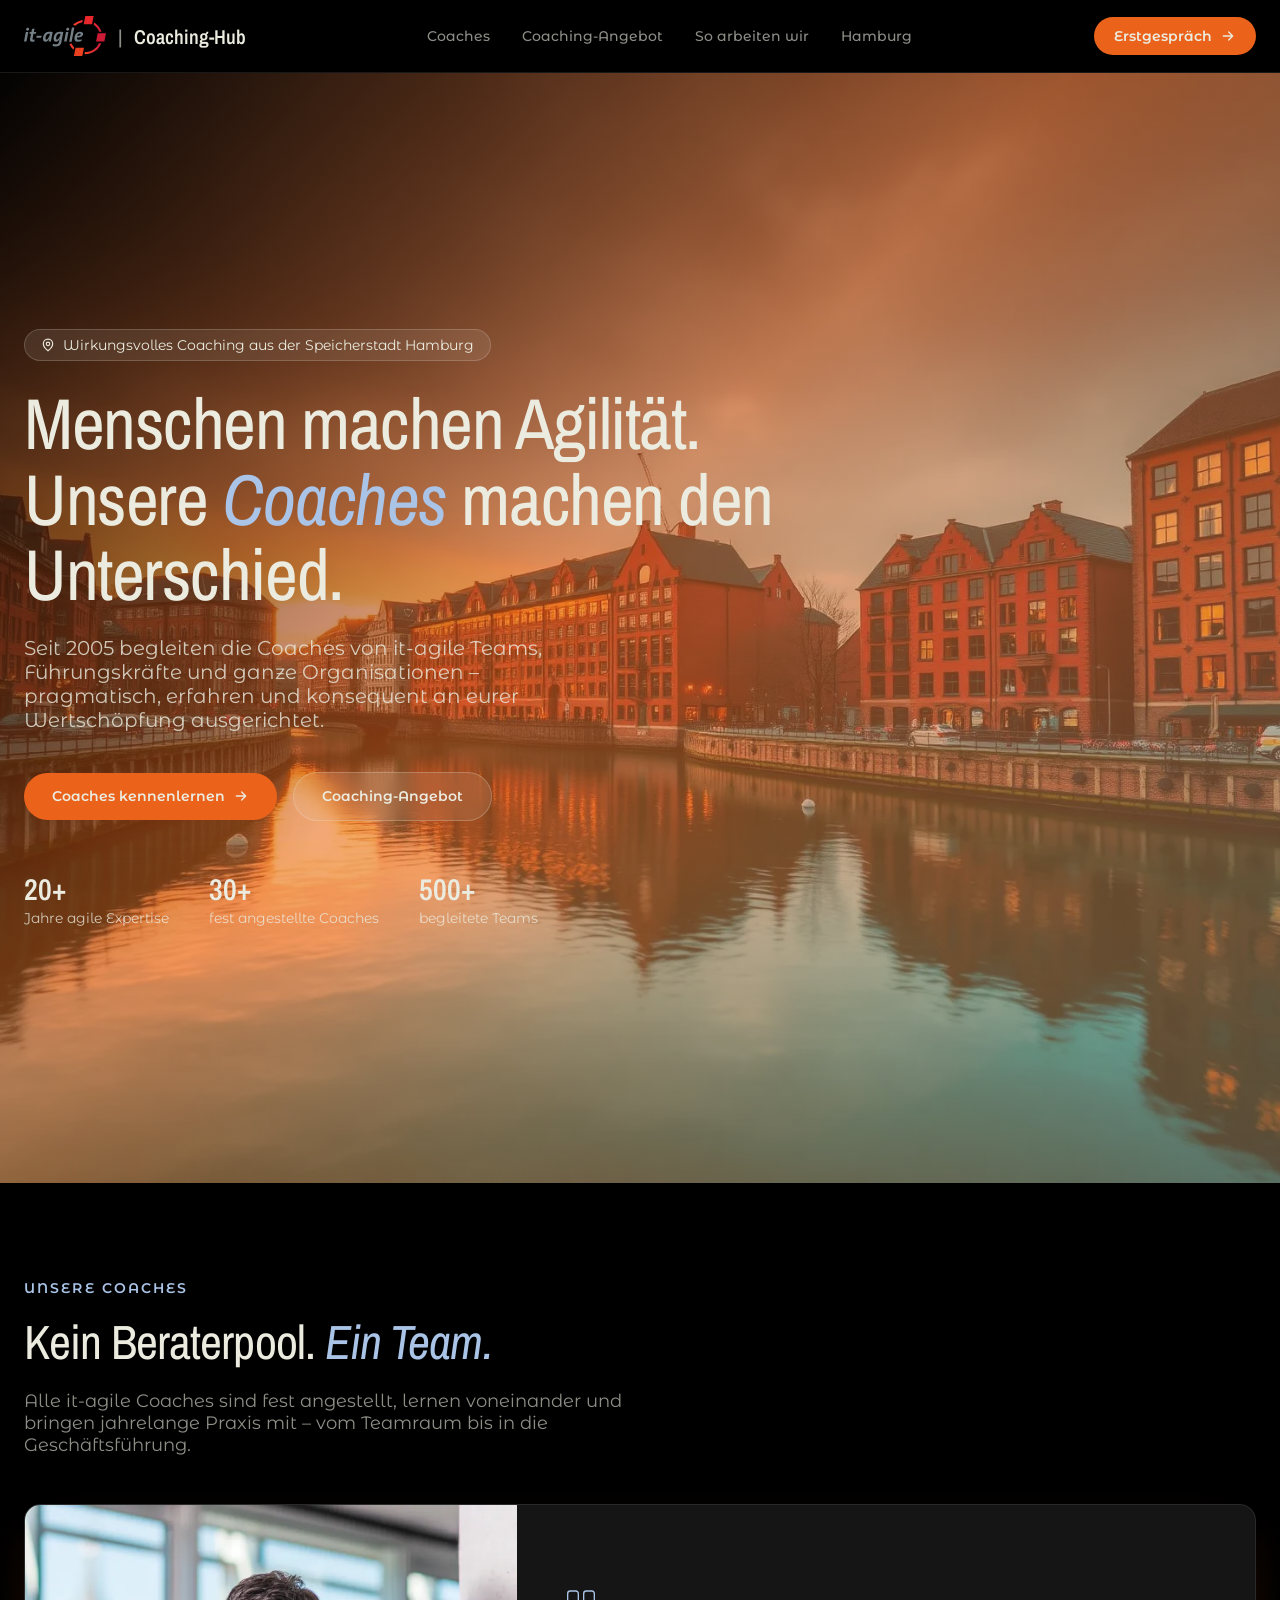
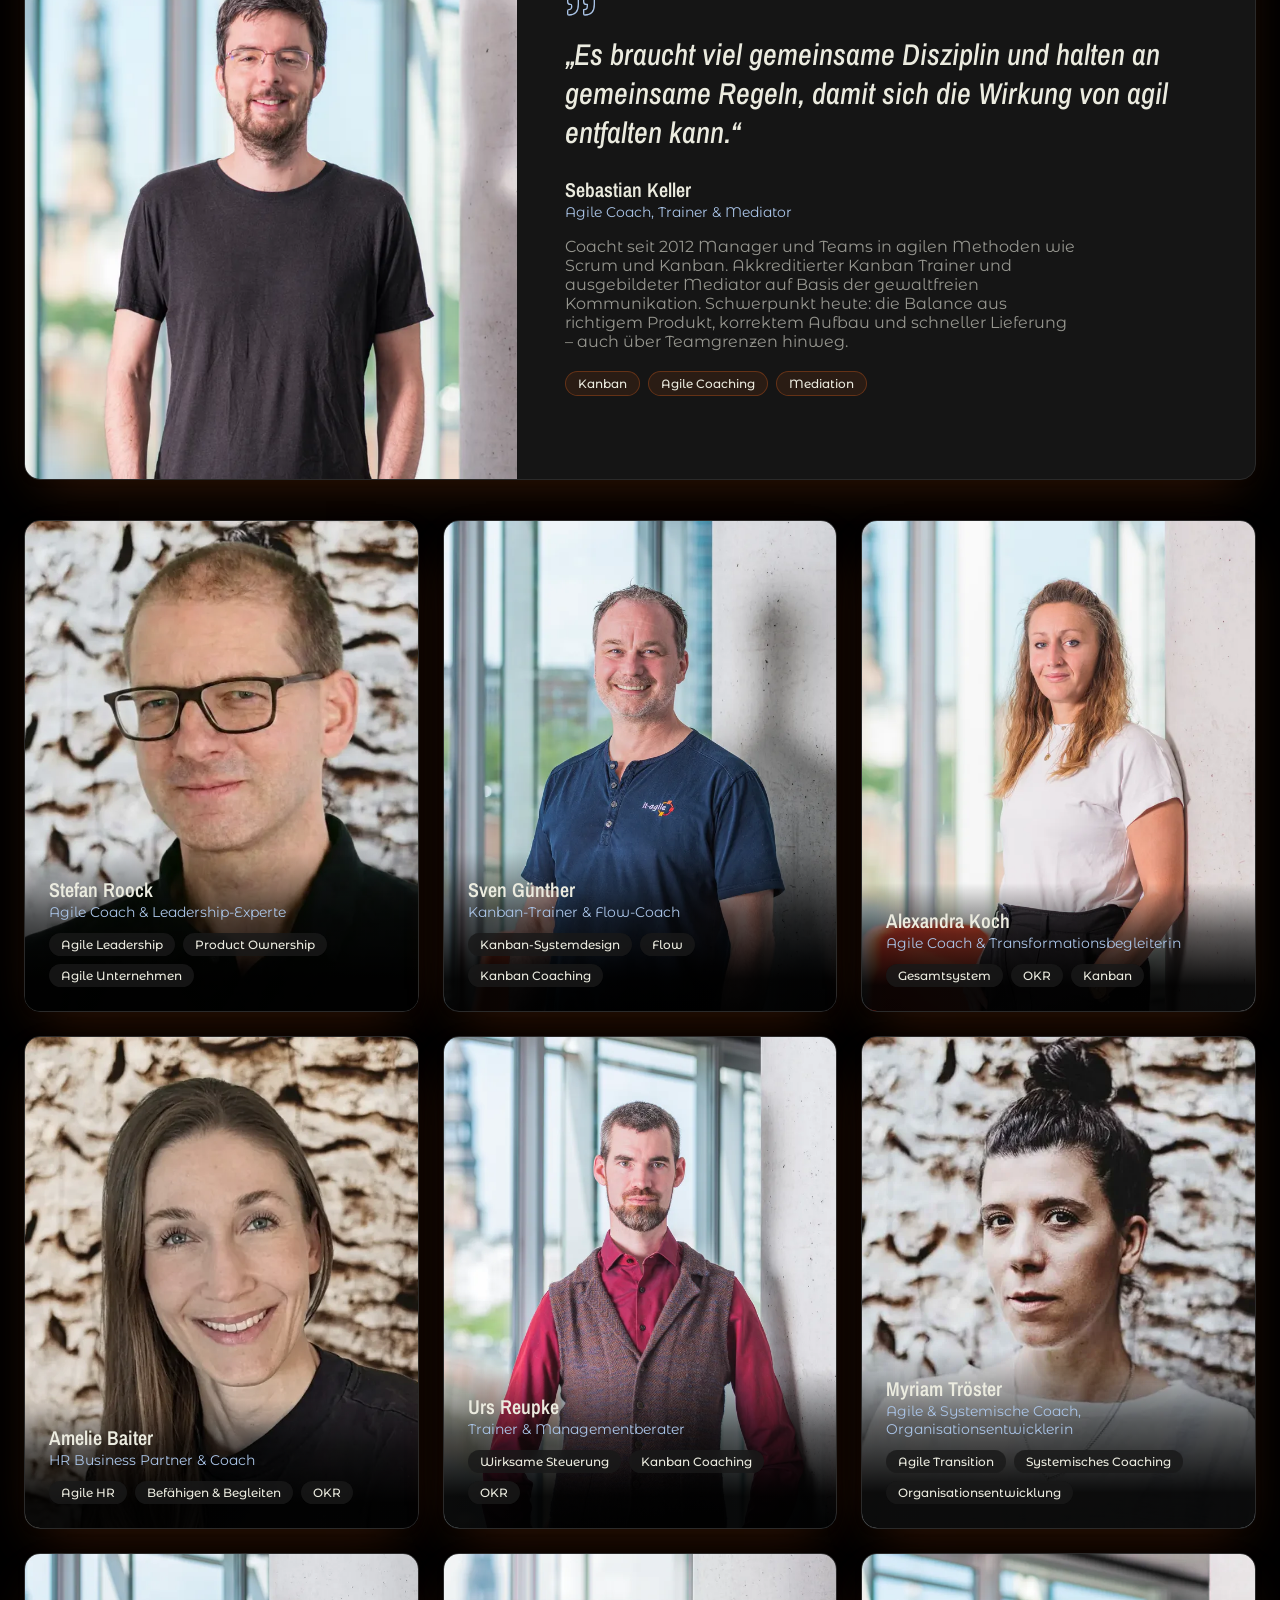
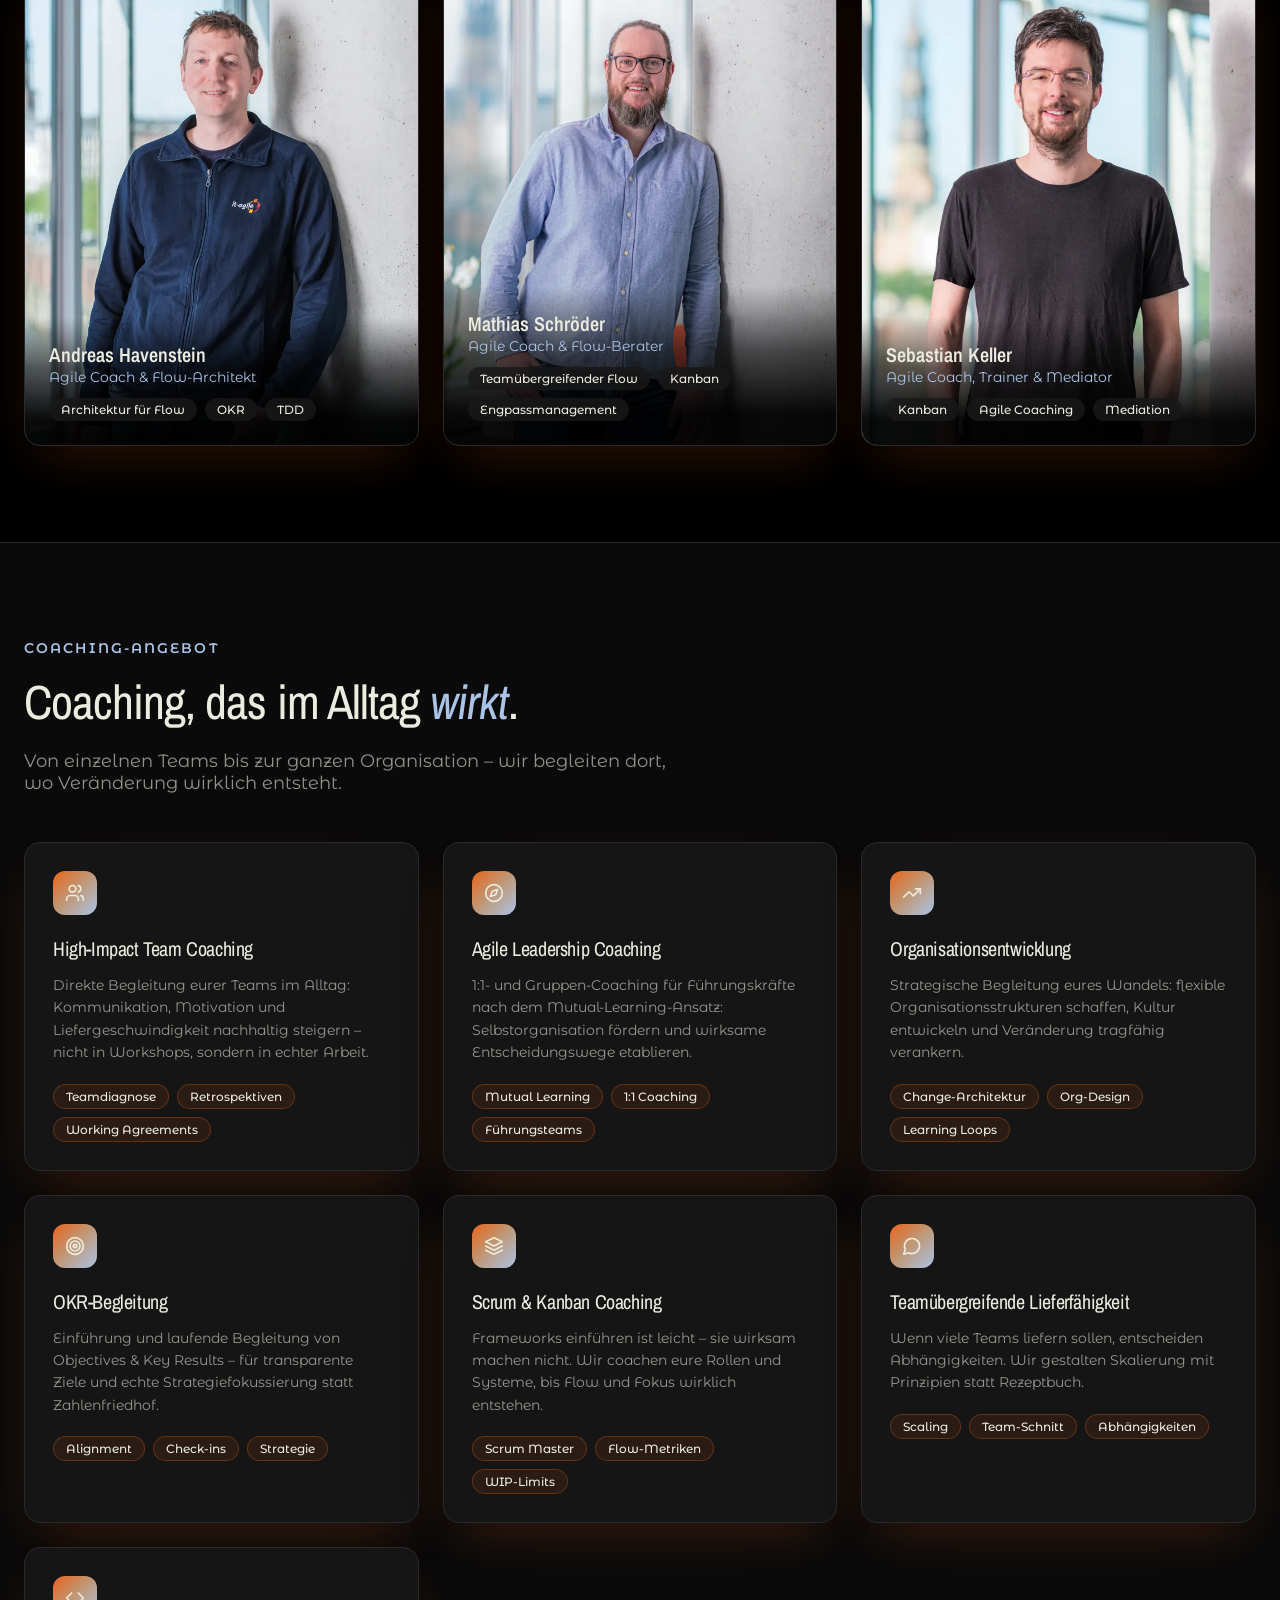
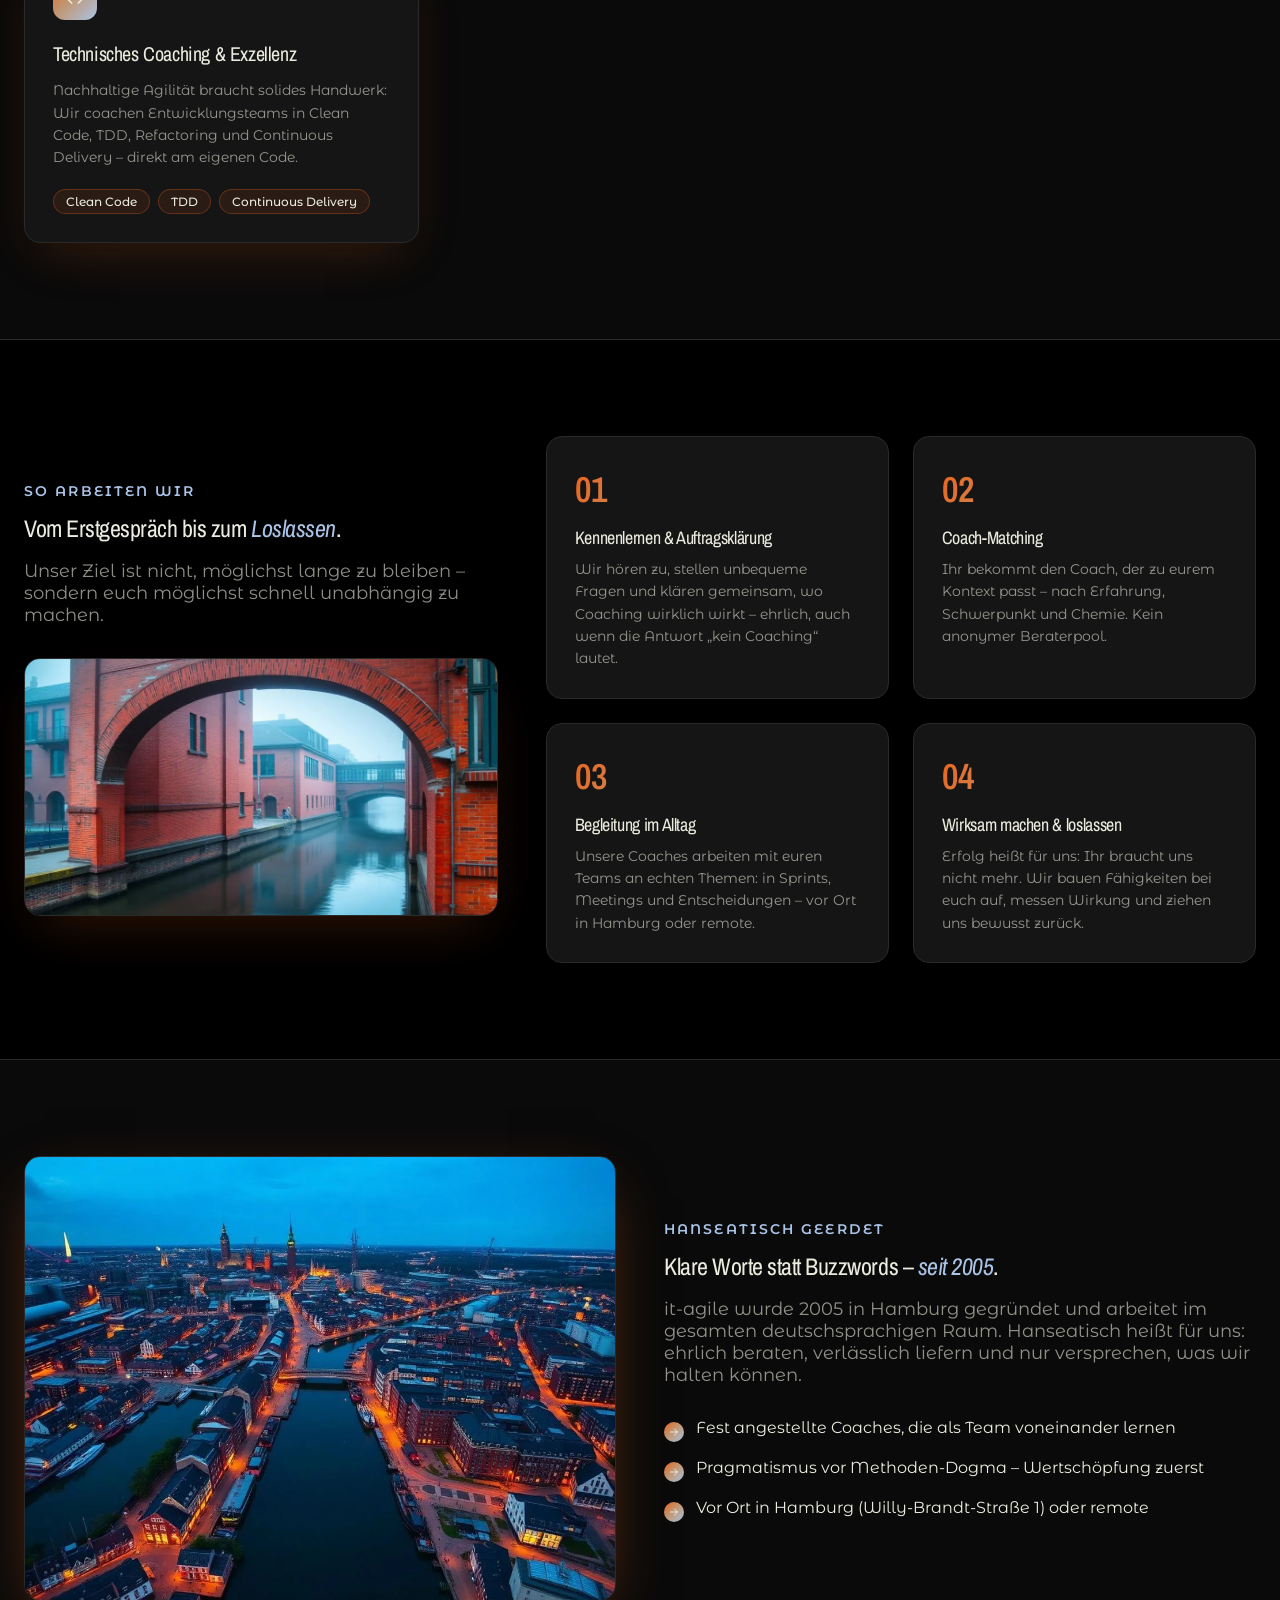
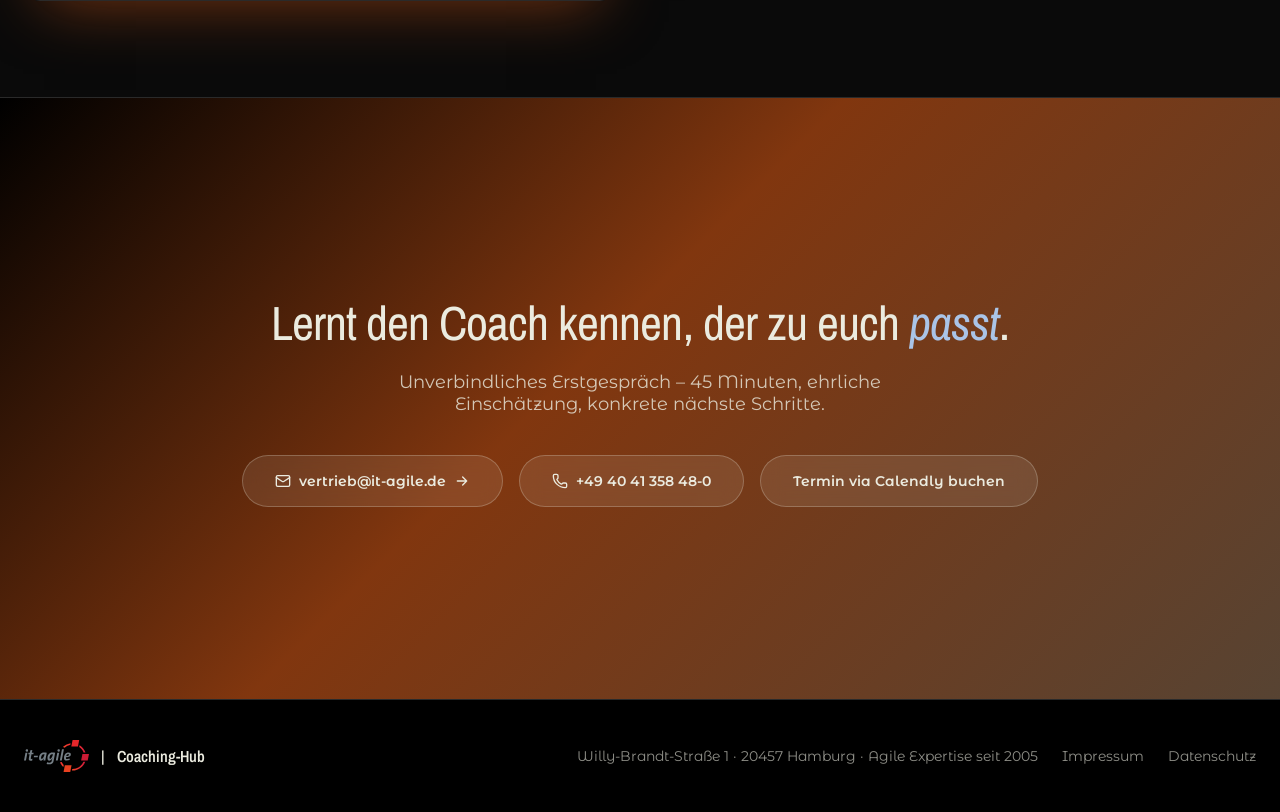
==== index.html @ 553bde05 "Alle drei Schwerpunkte auch auf den Coach-Karten anzeigen Bisher zeigte die Karte zwei Tags, die Hov" ====
<!DOCTYPE html>
<html lang="de">
<head>
<meta charset="utf-8" />
<meta name="viewport" content="width=device-width, initial-scale=1" />
<title>it-agile Coaching – Agile Coaches aus Hamburg</title>
<meta name="description" content="Agile Coaching von it-agile: Erfahrene Coaches aus der Hamburger Speicherstadt begleiten Teams, Führungskräfte und Organisationen." />
<meta name="author" content="it-agile" />
<meta property="og:title" content="it-agile Coaching – Agile Coaches aus Hamburg" />
<meta property="og:description" content="Erfahrene Agile Coaches begleiten Teams, Führungskräfte und Organisationen – aus der Hamburger Speicherstadt." />
<meta property="og:type" content="website" />
<meta property="og:image" content="/og-image.jpg" />
<meta property="og:image:width" content="1200" />
<meta property="og:image:height" content="630" />
<meta property="og:image:alt" content="it-agile Coaching-Hub – Wirkungsvolles Coaching aus der Speicherstadt Hamburg" />
<meta name="twitter:card" content="summary_large_image" />
<meta name="twitter:image" content="/og-image.jpg" />
<link rel="icon" href="/favicon.ico" type="image/x-icon" />
<link rel="stylesheet" href="style.css" />
</head>
<body>

<header class="site-header">
  <div class="wrap">
    <div class="brand">
      <a href="https://www.it-agile.de" target="_blank" rel="noopener noreferrer" aria-label="it-agile Website öffnen">
        <img src="assets/it-agile-logo.svg" alt="it-agile" />
      </a>
      <span class="brand-sep">|</span>
      <a href="#top" class="brand-hub">Coaching-Hub</a>
    </div>
    <nav class="main-nav">
      <a href="#coaches">Coaches</a>
      <a href="#angebot">Coaching-Angebot</a>
      <a href="#ablauf">So arbeiten wir</a>
      <a href="#hamburg">Hamburg</a>
    </nav>
    <div class="header-actions">
      <a href="#kontakt" class="btn btn-primary btn-cta-top">
        Erstgespräch
        <svg class="icon" viewBox="0 0 24 24" fill="none" stroke="currentColor" stroke-linecap="round" stroke-linejoin="round"><path d="M5 12h14M13 6l6 6-6 6"/></svg>
      </a>
      <button type="button" class="nav-toggle" aria-label="Menü öffnen" aria-expanded="false" aria-controls="mobile-nav">
        <svg class="icon" viewBox="0 0 24 24" fill="none" stroke="currentColor" stroke-linecap="round" stroke-linejoin="round"><path d="M4 12h16M4 6h16M4 18h16"/></svg>
      </button>
    </div>
  </div>
  <div id="mobile-nav" class="mobile-nav">
    <nav>
      <a href="#coaches">Coaches</a>
      <a href="#angebot">Coaching-Angebot</a>
      <a href="#ablauf">So arbeiten wir</a>
      <a href="#hamburg">Hamburg</a>
      <a href="#kontakt" class="btn btn-primary">
        Erstgespräch
        <svg class="icon" viewBox="0 0 24 24" fill="none" stroke="currentColor" stroke-linecap="round" stroke-linejoin="round"><path d="M5 12h14M13 6l6 6-6 6"/></svg>
      </a>
    </nav>
  </div>
</header>

<section id="top" class="hero">
  <img src="assets/hero-speicherstadt.webp" alt="Speicherstadt Hamburg bei Sonnenuntergang" width="1920" height="1280" class="hero-bg" />
  <div class="hero-overlay"></div>
  <div class="wrap hero-inner">
    <div class="hero-content">
      <div class="hero-badge">
        <svg class="icon" viewBox="0 0 24 24" fill="none" stroke="currentColor" stroke-linecap="round" stroke-linejoin="round"><path d="M20 10c0 6-8 12-8 12s-8-6-8-12a8 8 0 0 1 16 0Z"/><circle cx="12" cy="10" r="3"/></svg>
        Wirkungsvolles Coaching aus der Speicherstadt Hamburg
      </div>
      <h1>
        Menschen machen Agilität.<br />
        Unsere <span class="italic-accent">Coaches</span> machen den Unterschied.
      </h1>
      <p class="lead">
        Seit 2005 begleiten die Coaches von it-agile Teams, Führungskräfte und ganze
        Organisationen – pragmatisch, erfahren und konsequent an eurer Wertschöpfung
        ausgerichtet.
      </p>
      <div class="hero-ctas">
        <a href="#coaches" class="btn btn-hero-primary">
          Coaches kennenlernen
          <svg class="icon" viewBox="0 0 24 24" fill="none" stroke="currentColor" stroke-linecap="round" stroke-linejoin="round"><path d="M5 12h14M13 6l6 6-6 6"/></svg>
        </a>
        <a href="#angebot" class="btn btn-hero-outline">Coaching-Angebot</a>
      </div>
      <div class="hero-stats">
        <div>
          <div class="num">20+</div>
          <div class="label">Jahre agile Expertise</div>
        </div>
        <div>
          <div class="num">30+</div>
          <div class="label">fest angestellte Coaches</div>
        </div>
        <div>
          <div class="num">500+</div>
          <div class="label">begleitete Teams</div>
        </div>
      </div>
    </div>
  </div>
</section>

<section id="coaches" class="wrap">
  <div class="section-lead">
    <div class="eyebrow">Unsere Coaches</div>
    <h2>Kein Beraterpool. <span class="italic-accent">Ein Team.</span></h2>
    <p>
      Alle it-agile Coaches sind fest angestellt, lernen voneinander und bringen jahrelange
      Praxis mit – vom Teamraum bis in die Geschäftsführung.
    </p>
  </div>

  <div id="featured-coach" class="featured-coach">
    <div class="featured-coach-img">
      <img src="assets/coach-sebastian.webp" alt="Portrait von Sebastian Keller" width="700" height="869" />
    </div>
    <div class="featured-coach-body">
      <svg class="quote-icon" viewBox="0 0 24 24" fill="none" stroke="currentColor" stroke-linecap="round" stroke-linejoin="round"><path d="M3 21c3 0 7-1 7-8V5c0-1.25-.756-2.017-2-2H4c-1.25 0-2 .75-2 1.972V11c0 1.25.75 2 2 2 1 0 1 0 1 1v1c0 1-1 2-2 2s-1 .008-1 1.031V20c0 1 0 1 1 1z"/><path d="M15 21c3 0 7-1 7-8V5c0-1.25-.757-2.017-2-2h-4c-1.25 0-2 .75-2 1.972V11c0 1.25.75 2 2 2h.75c0 2.25.25 4-2.75 4v3c0 1 0 1 1 1z"/></svg>
      <p class="quote">„Es braucht viel gemeinsame Disziplin und halten an gemeinsame Regeln, damit sich die Wirkung von agil entfalten kann.“</p>
      <div>
        <div class="name">Sebastian Keller</div>
        <div class="role">Agile Coach, Trainer &amp; Mediator</div>
      </div>
      <p class="bio">Coacht seit 2012 Manager und Teams in agilen Methoden wie Scrum und Kanban. Akkreditierter Kanban Trainer und ausgebildeter Mediator auf Basis der gewaltfreien Kommunikation. Schwerpunkt heute: die Balance aus richtigem Produkt, korrektem Aufbau und schneller Lieferung – auch über Teamgrenzen hinweg.</p>
      <div class="tag-row">
        <span class="tag">Kanban</span>
        <span class="tag">Agile Coaching</span>
        <span class="tag">Mediation</span>
      </div>
    </div>
  </div>

  <div class="coach-grid">
    <button type="button" class="coach-card" aria-label="Coach anzeigen: Stefan Roock, Agile Coach & Leadership-Experte"
      data-name="Stefan Roock" data-role="Agile Coach &amp; Leadership-Experte"
      data-quote="Für mich geht es darum, schneller bessere Wirkungen für Kunden und das eigene Unternehmen zu erzielen."
      data-bio="Verbreitet und entwickelt agile Ansätze in Deutschland seit 1999 – als Entwickler, Scrum Master, Agile Coach und Product Owner. Konferenzredner und Autor von Büchern und Artikeln. Schwerpunkt heute: agile Leadership – Führungskräfte dabei begleiten, Organisationen mit vielen Teams wirksam zu steuern."
      data-image="assets/coach-stefan.webp"
      data-focus="Agile Leadership|Product Ownership|Agile Unternehmen">
      <img src="assets/coach-stefan.webp" alt="Portrait von Stefan Roock" width="700" height="869" loading="lazy" />
      <div class="coach-card-info">
        <div class="name">Stefan Roock</div>
        <div class="role">Agile Coach &amp; Leadership-Experte</div>
        <div class="tag-row">
          <span class="tag">Agile Leadership</span>
          <span class="tag">Product Ownership</span>
          <span class="tag">Agile Unternehmen</span>
        </div>
      </div>
      <div class="coach-card-hover">
        <div class="name">Stefan Roock</div>
        <div class="role">Agile Coach &amp; Leadership-Experte</div>
        <p class="short-bio">Agile-Pionier seit 1999. Begleitet Führungskräfte dabei, Organisationen so zu steuern, dass Teams gemeinsam schneller Wirkung erzielen.</p>
        <div class="tag-row">
          <span class="tag">Agile Leadership</span>
          <span class="tag">Product Ownership</span>
          <span class="tag">Agile Unternehmen</span>
        </div>
      </div>
    </button>

    <button type="button" class="coach-card" aria-label="Coach anzeigen: Sven Günther, Kanban-Trainer & Flow-Coach"
      data-name="Sven Günther" data-role="Kanban-Trainer &amp; Flow-Coach"
      data-quote="Agil ist in erster Linie keine Arbeitsweise, sondern eine Eigenschaft."
      data-bio="Studierter Informatiker, seit 1997 Softwareentwickler, seit 2007 mit agilen Methoden unterwegs und seit 2010 bei it-agile. Akkreditierter Kanban-Trainer und -Berater. Schwerpunkt heute: Kanban-Systeme, die Abhängigkeiten zwischen Teams sichtbar machen und teamübergreifenden Flow ermöglichen – mit Respekt vor dem Bestehenden statt neuer Rollen von Beginn an."
      data-image="assets/coach-sven.webp"
      data-focus="Kanban-Systemdesign|Flow|Kanban Coaching">
      <img src="assets/coach-sven.webp" alt="Portrait von Sven Günther" width="700" height="869" loading="lazy" />
      <div class="coach-card-info">
        <div class="name">Sven Günther</div>
        <div class="role">Kanban-Trainer &amp; Flow-Coach</div>
        <div class="tag-row">
          <span class="tag">Kanban-Systemdesign</span>
          <span class="tag">Flow</span>
          <span class="tag">Kanban Coaching</span>
        </div>
      </div>
      <div class="coach-card-hover">
        <div class="name">Sven Günther</div>
        <div class="role">Kanban-Trainer &amp; Flow-Coach</div>
        <p class="short-bio">Akkreditierter Kanban-Trainer und -Berater. Gestaltet Kanban-Systeme, die Arbeit über Teamgrenzen hinweg sichtbar machen und in den Flow bringen.</p>
        <div class="tag-row">
          <span class="tag">Kanban-Systemdesign</span>
          <span class="tag">Flow</span>
          <span class="tag">Kanban Coaching</span>
        </div>
      </div>
    </button>

    <button type="button" class="coach-card" aria-label="Coach anzeigen: Alexandra Koch, Agile Coach & Transformationsbegleiterin"
      data-name="Alexandra Koch" data-role="Agile Coach &amp; Transformationsbegleiterin"
      data-quote="Wie aus Ownership, Sinn und Ermächtigung immer wieder was ganz Großes entsteht."
      data-bio="Kommt aus dem Sportcoaching und hat Sportmanagement und Psychologie studiert. Seit 2016 Agile Coach bei it-agile und Begleiterin von Transformationen in verschiedenen Branchen. Schwerpunkt heute: der Blick auf das Gesamtsystem statt nur auf einzelne Teams – mit OKR und Kanban richtet sie Teams auf gemeinsame Ziele aus."
      data-image="assets/coach-alexandra.webp"
      data-focus="Gesamtsystem|OKR|Kanban">
      <img src="assets/coach-alexandra.webp" alt="Portrait von Alexandra Koch" width="700" height="869" loading="lazy" />
      <div class="coach-card-info">
        <div class="name">Alexandra Koch</div>
        <div class="role">Agile Coach &amp; Transformationsbegleiterin</div>
        <div class="tag-row">
          <span class="tag">Gesamtsystem</span>
          <span class="tag">OKR</span>
          <span class="tag">Kanban</span>
        </div>
      </div>
      <div class="coach-card-hover">
        <div class="name">Alexandra Koch</div>
        <div class="role">Agile Coach &amp; Transformationsbegleiterin</div>
        <p class="short-bio">Transformationsbegleiterin mit Blick auf das Gesamtsystem. Richtet Teams mit OKR und Kanban auf gemeinsame Ziele aus – über Teamgrenzen hinweg.</p>
        <div class="tag-row">
          <span class="tag">Gesamtsystem</span>
          <span class="tag">OKR</span>
          <span class="tag">Kanban</span>
        </div>
      </div>
    </button>

    <button type="button" class="coach-card" aria-label="Coach anzeigen: Amelie Baiter, HR Business Partner & Coach"
      data-name="Amelie Baiter" data-role="HR Business Partner &amp; Coach"
      data-quote="Neugierig bleiben, Veränderung gestalten, Entwicklung feiern, Ungewissheit aushalten lernen, angstfrei ausprobieren, hinterfragen, lustvoll scheitern."
      data-bio="Psychologin (M.Sc.) mit klinischem Hintergrund. Hat schon in hierarchischen Kontexten kleine, agile Inseln geschaffen und zuletzt als Leiterin einer Familienberatungsstelle deren Transformation zu einer agilen Beratungsstelle gestaltet. Seit 2023 bei it-agile mit Schwerpunkt Agile HR."
      data-image="assets/coach-amelie.webp"
      data-focus="Agile HR|Befähigen &amp; Begleiten|OKR">
      <img src="assets/coach-amelie.webp" alt="Portrait von Amelie Baiter" width="700" height="869" loading="lazy" />
      <div class="coach-card-info">
        <div class="name">Amelie Baiter</div>
        <div class="role">HR Business Partner &amp; Coach</div>
        <div class="tag-row">
          <span class="tag">Agile HR</span>
          <span class="tag">Befähigen &amp; Begleiten</span>
          <span class="tag">OKR</span>
        </div>
      </div>
      <div class="coach-card-hover">
        <div class="name">Amelie Baiter</div>
        <div class="role">HR Business Partner &amp; Coach</div>
        <p class="short-bio">HR-Spezialistin, Coach und Psychologin. Sieht die Personalabteilung als Nervensystem des Unternehmens – als Ort für Innovation und Organisationsentwicklung.</p>
        <div class="tag-row">
          <span class="tag">Agile HR</span>
          <span class="tag">Befähigen &amp; Begleiten</span>
          <span class="tag">OKR</span>
        </div>
      </div>
    </button>

    <button type="button" class="coach-card" aria-label="Coach anzeigen: Urs Reupke, Trainer & Managementberater"
      data-name="Urs Reupke" data-role="Trainer &amp; Managementberater"
      data-quote="Agil ist, wenn die Wirkung für unseren Kund:innen und unser Unternehmen im Fokus unserer Arbeit steht, wir nicht weiter planen, als wir sehen können und wir uns dabei genug Zeit einräumen, um den Markt und unsere Arbeit zu verstehen und zu verbessern."
      data-bio="Hat in Karlsruhe Informatik studiert und dort agile Produktentwicklung entdeckt. Seit über 15 Jahren agil unterwegs und seit 2013 bei it-agile. Hat gelernt, dass Führung, Prozess und Produkt Hand in Hand gehen müssen, damit das Ergebnis stimmt. Schwerpunkt heute: Führungskräfte aller Ebenen dabei unterstützen, Arbeit über Teams hinweg wirksam zu steuern."
      data-image="assets/coach-urs.webp"
      data-focus="Wirksame Steuerung|Kanban Coaching|OKR">
      <img src="assets/coach-urs.webp" alt="Portrait von Urs Reupke" width="700" height="869" loading="lazy" />
      <div class="coach-card-info">
        <div class="name">Urs Reupke</div>
        <div class="role">Trainer &amp; Managementberater</div>
        <div class="tag-row">
          <span class="tag">Wirksame Steuerung</span>
          <span class="tag">Kanban Coaching</span>
          <span class="tag">OKR</span>
        </div>
      </div>
      <div class="coach-card-hover">
        <div class="name">Urs Reupke</div>
        <div class="role">Trainer &amp; Managementberater</div>
        <p class="short-bio">Trainer, Managementberater und Lösungsgestalter. Bringt Führung, Prozess und Produkt zusammen, damit Teams gemeinsam Wirkung erzielen.</p>
        <div class="tag-row">
          <span class="tag">Wirksame Steuerung</span>
          <span class="tag">Kanban Coaching</span>
          <span class="tag">OKR</span>
        </div>
      </div>
    </button>

    <button type="button" class="coach-card" aria-label="Coach anzeigen: Myriam Tröster, Agile & Systemische Coach, Organisationsentwicklerin"
      data-name="Myriam Tröster" data-role="Agile &amp; Systemische Coach, Organisationsentwicklerin"
      data-quote="Agilität ist eine Chance, gewohnte Denk- und Systemstrukturen zu verlassen."
      data-bio="Begleitet Organisationen und Teams durch agile Transitionen. Systemische Coach und Organisationsentwicklerin mit einem Schwerpunkt auf agilen Wandlungsprozessen."
      data-image="assets/coach-myriam.webp"
      data-focus="Agile Transition|Systemisches Coaching|Organisationsentwicklung">
      <img src="assets/coach-myriam.webp" alt="Portrait von Myriam Tröster" width="700" height="869" loading="lazy" />
      <div class="coach-card-info">
        <div class="name">Myriam Tröster</div>
        <div class="role">Agile &amp; Systemische Coach, Organisationsentwicklerin</div>
        <div class="tag-row">
          <span class="tag">Agile Transition</span>
          <span class="tag">Systemisches Coaching</span>
          <span class="tag">Organisationsentwicklung</span>
        </div>
      </div>
      <div class="coach-card-hover">
        <div class="name">Myriam Tröster</div>
        <div class="role">Agile &amp; Systemische Coach, Organisationsentwicklerin</div>
        <p class="short-bio">Systemische Coachin und Organisationsentwicklerin. Begleitet agile Transitionen mit Blick auf das Ganze und die Menschen darin.</p>
        <div class="tag-row">
          <span class="tag">Agile Transition</span>
          <span class="tag">Systemisches Coaching</span>
          <span class="tag">Organisationsentwicklung</span>
        </div>
      </div>
    </button>

    <button type="button" class="coach-card" aria-label="Coach anzeigen: Andreas Havenstein, Agile Coach & Flow-Architekt"
      data-name="Andreas Havenstein" data-role="Agile Coach &amp; Flow-Architekt"
      data-quote="Wir haben im Team langwierige, selten stattfindende Software-Releaseprozesse so beschleunigt, dass wir am Ende mit jedem Commit direkt live gehen konnten."
      data-bio="Arbeitet seit der Gründung von it-agile 2005 als Trainer, Architekt und Softwareentwickler. Begeistert sich für agile Methoden, testgetriebene Entwicklung und modulare Architekturen. Co-Autor des Buches „Agile Entwicklungspraktiken mit Scrum“. Schwerpunkt heute: Architektur und Entwicklungspraktiken, die Abhängigkeiten zwischen Teams reduzieren und teamübergreifende Lieferfähigkeit ermöglichen – unterstützt durch OKR und Kanban."
      data-image="assets/coach-andreas.webp"
      data-focus="Architektur für Flow|OKR|TDD">
      <img src="assets/coach-andreas.webp" alt="Portrait von Andreas Havenstein" width="700" height="869" loading="lazy" />
      <div class="coach-card-info">
        <div class="name">Andreas Havenstein</div>
        <div class="role">Agile Coach &amp; Flow-Architekt</div>
        <div class="tag-row">
          <span class="tag">Architektur für Flow</span>
          <span class="tag">OKR</span>
          <span class="tag">TDD</span>
        </div>
      </div>
      <div class="coach-card-hover">
        <div class="name">Andreas Havenstein</div>
        <div class="role">Agile Coach &amp; Flow-Architekt</div>
        <p class="short-bio">Mitgründer von it-agile. Verbindet modulare Architektur und agile Entwicklungspraktiken, damit Teams unabhängig voneinander schnell liefern können.</p>
        <div class="tag-row">
          <span class="tag">Architektur für Flow</span>
          <span class="tag">OKR</span>
          <span class="tag">TDD</span>
        </div>
      </div>
    </button>

    <button type="button" class="coach-card" aria-label="Coach anzeigen: Mathias Schröder, Agile Coach & Flow-Berater"
      data-name="Mathias Schröder" data-role="Agile Coach &amp; Flow-Berater"
      data-quote="Mit kurzen Feedbackschleifen sich und den Kontext wirkungsvoll weiterentwickeln."
      data-bio="Wechselte nach einer Ausbildung zum Groß- und Außenhandelskaufmann als Quereinsteiger in die Softwareentwicklung. Arbeitet seit 2011 als Scrum Master und Agile Coach in Startups, mittelständischen Unternehmen und Konzernen, seit 2019 bei it-agile. Akkreditierter Kanban-Berater. Schwerpunkt heute: teamübergreifende Lieferfähigkeit in Organisationen mit vielen Teams – mit Kanban, Engpasslogik und Steuerung auf Systemebene."
      data-image="assets/coach-mathias.webp"
      data-focus="Teamübergreifender Flow|Kanban|Engpassmanagement">
      <img src="assets/coach-mathias.webp" alt="Portrait von Mathias Schröder" width="700" height="869" loading="lazy" />
      <div class="coach-card-info">
        <div class="name">Mathias Schröder</div>
        <div class="role">Agile Coach &amp; Flow-Berater</div>
        <div class="tag-row">
          <span class="tag">Teamübergreifender Flow</span>
          <span class="tag">Kanban</span>
          <span class="tag">Engpassmanagement</span>
        </div>
      </div>
      <div class="coach-card-hover">
        <div class="name">Mathias Schröder</div>
        <div class="role">Agile Coach &amp; Flow-Berater</div>
        <p class="short-bio">Akkreditierter Kanban-Berater. Macht Engpässe zwischen Teams sichtbar und hilft Organisationen, teamübergreifend in den Flow zu kommen.</p>
        <div class="tag-row">
          <span class="tag">Teamübergreifender Flow</span>
          <span class="tag">Kanban</span>
          <span class="tag">Engpassmanagement</span>
        </div>
      </div>
    </button>

    <button type="button" class="coach-card" aria-label="Coach anzeigen: Sebastian Keller, Agile Coach, Trainer & Mediator"
      data-name="Sebastian Keller" data-role="Agile Coach, Trainer &amp; Mediator"
      data-quote="Es braucht viel gemeinsame Disziplin und halten an gemeinsame Regeln, damit sich die Wirkung von agil entfalten kann."
      data-bio="Coacht seit 2012 Manager und Teams in agilen Methoden wie Scrum und Kanban. Akkreditierter Kanban Trainer und ausgebildeter Mediator auf Basis der gewaltfreien Kommunikation. Schwerpunkt heute: die Balance aus richtigem Produkt, korrektem Aufbau und schneller Lieferung – auch über Teamgrenzen hinweg."
      data-image="assets/coach-sebastian.webp"
      data-focus="Kanban|Agile Coaching|Mediation">
      <img src="assets/coach-sebastian.webp" alt="Portrait von Sebastian Keller" width="700" height="869" loading="lazy" />
      <div class="coach-card-info">
        <div class="name">Sebastian Keller</div>
        <div class="role">Agile Coach, Trainer &amp; Mediator</div>
        <div class="tag-row">
          <span class="tag">Kanban</span>
          <span class="tag">Agile Coaching</span>
          <span class="tag">Mediation</span>
        </div>
      </div>
      <div class="coach-card-hover">
        <div class="name">Sebastian Keller</div>
        <div class="role">Agile Coach, Trainer &amp; Mediator</div>
        <p class="short-bio">Akkreditierter Kanban Trainer und Mediator. Sorgt für die Balance aus richtigem Produkt, korrektem Aufbau und schneller Lieferung – über Teamgrenzen hinweg.</p>
        <div class="tag-row">
          <span class="tag">Kanban</span>
          <span class="tag">Agile Coaching</span>
          <span class="tag">Mediation</span>
        </div>
      </div>
    </button>
  </div>
</section>

<div class="section-band">
  <section id="angebot" class="wrap">
    <div class="section-lead">
      <div class="eyebrow">Coaching-Angebot</div>
      <h2>Coaching, das im Alltag <span class="italic-accent">wirkt</span>.</h2>
      <p>
        Von einzelnen Teams bis zur ganzen Organisation – wir begleiten dort, wo Veränderung
        wirklich entsteht.
      </p>
    </div>
    <div class="offer-grid">
      <div class="offer-card">
        <span class="offer-icon"><svg class="icon" viewBox="0 0 24 24" fill="none" stroke="currentColor" stroke-linecap="round" stroke-linejoin="round"><path d="M16 21v-2a4 4 0 0 0-4-4H6a4 4 0 0 0-4 4v2"/><circle cx="9" cy="7" r="4"/><path d="M22 21v-2a4 4 0 0 0-3-3.87M16 3.13a4 4 0 0 1 0 7.75"/></svg></span>
        <h3>High-Impact Team Coaching</h3>
        <p>Direkte Begleitung eurer Teams im Alltag: Kommunikation, Motivation und Liefergeschwindigkeit nachhaltig steigern – nicht in Workshops, sondern in echter Arbeit.</p>
        <div class="tag-row">
          <span class="tag">Teamdiagnose</span>
          <span class="tag">Retrospektiven</span>
          <span class="tag">Working Agreements</span>
        </div>
      </div>
      <div class="offer-card">
        <span class="offer-icon"><svg class="icon" viewBox="0 0 24 24" fill="none" stroke="currentColor" stroke-linecap="round" stroke-linejoin="round"><circle cx="12" cy="12" r="10"/><polygon points="16.24 7.76 14.12 14.12 7.76 16.24 9.88 9.88 16.24 7.76"/></svg></span>
        <h3>Agile Leadership Coaching</h3>
        <p>1:1- und Gruppen-Coaching für Führungskräfte nach dem Mutual-Learning-Ansatz: Selbstorganisation fördern und wirksame Entscheidungswege etablieren.</p>
        <div class="tag-row">
          <span class="tag">Mutual Learning</span>
          <span class="tag">1:1 Coaching</span>
          <span class="tag">Führungsteams</span>
        </div>
      </div>
      <div class="offer-card">
        <span class="offer-icon"><svg class="icon" viewBox="0 0 24 24" fill="none" stroke="currentColor" stroke-linecap="round" stroke-linejoin="round"><polyline points="22 7 13.5 15.5 8.5 10.5 2 17"/><polyline points="16 7 22 7 22 13"/></svg></span>
        <h3>Organisationsentwicklung</h3>
        <p>Strategische Begleitung eures Wandels: flexible Organisationsstrukturen schaffen, Kultur entwickeln und Veränderung tragfähig verankern.</p>
        <div class="tag-row">
          <span class="tag">Change-Architektur</span>
          <span class="tag">Org-Design</span>
          <span class="tag">Learning Loops</span>
        </div>
      </div>
      <div class="offer-card">
        <span class="offer-icon"><svg class="icon" viewBox="0 0 24 24" fill="none" stroke="currentColor" stroke-linecap="round" stroke-linejoin="round"><circle cx="12" cy="12" r="10"/><circle cx="12" cy="12" r="6"/><circle cx="12" cy="12" r="2"/></svg></span>
        <h3>OKR-Begleitung</h3>
        <p>Einführung und laufende Begleitung von Objectives &amp; Key Results – für transparente Ziele und echte Strategiefokussierung statt Zahlenfriedhof.</p>
        <div class="tag-row">
          <span class="tag">Alignment</span>
          <span class="tag">Check-ins</span>
          <span class="tag">Strategie</span>
        </div>
      </div>
      <div class="offer-card">
        <span class="offer-icon"><svg class="icon" viewBox="0 0 24 24" fill="none" stroke="currentColor" stroke-linecap="round" stroke-linejoin="round"><polygon points="12 2 2 7 12 12 22 7 12 2"/><polyline points="2 17 12 22 22 17"/><polyline points="2 12 12 17 22 12"/></svg></span>
        <h3>Scrum &amp; Kanban Coaching</h3>
        <p>Frameworks einführen ist leicht – sie wirksam machen nicht. Wir coachen eure Rollen und Systeme, bis Flow und Fokus wirklich entstehen.</p>
        <div class="tag-row">
          <span class="tag">Scrum Master</span>
          <span class="tag">Flow-Metriken</span>
          <span class="tag">WIP-Limits</span>
        </div>
      </div>
      <div class="offer-card">
        <span class="offer-icon"><svg class="icon" viewBox="0 0 24 24" fill="none" stroke="currentColor" stroke-linecap="round" stroke-linejoin="round"><path d="M7.9 20A9 9 0 1 0 4 16.1L2 22Z"/></svg></span>
        <h3>Teamübergreifende Lieferfähigkeit</h3>
        <p>Wenn viele Teams liefern sollen, entscheiden Abhängigkeiten. Wir gestalten Skalierung mit Prinzipien statt Rezeptbuch.</p>
        <div class="tag-row">
          <span class="tag">Scaling</span>
          <span class="tag">Team-Schnitt</span>
          <span class="tag">Abhängigkeiten</span>
        </div>
      </div>
      <div class="offer-card">
        <span class="offer-icon"><svg class="icon" viewBox="0 0 24 24" fill="none" stroke="currentColor" stroke-linecap="round" stroke-linejoin="round"><polyline points="16 18 22 12 16 6"/><polyline points="8 6 2 12 8 18"/></svg></span>
        <h3>Technisches Coaching &amp; Exzellenz</h3>
        <p>Nachhaltige Agilität braucht solides Handwerk: Wir coachen Entwicklungsteams in Clean Code, TDD, Refactoring und Continuous Delivery – direkt am eigenen Code.</p>
        <div class="tag-row">
          <span class="tag">Clean Code</span>
          <span class="tag">TDD</span>
          <span class="tag">Continuous Delivery</span>
        </div>
      </div>
    </div>
  </section>
</div>

<section id="ablauf" class="wrap">
  <div class="process-layout">
    <div>
      <div class="eyebrow">So arbeiten wir</div>
      <h2>Vom Erstgespräch bis zum <span class="italic-accent">Loslassen</span>.</h2>
      <p style="margin-top:1rem;font-size:1.125rem;color:var(--muted-foreground);">
        Unser Ziel ist nicht, möglichst lange zu bleiben – sondern euch möglichst schnell
        unabhängig zu machen.
      </p>
      <div class="process-img">
        <img src="assets/coaching-team.webp" alt="Agiles Team bei der Zusammenarbeit" width="1200" height="800" loading="lazy" />
      </div>
    </div>
    <div class="step-grid">
      <div class="step-card">
        <div class="step-num">01</div>
        <h3>Kennenlernen &amp; Auftragsklärung</h3>
        <p>Wir hören zu, stellen unbequeme Fragen und klären gemeinsam, wo Coaching wirklich wirkt – ehrlich, auch wenn die Antwort „kein Coaching“ lautet.</p>
      </div>
      <div class="step-card">
        <div class="step-num">02</div>
        <h3>Coach-Matching</h3>
        <p>Ihr bekommt den Coach, der zu eurem Kontext passt – nach Erfahrung, Schwerpunkt und Chemie. Kein anonymer Beraterpool.</p>
      </div>
      <div class="step-card">
        <div class="step-num">03</div>
        <h3>Begleitung im Alltag</h3>
        <p>Unsere Coaches arbeiten mit euren Teams an echten Themen: in Sprints, Meetings und Entscheidungen – vor Ort in Hamburg oder remote.</p>
      </div>
      <div class="step-card">
        <div class="step-num">04</div>
        <h3>Wirksam machen &amp; loslassen</h3>
        <p>Erfolg heißt für uns: Ihr braucht uns nicht mehr. Wir bauen Fähigkeiten bei euch auf, messen Wirkung und ziehen uns bewusst zurück.</p>
      </div>
    </div>
  </div>
</section>

<div class="section-band">
  <section id="hamburg" class="wrap">
    <div class="hamburg-layout">
      <div class="hamburg-img">
        <img src="assets/coaching-leadership.webp" alt="Coaching-Gespräch in Hamburger Atmosphäre" width="1200" height="800" loading="lazy" />
      </div>
      <div>
        <div class="eyebrow">Hanseatisch geerdet</div>
        <h2>Klare Worte statt Buzzwords – <span class="italic-accent">seit 2005</span>.</h2>
        <p style="margin-top:1rem;font-size:1.125rem;color:var(--muted-foreground);">
          it-agile wurde 2005 in Hamburg gegründet und arbeitet im gesamten deutschsprachigen
          Raum. Hanseatisch heißt für uns: ehrlich beraten, verlässlich liefern und nur
          versprechen, was wir halten können.
        </p>
        <ul class="hamburg-list">
          <li>
            <span class="bullet"><svg class="icon" viewBox="0 0 24 24" fill="none" stroke="currentColor" stroke-linecap="round" stroke-linejoin="round"><path d="M5 12h14M13 6l6 6-6 6"/></svg></span>
            <span>Fest angestellte Coaches, die als Team voneinander lernen</span>
          </li>
          <li>
            <span class="bullet"><svg class="icon" viewBox="0 0 24 24" fill="none" stroke="currentColor" stroke-linecap="round" stroke-linejoin="round"><path d="M5 12h14M13 6l6 6-6 6"/></svg></span>
            <span>Pragmatismus vor Methoden-Dogma – Wertschöpfung zuerst</span>
          </li>
          <li>
            <span class="bullet"><svg class="icon" viewBox="0 0 24 24" fill="none" stroke="currentColor" stroke-linecap="round" stroke-linejoin="round"><path d="M5 12h14M13 6l6 6-6 6"/></svg></span>
            <span>Vor Ort in Hamburg (Willy-Brandt-Straße 1) oder remote</span>
          </li>
        </ul>
      </div>
    </div>
  </section>
</div>

<section id="kontakt" class="cta-section">
  <div class="hero-overlay"></div>
  <div class="cta-inner">
    <h2>Lernt den Coach kennen, der zu euch <span class="italic-accent">passt</span>.</h2>
    <p class="lead">
      Unverbindliches Erstgespräch – 45 Minuten, ehrliche Einschätzung, konkrete nächste
      Schritte.
    </p>
    <div class="cta-buttons">
      <a href="mailto:vertrieb@it-agile.de?subject=Erstgespr%C3%A4ch%20Coaching" title="vertrieb@it-agile.de" class="btn btn-cta-outline">
        <svg class="icon" viewBox="0 0 24 24" fill="none" stroke="currentColor" stroke-linecap="round" stroke-linejoin="round"><rect x="2" y="4" width="20" height="16" rx="2"/><path d="m22 7-8.97 5.7a1.94 1.94 0 0 1-2.06 0L2 7"/></svg>
        vertrieb@it-agile.de
        <svg class="icon" viewBox="0 0 24 24" fill="none" stroke="currentColor" stroke-linecap="round" stroke-linejoin="round"><path d="M5 12h14M13 6l6 6-6 6"/></svg>
      </a>
      <a href="tel:+494041358480" class="btn btn-cta-outline">
        <svg class="icon" viewBox="0 0 24 24" fill="none" stroke="currentColor" stroke-linecap="round" stroke-linejoin="round"><path d="M13.832 16.568a1 1 0 0 0 1.213-.303l.355-.465A2 2 0 0 1 17 15h3a2 2 0 0 1 2 2v3a2 2 0 0 1-2 2A18 18 0 0 1 2 4a2 2 0 0 1 2-2h3a2 2 0 0 1 2 2v3a2 2 0 0 1-.8 1.6l-.468.351a1 1 0 0 0-.292 1.233 14 14 0 0 0 6.392 6.384"/></svg>
        +49 40 41 358 48-0
      </a>
      <a href="https://calendly.com/it-agile?l=kontaktseite" target="_blank" rel="noopener" class="btn btn-cta-outline">Termin via Calendly buchen</a>
    </div>
  </div>
</section>

<footer class="site-footer">
  <div class="wrap">
    <div class="footer-brand">
      <a href="https://www.it-agile.de" target="_blank" rel="noopener noreferrer" aria-label="it-agile Website öffnen">
        <img src="assets/it-agile-logo.svg" alt="it-agile" />
      </a>
      <span>|</span>
      <span>Coaching-Hub</span>
    </div>
    <div class="footer-links">
      <span>Willy-Brandt-Straße 1 · 20457 Hamburg · Agile Expertise seit 2005</span>
      <a href="impressum.html">Impressum</a>
      <a href="datenschutz.html">Datenschutz</a>
    </div>
  </div>
</footer>

<script src="script.js"></script>
</body>
</html>
---- style.css ----
@import url("https://fonts.googleapis.com/css2?family=Archivo+Narrow:wght@400;500;600;700&family=Montserrat:wght@400;500;600;700&display=swap");

:root {
  --radius: 1rem;
  --background: #000000;
  --foreground: #ebebdf;
  --card: #151515;
  --primary: #eb631b;
  --primary-foreground: #ebebdf;
  --secondary: #1a1a1a;
  --secondary-foreground: #ebebdf;
  --muted-foreground: rgba(235, 235, 223, 0.6);
  --accent: #aac4e7;
  --border: #2a2a2a;

  --gradient-hero: linear-gradient(
    135deg,
    rgba(0, 0, 0, 0.95) 0%,
    rgba(235, 99, 27, 0.55) 45%,
    rgba(193, 149, 112, 0.45) 100%
  );
  --gradient-copper: linear-gradient(135deg, #eb631b 0%, #c19570 45%, #aac4e7 100%);
  --gradient-iridescent: linear-gradient(
    120deg,
    #eb631b 0%,
    #c19570 35%,
    #aac4e7 70%,
    #ebebdf 100%
  );
  --shadow-warm: 0 20px 60px -20px rgba(235, 99, 27, 0.5);
  --shadow-card: 0 2px 8px -2px rgba(0, 0, 0, 0.15), 0 20px 50px -18px rgba(235, 99, 27, 0.25);
  color-scheme: dark;
}

* {
  box-sizing: border-box;
  border-color: var(--border);
}

html {
  scroll-behavior: smooth;
}

body {
  margin: 0;
  background-color: var(--background);
  color: var(--foreground);
  font-family: "Montserrat", system-ui, sans-serif;
  font-feature-settings: "ss01", "cv11";
  -webkit-font-smoothing: antialiased;
}

img {
  max-width: 100%;
  display: block;
}

a {
  color: inherit;
  text-decoration: none;
}

h1,
h2,
h3,
h4 {
  font-family: "Archivo Narrow", Georgia, serif;
  font-weight: 400;
  letter-spacing: -0.02em;
  margin: 0;
}

p {
  margin: 0;
}

.italic-accent {
  font-style: italic;
  color: var(--accent);
}

.wrap {
  max-width: 80rem;
  margin: 0 auto;
  padding-left: 1.5rem;
  padding-right: 1.5rem;
}

.eyebrow {
  margin-bottom: 0.75rem;
  font-size: 0.875rem;
  font-weight: 600;
  text-transform: uppercase;
  letter-spacing: 0.15em;
  color: var(--accent);
}

.section-lead {
  max-width: 42rem;
  margin-bottom: 3rem;
}

.section-lead h2 {
  font-size: 2.25rem;
}

.section-lead p {
  margin-top: 1rem;
  font-size: 1.125rem;
  color: var(--muted-foreground);
}

@media (min-width: 768px) {
  .section-lead h2 {
    font-size: 3rem;
  }
}

/* Header */
.site-header {
  position: sticky;
  top: 0;
  z-index: 40;
  border-bottom: 1px solid rgba(42, 42, 42, 0.6);
  background-color: rgba(0, 0, 0, 0.8);
  backdrop-filter: blur(20px);
  -webkit-backdrop-filter: blur(20px);
}

.site-header .wrap {
  display: flex;
  align-items: center;
  justify-content: space-between;
  padding-top: 1rem;
  padding-bottom: 1rem;
}

.brand {
  display: flex;
  align-items: center;
  gap: 0.75rem;
  font-family: "Archivo Narrow", Georgia, serif;
  font-size: 1.25rem;
  font-weight: 600;
}

.brand img {
  height: 2.5rem;
  width: auto;
  transition: opacity 0.15s;
}

.brand a:hover img {
  opacity: 0.8;
}

.brand-sep {
  color: var(--muted-foreground);
  display: none;
}

.brand-hub {
  display: none;
}

@media (min-width: 640px) {
  .brand-sep,
  .brand-hub {
    display: inline;
  }
}

.main-nav {
  display: none;
  gap: 2rem;
  font-size: 0.875rem;
  font-weight: 500;
  color: var(--muted-foreground);
}

.main-nav a:hover {
  color: var(--foreground);
}

@media (min-width: 1024px) {
  .main-nav {
    display: flex;
  }
}

.header-actions {
  display: flex;
  align-items: center;
  gap: 0.5rem;
}

.btn {
  display: inline-flex;
  align-items: center;
  gap: 0.5rem;
  border-radius: 999px;
  font-weight: 600;
  cursor: pointer;
  border: none;
  transition: opacity 0.15s, background-color 0.15s;
}

.btn-primary {
  background: var(--primary);
  color: var(--primary-foreground);
  padding: 0.625rem 1.25rem;
  font-size: 0.875rem;
}

.btn-primary:hover {
  opacity: 0.9;
}

.btn-cta-top {
  display: none;
}

@media (min-width: 640px) {
  .btn-cta-top {
    display: inline-flex;
  }
}

.icon {
  width: 1rem;
  height: 1rem;
  stroke-width: 2;
  flex-shrink: 0;
}

.nav-toggle {
  display: inline-flex;
  height: 2.5rem;
  width: 2.5rem;
  align-items: center;
  justify-content: center;
  border-radius: 999px;
  border: 1px solid rgba(42, 42, 42, 0.6);
  background: transparent;
  color: var(--foreground);
  cursor: pointer;
}

.nav-toggle:hover {
  background: var(--secondary);
}

.nav-toggle .icon {
  width: 1.25rem;
  height: 1.25rem;
}

@media (min-width: 1024px) {
  .nav-toggle {
    display: none;
  }
}

.mobile-nav {
  display: none;
  border-top: 1px solid rgba(42, 42, 42, 0.6);
  background: rgba(0, 0, 0, 0.95);
  backdrop-filter: blur(20px);
}

.mobile-nav.open {
  display: block;
}

@media (min-width: 1024px) {
  .mobile-nav {
    display: none !important;
  }
}

.mobile-nav nav {
  display: flex;
  flex-direction: column;
  gap: 0.25rem;
  padding: 1rem 1.5rem;
  font-size: 1rem;
  font-weight: 500;
}

.mobile-nav a {
  border-radius: 0.375rem;
  padding: 0.5rem 0.75rem;
  color: var(--muted-foreground);
}

.mobile-nav a:hover {
  background: var(--secondary);
  color: var(--foreground);
}

.mobile-nav .btn-primary {
  margin-top: 0.5rem;
  justify-content: center;
  padding: 0.625rem 1.25rem;
}

@media (min-width: 640px) {
  .mobile-nav .btn-primary {
    display: none;
  }
}

/* Hero */
.hero {
  position: relative;
  overflow: hidden;
}

.hero img.hero-bg {
  position: absolute;
  inset: 0;
  height: 100%;
  width: 100%;
  object-fit: cover;
}

.hero-overlay {
  position: absolute;
  inset: 0;
  background: var(--gradient-hero);
}

.hero-inner {
  position: relative;
  padding-top: 7rem;
  padding-bottom: 7rem;
}

@media (min-width: 768px) {
  .hero-inner {
    padding-top: 10rem;
    padding-bottom: 10rem;
  }
}

.hero-content {
  max-width: 48rem;
}

.hero-badge {
  margin-bottom: 1.5rem;
  display: inline-flex;
  align-items: center;
  gap: 0.5rem;
  border-radius: 999px;
  border: 1px solid rgba(235, 235, 223, 0.2);
  background: rgba(235, 235, 223, 0.1);
  padding: 0.375rem 1rem;
  font-size: 0.875rem;
  color: var(--primary-foreground);
  backdrop-filter: blur(10px);
}

.hero-badge .icon {
  width: 0.875rem;
  height: 0.875rem;
}

.hero h1 {
  font-size: 2.75rem;
  line-height: 1.05;
  letter-spacing: -0.02em;
  color: var(--primary-foreground);
}

@media (min-width: 768px) {
  .hero h1 {
    font-size: 4.5rem;
  }
}

.hero p.lead {
  margin-top: 1.5rem;
  max-width: 36rem;
  font-size: 1.125rem;
  color: rgba(235, 235, 223, 0.8);
}

@media (min-width: 768px) {
  .hero p.lead {
    font-size: 1.25rem;
  }
}

.hero-ctas {
  margin-top: 2.5rem;
  display: flex;
  flex-wrap: wrap;
  align-items: center;
  gap: 1rem;
}

.btn-hero-primary {
  background: var(--primary);
  color: var(--primary-foreground);
  padding: 0.9rem 1.75rem;
  font-size: 0.875rem;
  box-shadow: var(--shadow-warm);
}

.btn-hero-primary:hover {
  opacity: 0.9;
}

.btn-hero-outline {
  border: 1px solid rgba(235, 235, 223, 0.25);
  background: rgba(235, 235, 223, 0.1);
  color: var(--primary-foreground);
  padding: 0.9rem 1.75rem;
  font-size: 0.875rem;
  backdrop-filter: blur(10px);
}

.btn-hero-outline:hover {
  background: rgba(235, 235, 223, 0.2);
}

.hero-stats {
  margin-top: 3rem;
  display: flex;
  flex-wrap: wrap;
  gap: 1rem 2.5rem;
  color: rgba(235, 235, 223, 0.8);
}

.hero-stats .num {
  font-family: "Archivo Narrow", Georgia, serif;
  font-size: 1.875rem;
  font-weight: 600;
  color: var(--primary-foreground);
}

.hero-stats .label {
  font-size: 0.875rem;
}

/* Sections */
section {
  padding-top: 6rem;
  padding-bottom: 6rem;
}

.section-band {
  border-top: 1px solid var(--border);
  border-bottom: 1px solid var(--border);
  background: rgba(26, 26, 26, 0.4);
}

.section-band section,
.section-band > .wrap {
  padding-top: 6rem;
  padding-bottom: 6rem;
}

/* Featured coach */
.featured-coach {
  margin-bottom: 2.5rem;
  display: grid;
  overflow: hidden;
  border-radius: 1rem;
  border: 1px solid var(--border);
  background: var(--card);
  box-shadow: var(--shadow-card);
}

@media (min-width: 768px) {
  .featured-coach {
    grid-template-columns: 2fr 3fr;
    min-height: 36rem;
  }
}

.featured-coach-img {
  position: relative;
  min-height: 18rem;
}

.featured-coach-img img {
  position: absolute;
  inset: 0;
  height: 100%;
  width: 100%;
  object-fit: cover;
  object-position: top;
}

.featured-coach-body {
  display: flex;
  flex-direction: column;
  justify-content: center;
  padding: 2rem;
}

@media (min-width: 768px) {
  .featured-coach-body {
    padding: 3rem;
  }
}

.featured-coach-body .quote-icon {
  margin-bottom: 1rem;
  width: 2rem;
  height: 2rem;
  color: var(--accent);
}

.featured-coach-body .quote {
  font-family: "Archivo Narrow", Georgia, serif;
  font-size: 1.5rem;
  font-weight: 500;
  font-style: italic;
  line-height: 1.3;
}

@media (min-width: 768px) {
  .featured-coach-body .quote {
    font-size: 1.875rem;
  }
}

.featured-coach-body .name {
  margin-top: 1.5rem;
  font-family: "Archivo Narrow", Georgia, serif;
  font-size: 1.25rem;
  font-weight: 600;
}

.featured-coach-body .role {
  font-size: 0.875rem;
  color: var(--accent);
}

.featured-coach-body .bio {
  margin-top: 1rem;
  max-width: 32rem;
  color: var(--muted-foreground);
}

.tag-row {
  margin-top: 1.25rem;
  display: flex;
  flex-wrap: wrap;
  gap: 0.5rem;
}

.tag {
  border-radius: 999px;
  border: 1px solid rgba(235, 99, 27, 0.3);
  background: rgba(235, 99, 27, 0.1);
  padding: 0.25rem 0.75rem;
  font-size: 0.75rem;
  font-weight: 500;
  color: var(--secondary-foreground);
}

/* Coach grid */
.coach-grid {
  display: grid;
  gap: 1.5rem;
  grid-template-columns: 1fr;
}

@media (min-width: 640px) {
  .coach-grid {
    grid-template-columns: repeat(2, 1fr);
  }
}

@media (min-width: 1024px) {
  .coach-grid {
    grid-template-columns: repeat(3, 1fr);
  }
}

.coach-card {
  position: relative;
  overflow: hidden;
  border-radius: 1rem;
  border: 1px solid var(--border);
  text-align: left;
  background: transparent;
  padding: 0;
  cursor: pointer;
  box-shadow: var(--shadow-card);
  transition: transform 0.15s, border-color 0.15s;
  display: block;
  width: 100%;
  font: inherit;
  color: inherit;
}

.coach-card:hover {
  transform: translateY(-4px);
}

.coach-card.active {
  border-color: var(--accent);
}

.coach-card img {
  aspect-ratio: 4 / 5;
  width: 100%;
  height: auto;
  object-fit: cover;
  object-position: top;
  transition: transform 0.5s;
}

.coach-card:hover img {
  transform: scale(1.05);
}

.coach-card-info {
  position: absolute;
  inset-inline: 0;
  bottom: 0;
  padding: 1.5rem;
  background: linear-gradient(
    to top,
    rgba(0, 0, 0, 0.95) 20%,
    rgba(0, 0, 0, 0.6) 60%,
    transparent
  );
  transition: opacity 0.3s;
}

.coach-card:hover .coach-card-info {
  opacity: 0;
}

.coach-card-info .name {
  font-family: "Archivo Narrow", Georgia, serif;
  font-size: 1.25rem;
  font-weight: 600;
  color: var(--primary-foreground);
}

.coach-card-info .role {
  font-size: 0.875rem;
  color: var(--accent);
}

.coach-card-info .tag-row {
  margin-top: 0.75rem;
}

.coach-card-info .tag-row .tag {
  border: none;
  background: rgba(26, 26, 26, 0.8);
  color: var(--secondary-foreground);
  backdrop-filter: blur(4px);
}

.coach-card-hover {
  position: absolute;
  inset: 0;
  display: flex;
  flex-direction: column;
  justify-content: flex-end;
  background: rgba(0, 0, 0, 0.9);
  padding: 1.5rem;
  opacity: 0;
  transition: opacity 0.3s;
}

.coach-card:hover .coach-card-hover {
  opacity: 1;
}

.coach-card-hover .name {
  font-family: "Archivo Narrow", Georgia, serif;
  font-size: 1.25rem;
  font-weight: 600;
  color: var(--primary-foreground);
}

.coach-card-hover .role {
  font-size: 0.875rem;
  color: var(--accent);
}

.coach-card-hover .short-bio {
  margin-top: 0.75rem;
  font-size: 0.875rem;
  line-height: 1.6;
  color: rgba(235, 235, 223, 0.8);
}

.coach-card-hover .tag-row {
  margin-top: 1rem;
}

/* Offerings */
.offer-grid {
  display: grid;
  gap: 1.5rem;
  grid-template-columns: 1fr;
}

@media (min-width: 768px) {
  .offer-grid {
    grid-template-columns: repeat(2, 1fr);
  }
}

@media (min-width: 1024px) {
  .offer-grid {
    grid-template-columns: repeat(3, 1fr);
  }
}

.offer-card {
  border-radius: 1rem;
  border: 1px solid var(--border);
  background: var(--card);
  padding: 1.75rem;
  box-shadow: var(--shadow-card);
  transition: transform 0.15s;
}

.offer-card:hover {
  transform: translateY(-4px);
}

.offer-card .offer-icon {
  margin-bottom: 1.25rem;
  display: grid;
  place-items: center;
  height: 2.75rem;
  width: 2.75rem;
  border-radius: 0.75rem;
  background: var(--gradient-copper);
}

.offer-card .offer-icon .icon {
  width: 1.25rem;
  height: 1.25rem;
  color: var(--primary-foreground);
}

.offer-card h3 {
  font-size: 1.25rem;
}

.offer-card p {
  margin-top: 0.75rem;
  font-size: 0.875rem;
  line-height: 1.6;
  color: var(--muted-foreground);
}

.offer-card .tag-row {
  margin-top: 1.25rem;
}

/* Process */
.process-layout {
  display: grid;
  gap: 3rem;
}

@media (min-width: 1024px) {
  .process-layout {
    grid-template-columns: 2fr 3fr;
    align-items: center;
  }
}

.process-img {
  margin-top: 2rem;
  overflow: hidden;
  border-radius: 1rem;
  border: 1px solid var(--border);
  box-shadow: var(--shadow-card);
}

.process-img img {
  height: 16rem;
  width: 100%;
  object-fit: cover;
}

.step-grid {
  display: grid;
  gap: 1.5rem;
  grid-template-columns: 1fr;
}

@media (min-width: 640px) {
  .step-grid {
    grid-template-columns: repeat(2, 1fr);
  }
}

.step-card {
  border-radius: 1rem;
  border: 1px solid var(--border);
  background: var(--card);
  padding: 1.75rem;
}

.step-card .step-num {
  font-family: "Archivo Narrow", Georgia, serif;
  font-size: 2.25rem;
  font-weight: 600;
  background: var(--gradient-iridescent);
  -webkit-background-clip: text;
  background-clip: text;
  color: transparent;
}

.step-card h3 {
  margin-top: 0.75rem;
  font-size: 1.125rem;
}

.step-card p {
  margin-top: 0.5rem;
  font-size: 0.875rem;
  line-height: 1.6;
  color: var(--muted-foreground);
}

/* Hamburg section */
.hamburg-layout {
  display: grid;
  gap: 3rem;
}

@media (min-width: 1024px) {
  .hamburg-layout {
    grid-template-columns: 1fr 1fr;
    align-items: center;
  }
}

.hamburg-img {
  overflow: hidden;
  border-radius: 1rem;
  border: 1px solid var(--border);
  box-shadow: var(--shadow-warm);
}

.hamburg-img img {
  height: 100%;
  width: 100%;
  object-fit: cover;
}

.hamburg-list {
  margin-top: 2rem;
  list-style: none;
  padding: 0;
  display: flex;
  flex-direction: column;
  gap: 1rem;
}

.hamburg-list li {
  display: flex;
  align-items: flex-start;
  gap: 0.75rem;
}

.hamburg-list .bullet {
  margin-top: 0.25rem;
  flex-shrink: 0;
  display: grid;
  place-items: center;
  height: 1.25rem;
  width: 1.25rem;
  border-radius: 999px;
  background: var(--gradient-copper);
}

.hamburg-list .bullet .icon {
  width: 0.75rem;
  height: 0.75rem;
  color: var(--primary-foreground);
}

.hamburg-list span {
  color: var(--secondary-foreground);
}

/* CTA */
.cta-section {
  position: relative;
  overflow: hidden;
}

.cta-section .hero-overlay {
  background: var(--gradient-hero);
}

.cta-inner {
  position: relative;
  max-width: 56rem;
  margin: 0 auto;
  padding: 6rem 1.5rem;
  text-align: center;
}

.cta-inner h2 {
  font-size: 2.25rem;
  color: var(--primary-foreground);
}

@media (min-width: 768px) {
  .cta-inner h2 {
    font-size: 3rem;
  }
}

.cta-inner .lead {
  margin: 1rem auto 0;
  max-width: 36rem;
  font-size: 1.125rem;
  color: rgba(235, 235, 223, 0.8);
}

.cta-buttons {
  margin-top: 2.5rem;
  display: flex;
  flex-wrap: wrap;
  justify-content: center;
  gap: 1rem;
}

.btn-cta-outline {
  border: 1px solid rgba(235, 235, 223, 0.25);
  background: rgba(235, 235, 223, 0.1);
  color: var(--primary-foreground);
  padding: 1rem 2rem;
  font-size: 0.875rem;
  backdrop-filter: blur(10px);
}

.btn-cta-outline:hover {
  background: var(--gradient-copper);
  border-color: transparent;
  box-shadow: var(--shadow-warm);
}

/* Footer */
.site-footer {
  border-top: 1px solid var(--border);
}

.site-footer .wrap {
  display: flex;
  flex-direction: column;
  align-items: center;
  justify-content: space-between;
  gap: 1rem;
  padding-top: 2.5rem;
  padding-bottom: 2.5rem;
  font-size: 0.875rem;
  color: var(--muted-foreground);
}

@media (min-width: 768px) {
  .site-footer .wrap {
    flex-direction: row;
  }
}

.footer-brand {
  display: flex;
  align-items: center;
  gap: 0.75rem;
  font-family: "Archivo Narrow", Georgia, serif;
  font-size: 1rem;
  font-weight: 600;
  color: var(--foreground);
}

.footer-brand img {
  height: 2rem;
  width: auto;
  transition: opacity 0.15s;
}

.footer-brand a:hover img {
  opacity: 0.8;
}

.footer-links {
  display: flex;
  flex-direction: column;
  align-items: center;
  gap: 0.5rem;
}

@media (min-width: 768px) {
  .footer-links {
    flex-direction: row;
    gap: 1.5rem;
  }
}

.footer-links a:hover {
  color: var(--foreground);
}

/* Simple pages (Impressum / Datenschutz) */
.simple-header {
  position: sticky;
  top: 0;
  z-index: 40;
  border-bottom: 1px solid rgba(42, 42, 42, 0.6);
  background: rgba(0, 0, 0, 0.8);
  backdrop-filter: blur(20px);
}

.simple-header .wrap {
  display: flex;
  align-items: center;
  justify-content: space-between;
  padding-top: 1rem;
  padding-bottom: 1rem;
}

.back-link {
  display: inline-flex;
  align-items: center;
  gap: 0.5rem;
  font-size: 0.875rem;
  font-weight: 500;
  color: var(--muted-foreground);
}

.back-link:hover {
  color: var(--foreground);
}

.legal-main {
  max-width: 48rem;
  margin: 0 auto;
  padding: 4rem 1.5rem 6rem;
}

.legal-main h1 {
  font-size: 2.5rem;
}

@media (min-width: 768px) {
  .legal-main h1 {
    font-size: 3rem;
  }
}

.legal-main > p.intro {
  margin-top: 1.5rem;
  line-height: 1.7;
  color: var(--secondary-foreground);
}

.legal-main section {
  padding: 0;
  margin-top: 2.5rem;
}

.legal-main h2 {
  font-size: 1.5rem;
  font-weight: 600;
  color: var(--foreground);
}

.legal-main .block + h2,
.legal-main dl {
  margin-top: 2rem;
}

.legal-main .block {
  margin-top: 1rem;
  color: var(--secondary-foreground);
}

.legal-main .block p {
  margin: 0;
}

.legal-main .block p.pt {
  padding-top: 0.75rem;
}

.legal-main .block a {
  color: var(--accent);
}

.legal-main .block a:hover {
  text-decoration: underline;
}

.legal-main dl {
  color: var(--secondary-foreground);
  display: flex;
  flex-direction: column;
  gap: 0.75rem;
}

.legal-main dt {
  font-weight: 600;
  color: var(--foreground);
}

.legal-main dd {
  margin: 0;
}

.legal-main .legal-block {
  margin-top: 2.5rem;
}

.legal-main .legal-block p {
  margin-top: 0.75rem;
  line-height: 1.7;
  color: var(--secondary-foreground);
}

.legal-main .placeholder {
  margin-top: 0.75rem;
  border-radius: 0.375rem;
  border: 1px dashed rgba(170, 196, 231, 0.4);
  background: rgba(170, 196, 231, 0.05);
  padding: 1rem;
  font-size: 0.875rem;
  line-height: 1.6;
  color: var(--muted-foreground);
}

.legal-main .placeholder .tag-label {
  margin-right: 0.5rem;
  font-weight: 600;
  text-transform: uppercase;
  letter-spacing: 0.15em;
  color: var(--accent);
}

/* 404 */
.notfound {
  min-height: 100vh;
  display: flex;
  align-items: center;
  justify-content: center;
  padding: 0 1rem;
  text-align: center;
}

.notfound h1 {
  font-size: 4.5rem;
}

.notfound h2 {
  margin-top: 1rem;
  font-size: 1.25rem;
}

.notfound p {
  margin-top: 0.5rem;
  font-size: 0.875rem;
  color: var(--muted-foreground);
}

.notfound .btn-primary {
  margin-top: 1.5rem;
  padding: 0.625rem 1.25rem;
}
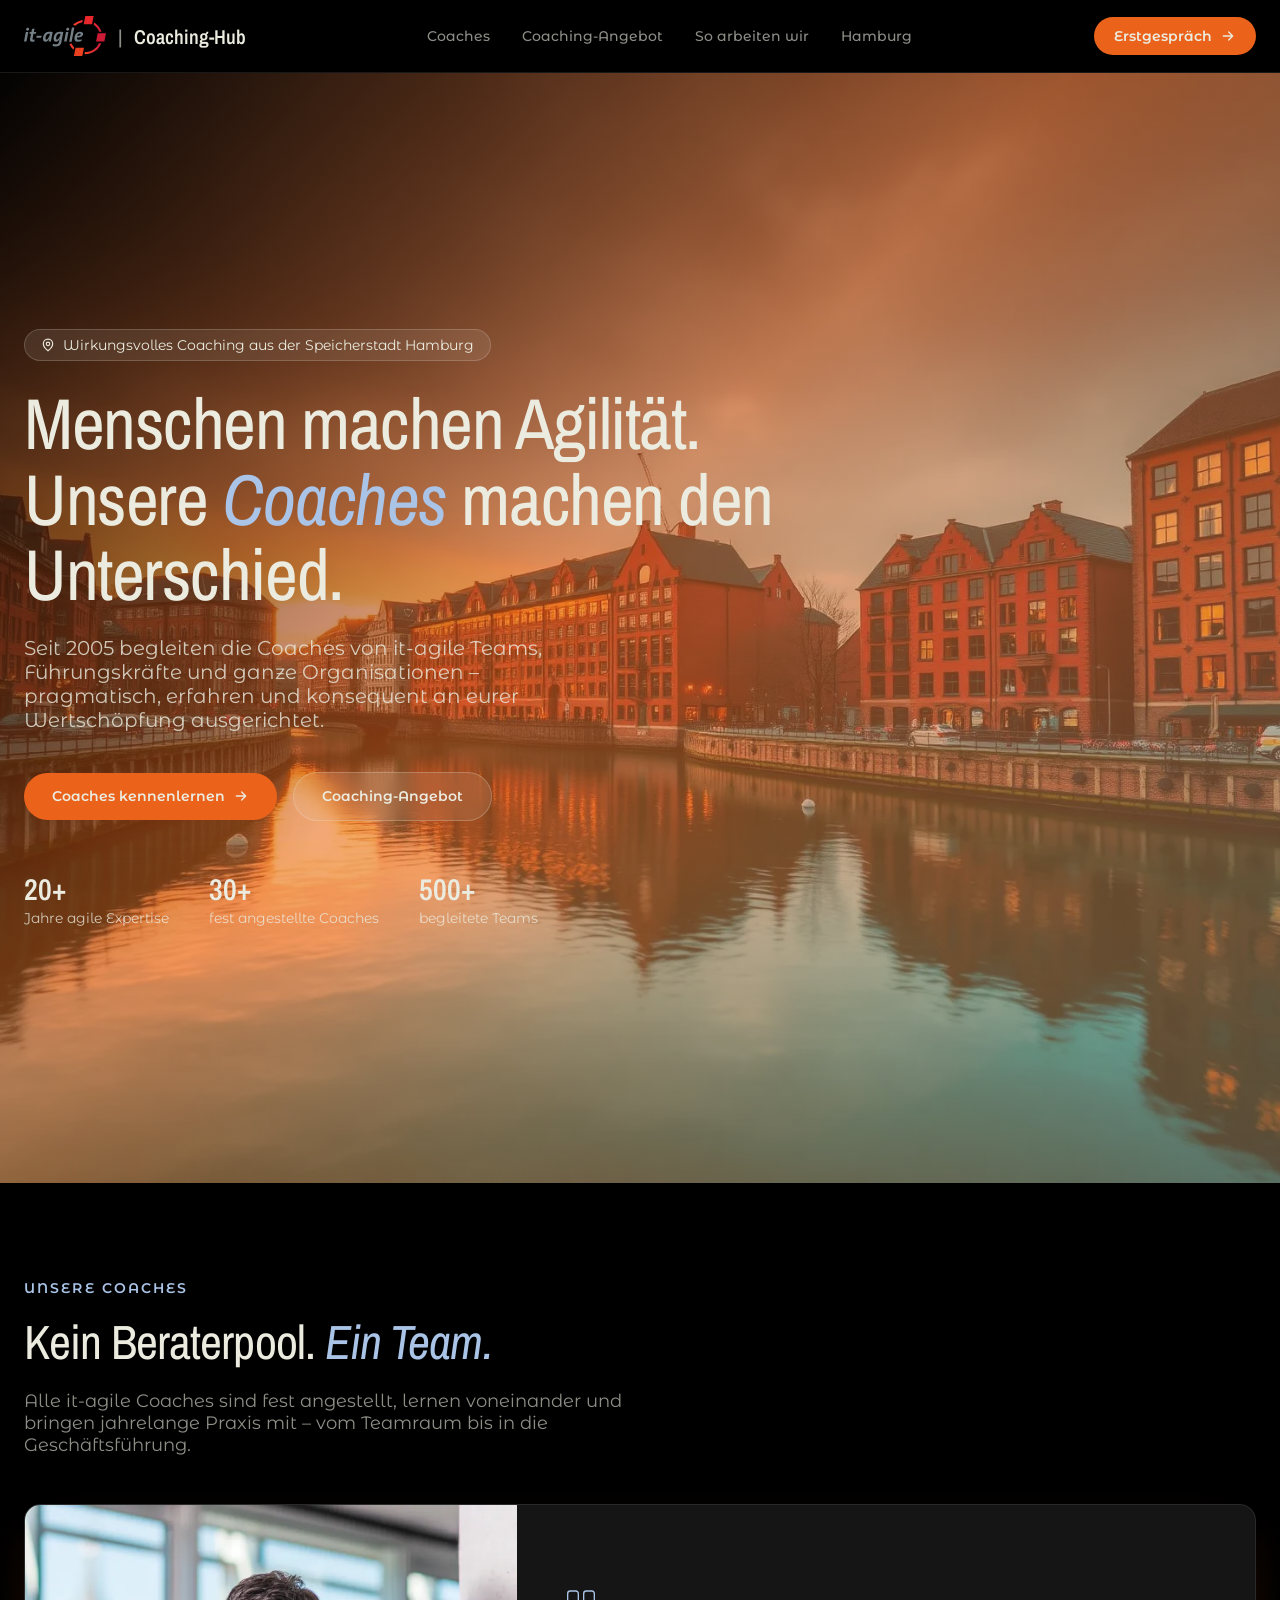
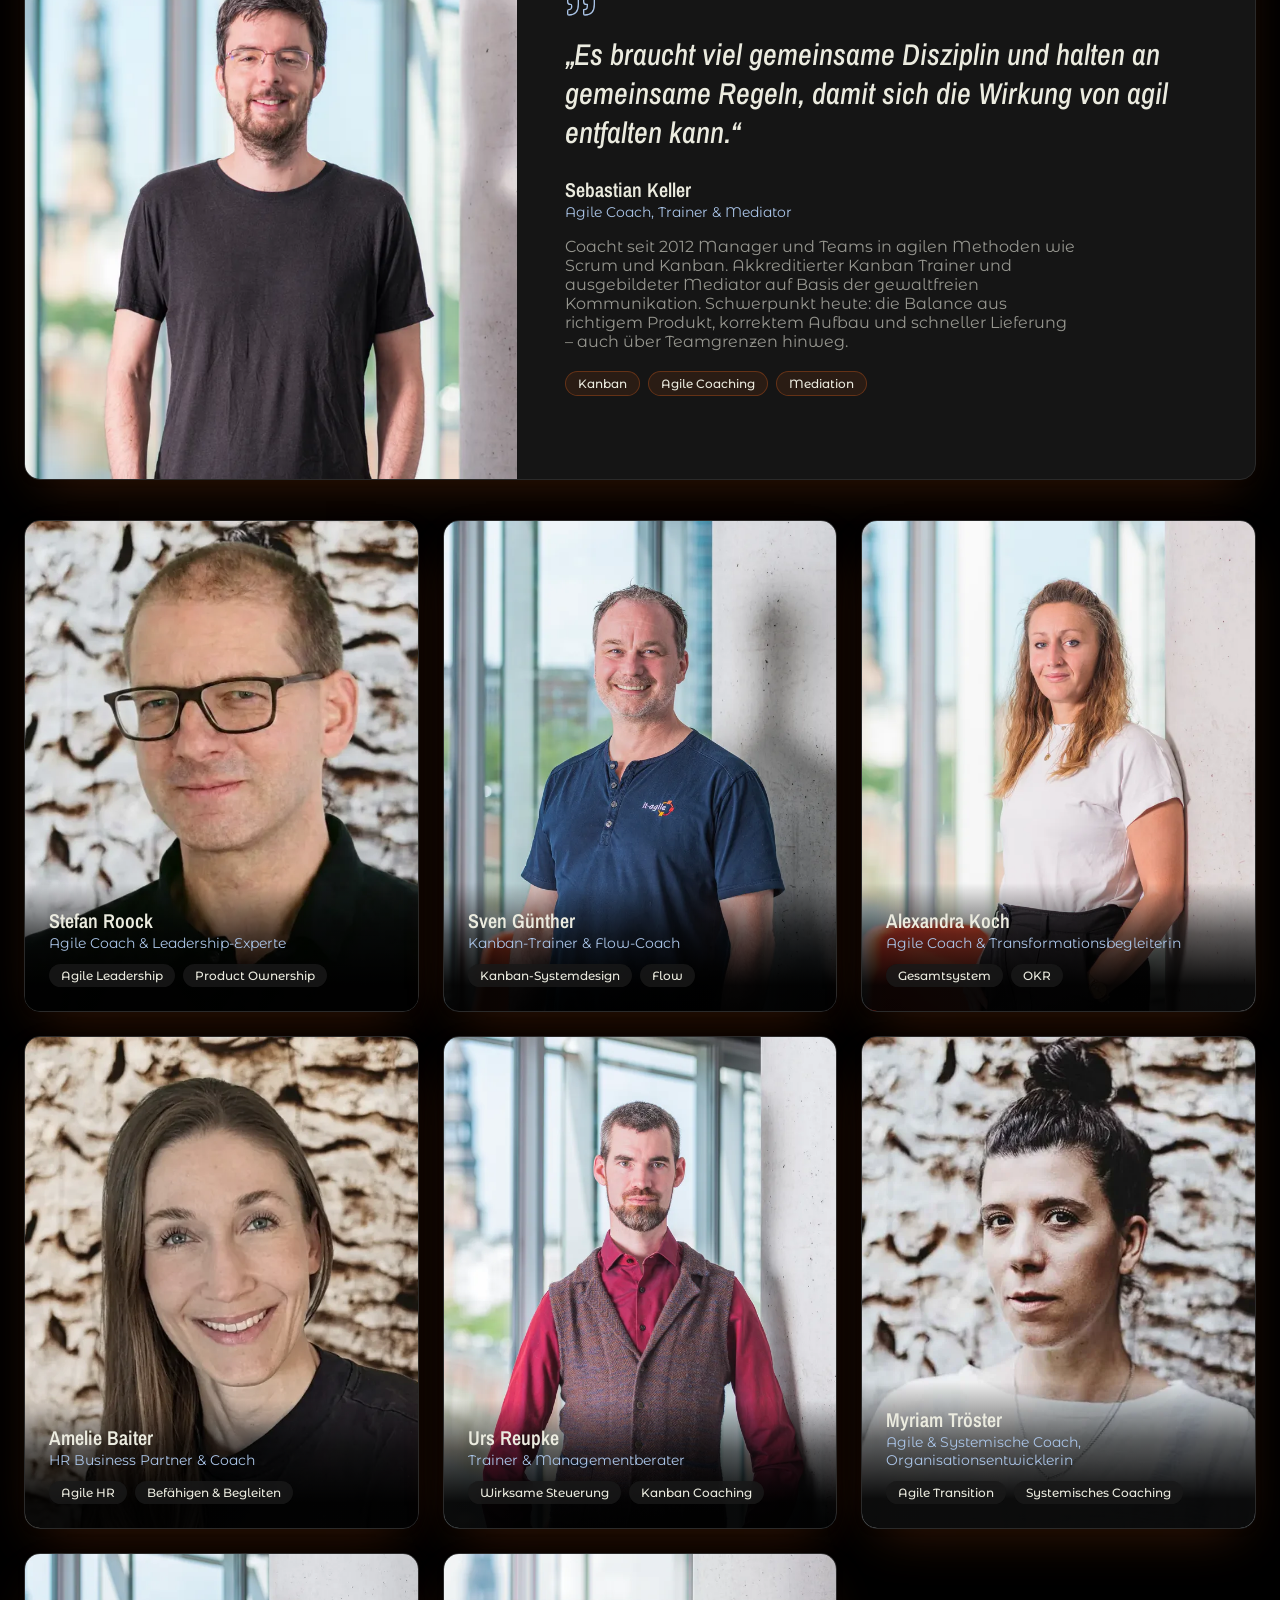
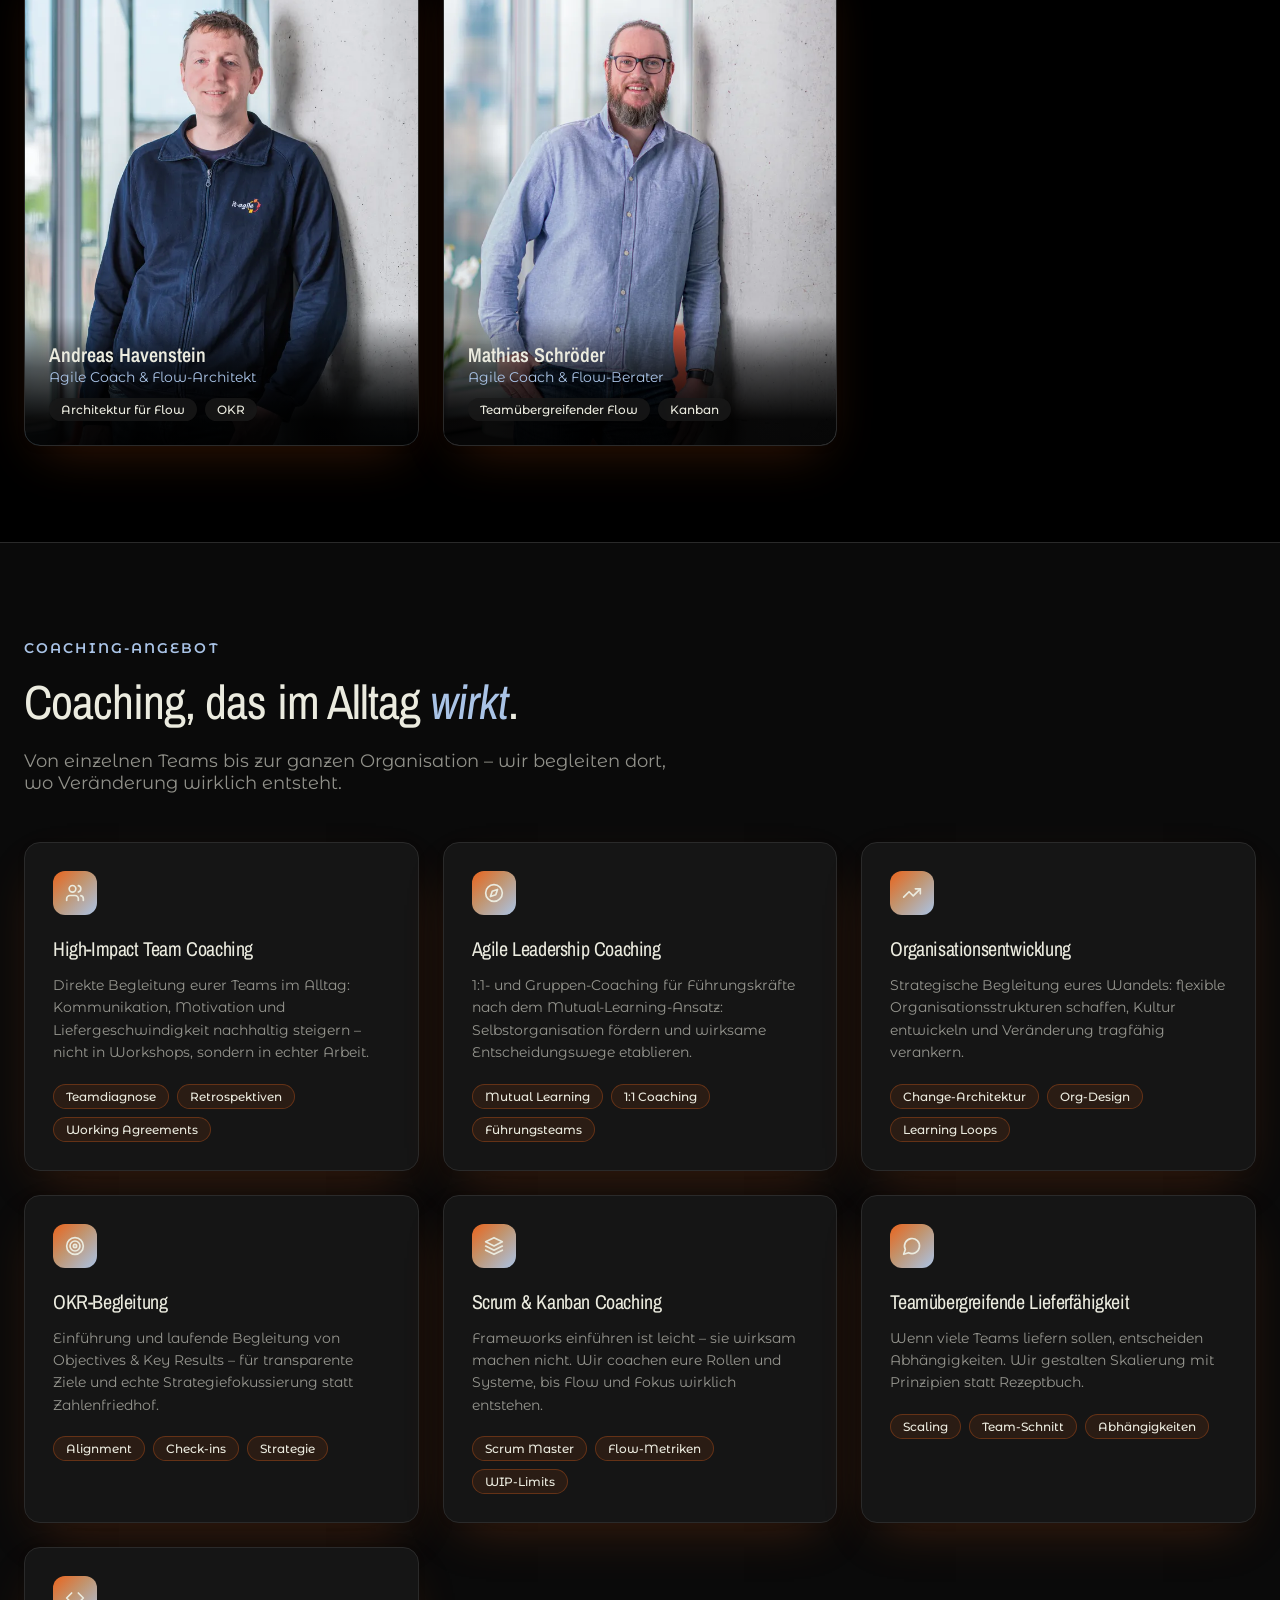
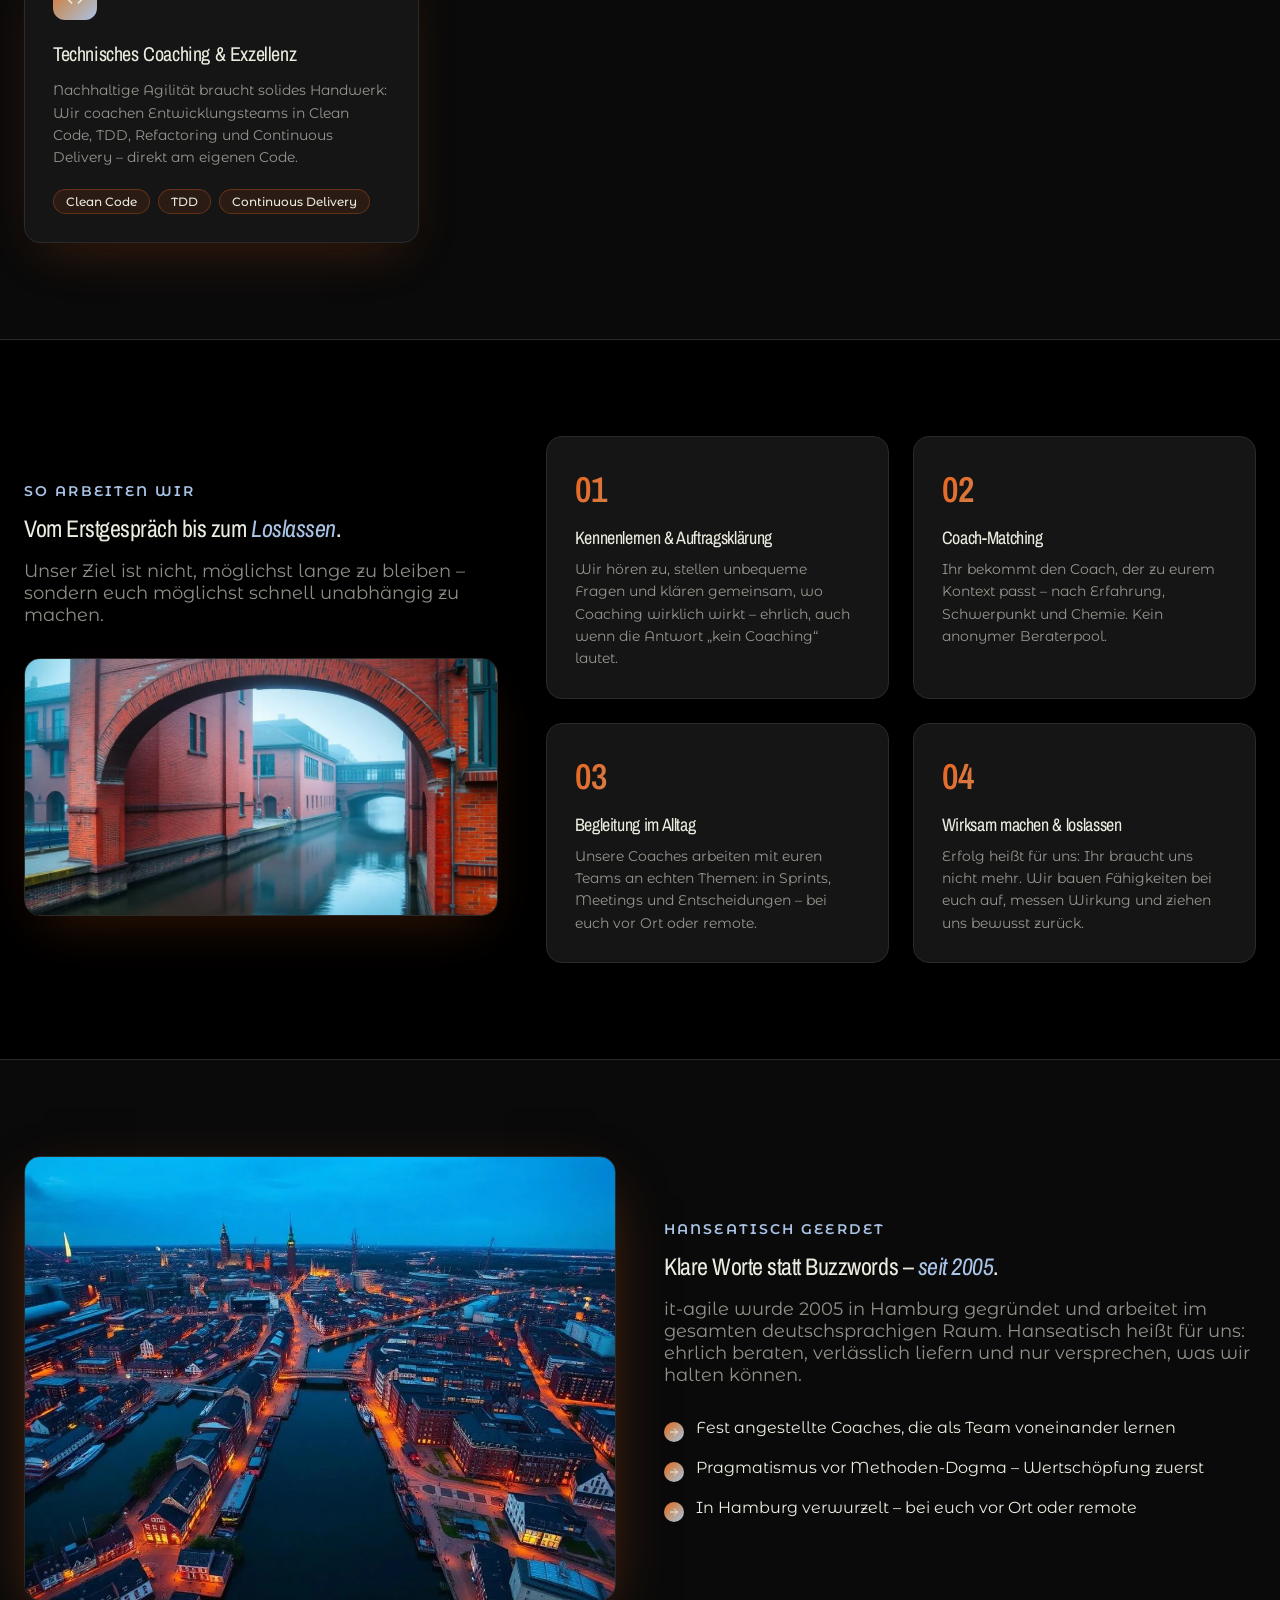
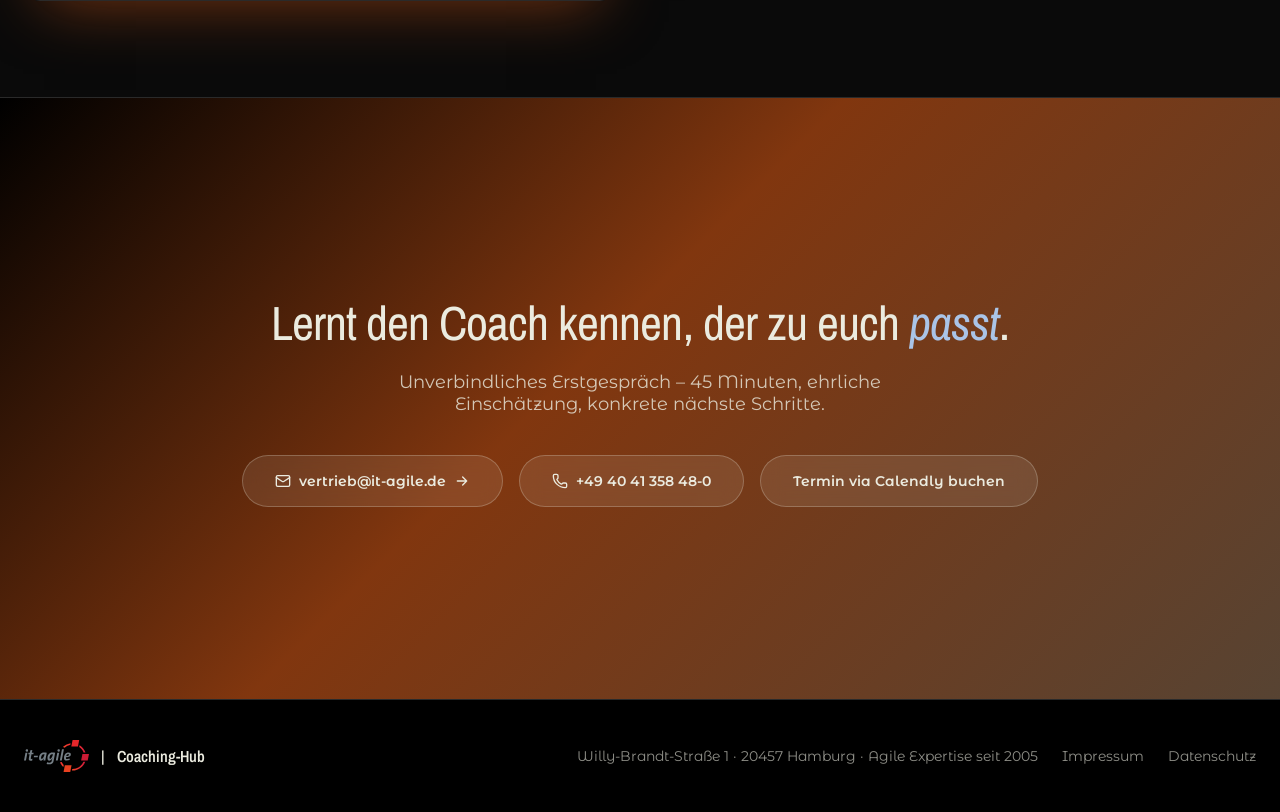
==== commit 6d525a53: "Merge pull request #19 from it-agile/feature/hamburg-verwurzelt Vor-Ort-Formulierungen anpassen: „In" ====
--- a/index.html
+++ b/index.html
@@ -146,7 +146,6 @@
         <div class="tag-row">
           <span class="tag">Agile Leadership</span>
           <span class="tag">Product Ownership</span>
-          <span class="tag">Agile Unternehmen</span>
         </div>
       </div>
       <div class="coach-card-hover">
@@ -174,7 +173,6 @@
         <div class="tag-row">
           <span class="tag">Kanban-Systemdesign</span>
           <span class="tag">Flow</span>
-          <span class="tag">Kanban Coaching</span>
         </div>
       </div>
       <div class="coach-card-hover">
@@ -202,7 +200,6 @@
         <div class="tag-row">
           <span class="tag">Gesamtsystem</span>
           <span class="tag">OKR</span>
-          <span class="tag">Kanban</span>
         </div>
       </div>
       <div class="coach-card-hover">
@@ -230,7 +227,6 @@
         <div class="tag-row">
           <span class="tag">Agile HR</span>
           <span class="tag">Befähigen &amp; Begleiten</span>
-          <span class="tag">OKR</span>
         </div>
       </div>
       <div class="coach-card-hover">
@@ -258,7 +254,6 @@
         <div class="tag-row">
           <span class="tag">Wirksame Steuerung</span>
           <span class="tag">Kanban Coaching</span>
-          <span class="tag">OKR</span>
         </div>
       </div>
       <div class="coach-card-hover">
@@ -286,7 +281,6 @@
         <div class="tag-row">
           <span class="tag">Agile Transition</span>
           <span class="tag">Systemisches Coaching</span>
-          <span class="tag">Organisationsentwicklung</span>
         </div>
       </div>
       <div class="coach-card-hover">
@@ -314,7 +308,6 @@
         <div class="tag-row">
           <span class="tag">Architektur für Flow</span>
           <span class="tag">OKR</span>
-          <span class="tag">TDD</span>
         </div>
       </div>
       <div class="coach-card-hover">
@@ -342,7 +335,6 @@
         <div class="tag-row">
           <span class="tag">Teamübergreifender Flow</span>
           <span class="tag">Kanban</span>
-          <span class="tag">Engpassmanagement</span>
         </div>
       </div>
       <div class="coach-card-hover">
@@ -353,34 +345,6 @@
           <span class="tag">Teamübergreifender Flow</span>
           <span class="tag">Kanban</span>
           <span class="tag">Engpassmanagement</span>
-        </div>
-      </div>
-    </button>
-
-    <button type="button" class="coach-card" aria-label="Coach anzeigen: Sebastian Keller, Agile Coach, Trainer & Mediator"
-      data-name="Sebastian Keller" data-role="Agile Coach, Trainer &amp; Mediator"
-      data-quote="Es braucht viel gemeinsame Disziplin und halten an gemeinsame Regeln, damit sich die Wirkung von agil entfalten kann."
-      data-bio="Coacht seit 2012 Manager und Teams in agilen Methoden wie Scrum und Kanban. Akkreditierter Kanban Trainer und ausgebildeter Mediator auf Basis der gewaltfreien Kommunikation. Schwerpunkt heute: die Balance aus richtigem Produkt, korrektem Aufbau und schneller Lieferung – auch über Teamgrenzen hinweg."
-      data-image="assets/coach-sebastian.webp"
-      data-focus="Kanban|Agile Coaching|Mediation">
-      <img src="assets/coach-sebastian.webp" alt="Portrait von Sebastian Keller" width="700" height="869" loading="lazy" />
-      <div class="coach-card-info">
-        <div class="name">Sebastian Keller</div>
-        <div class="role">Agile Coach, Trainer &amp; Mediator</div>
-        <div class="tag-row">
-          <span class="tag">Kanban</span>
-          <span class="tag">Agile Coaching</span>
-          <span class="tag">Mediation</span>
-        </div>
-      </div>
-      <div class="coach-card-hover">
-        <div class="name">Sebastian Keller</div>
-        <div class="role">Agile Coach, Trainer &amp; Mediator</div>
-        <p class="short-bio">Akkreditierter Kanban Trainer und Mediator. Sorgt für die Balance aus richtigem Produkt, korrektem Aufbau und schneller Lieferung – über Teamgrenzen hinweg.</p>
-        <div class="tag-row">
-          <span class="tag">Kanban</span>
-          <span class="tag">Agile Coaching</span>
-          <span class="tag">Mediation</span>
         </div>
       </div>
     </button>
@@ -499,7 +463,7 @@
       <div class="step-card">
         <div class="step-num">03</div>
         <h3>Begleitung im Alltag</h3>
-        <p>Unsere Coaches arbeiten mit euren Teams an echten Themen: in Sprints, Meetings und Entscheidungen – vor Ort in Hamburg oder remote.</p>
+        <p>Unsere Coaches arbeiten mit euren Teams an echten Themen: in Sprints, Meetings und Entscheidungen – bei euch vor Ort oder remote.</p>
       </div>
       <div class="step-card">
         <div class="step-num">04</div>
@@ -535,7 +499,7 @@
           </li>
           <li>
             <span class="bullet"><svg class="icon" viewBox="0 0 24 24" fill="none" stroke="currentColor" stroke-linecap="round" stroke-linejoin="round"><path d="M5 12h14M13 6l6 6-6 6"/></svg></span>
-            <span>Vor Ort in Hamburg (Willy-Brandt-Straße 1) oder remote</span>
+            <span>In Hamburg verwurzelt – bei euch vor Ort oder remote</span>
           </li>
         </ul>
       </div>
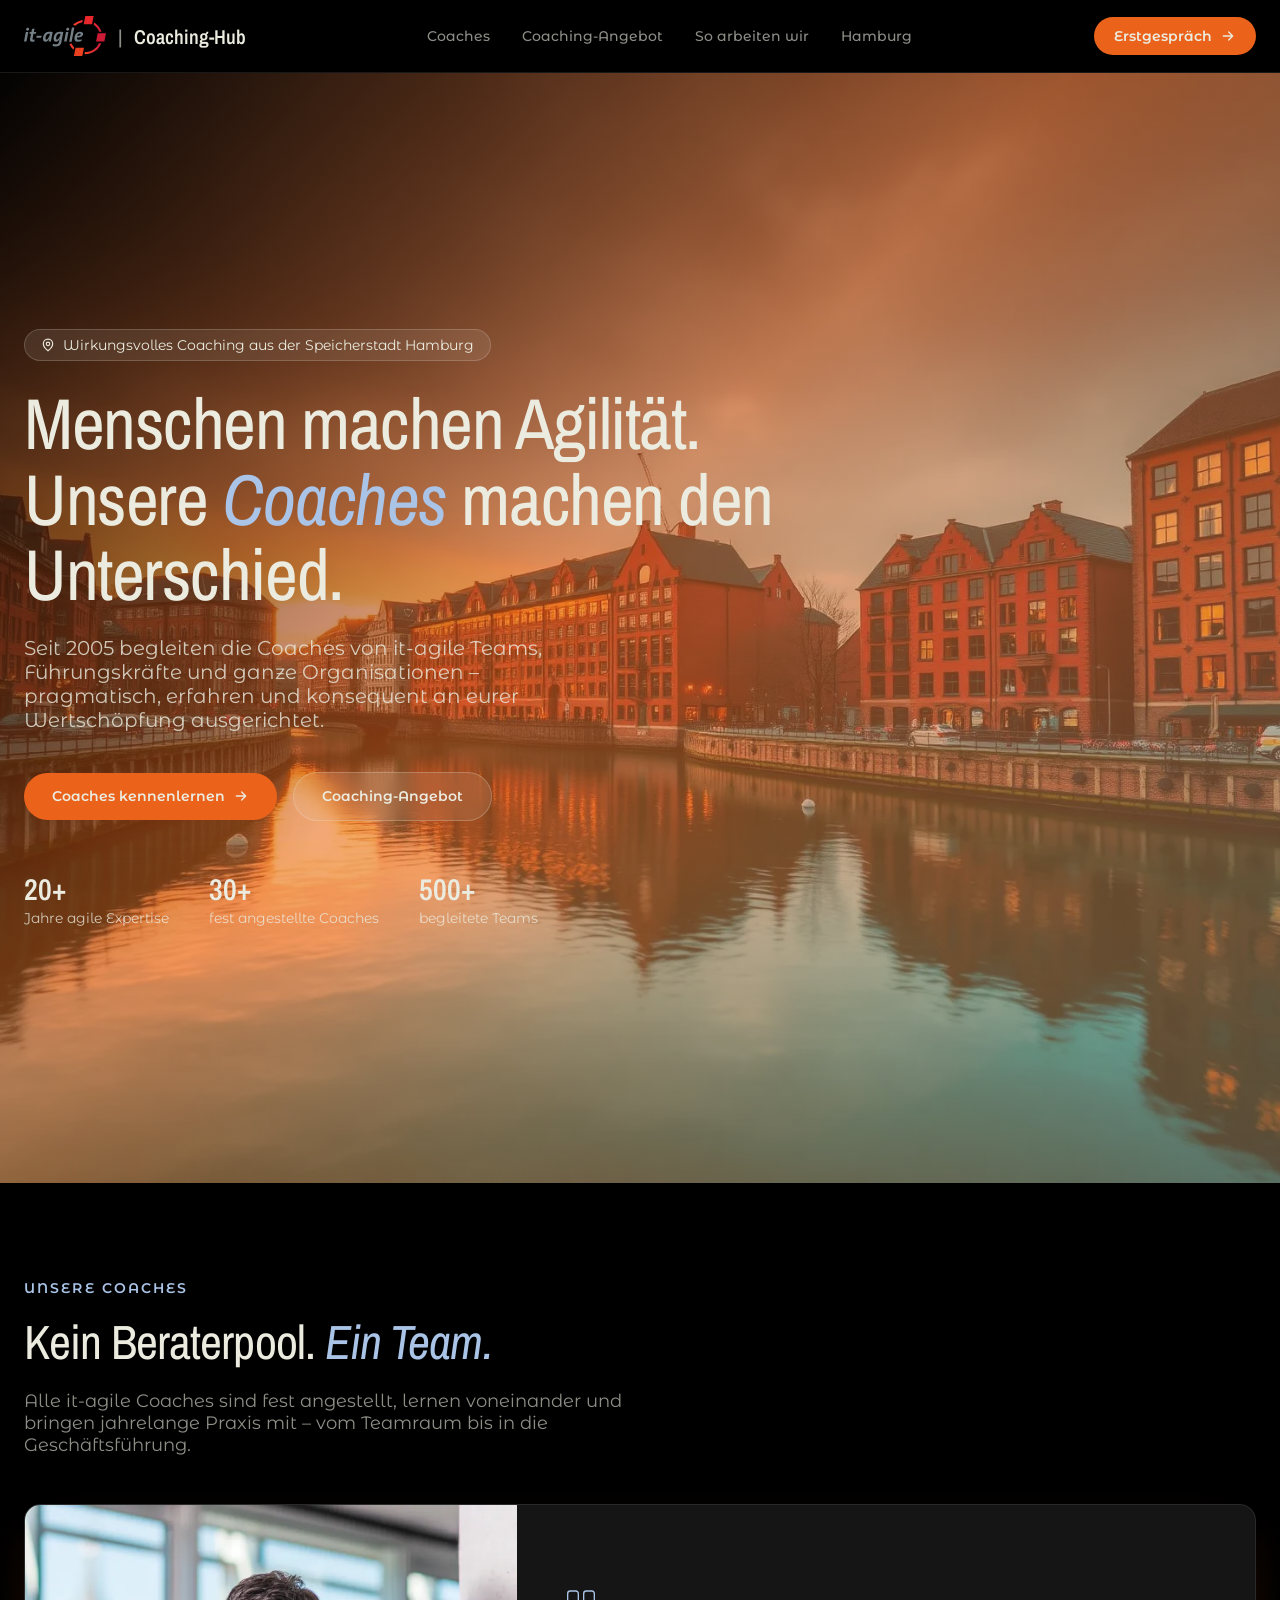
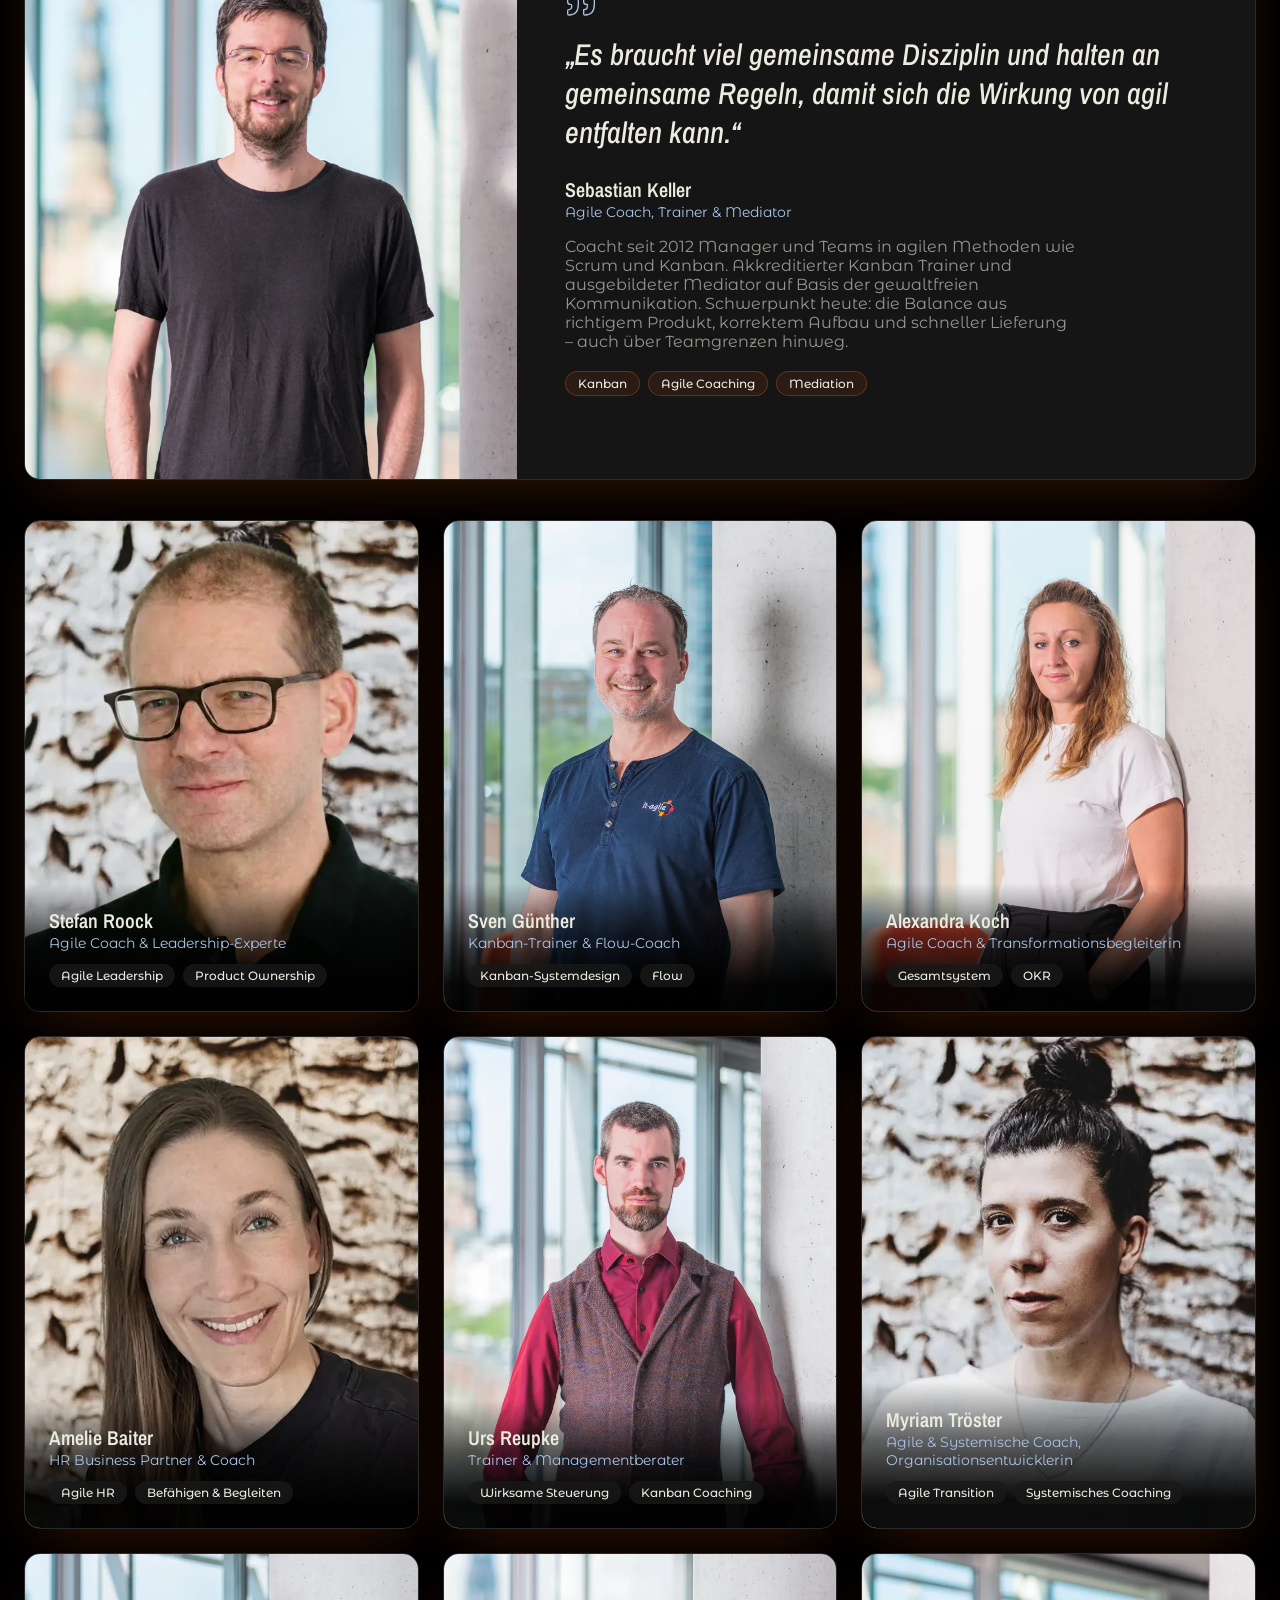
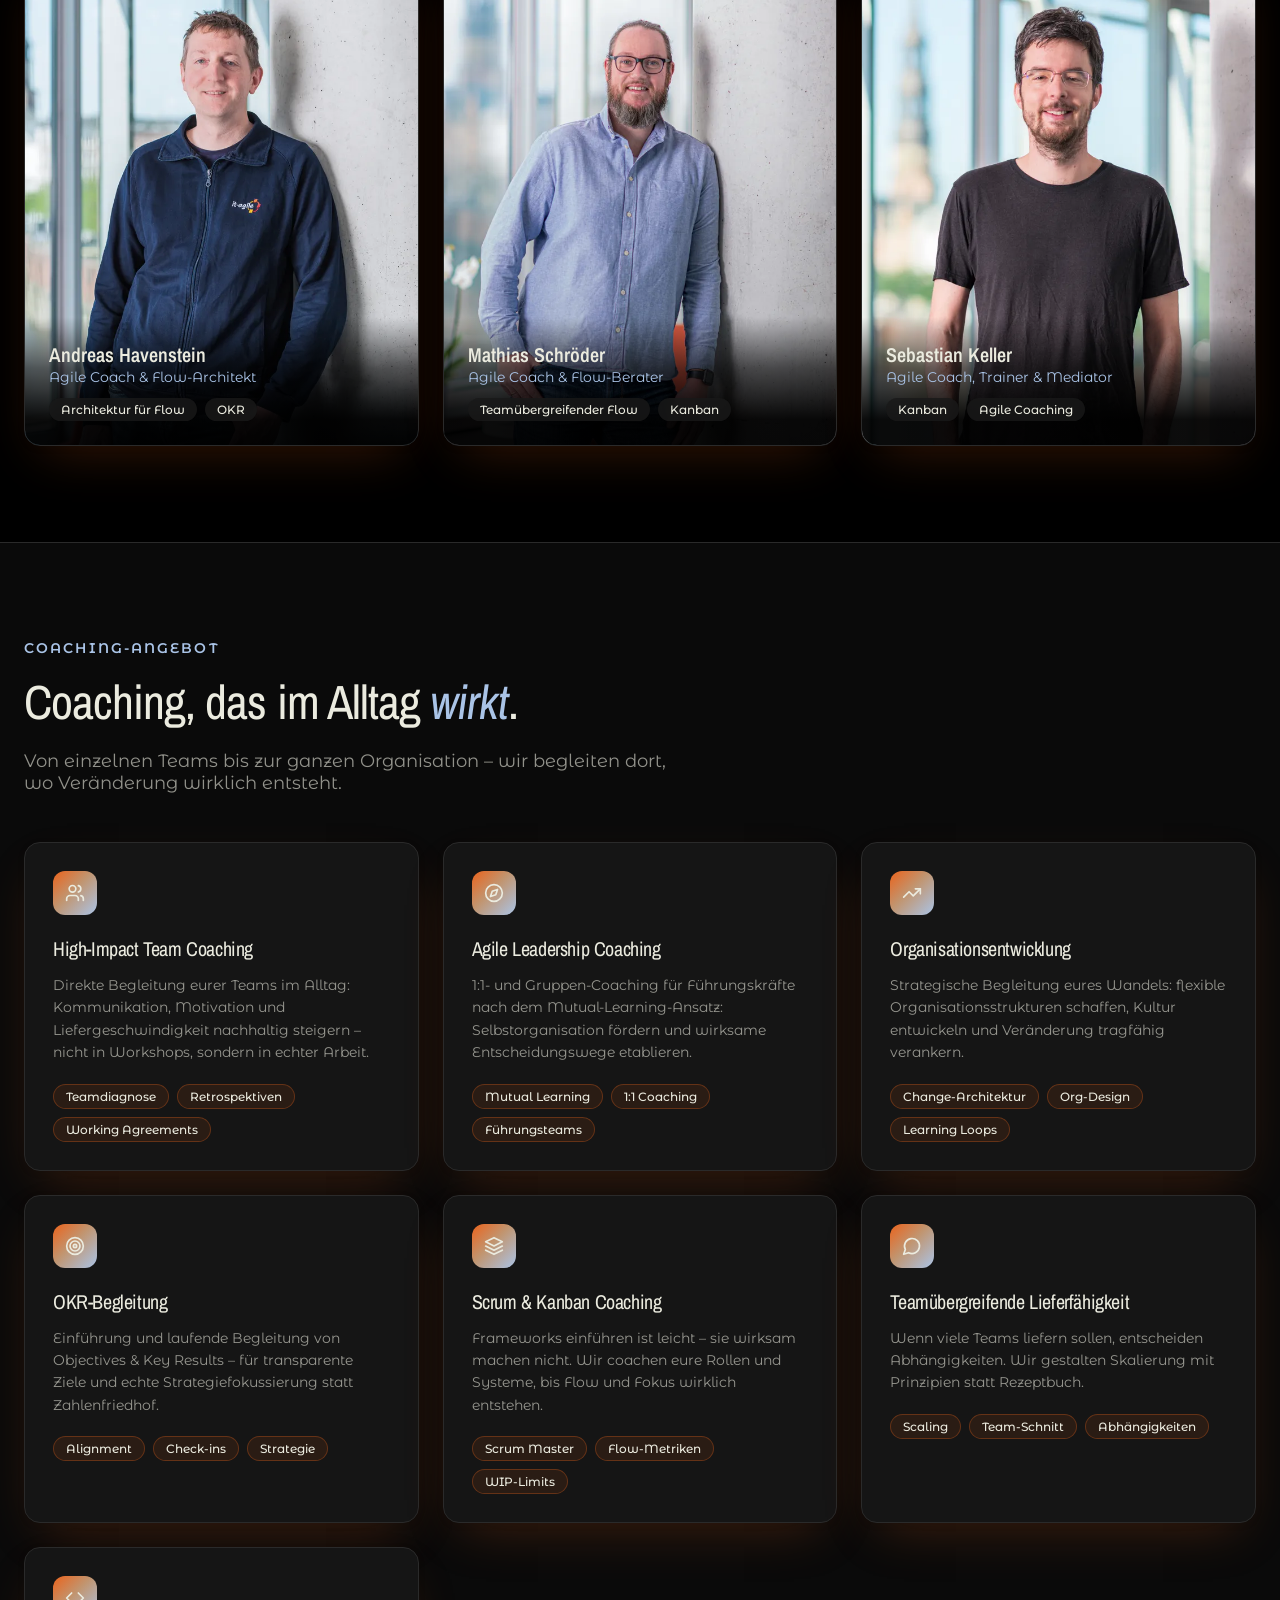
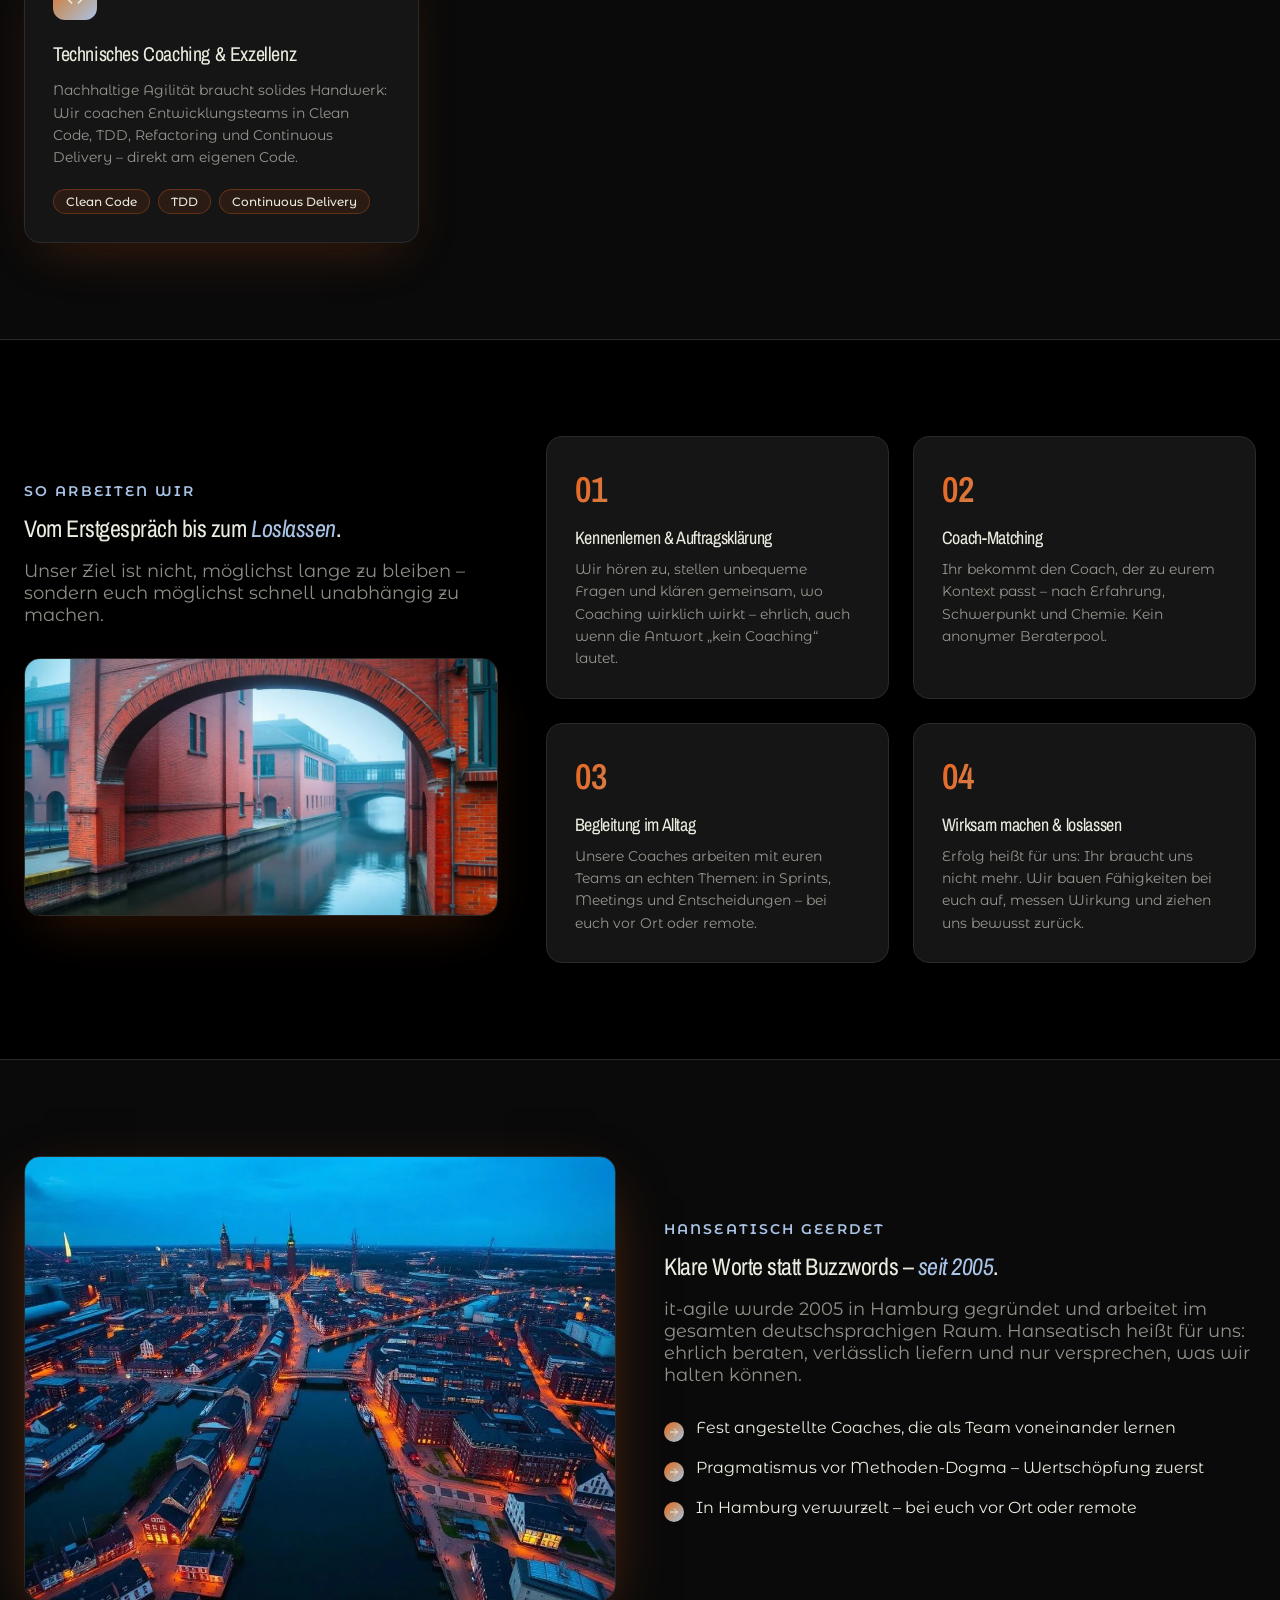
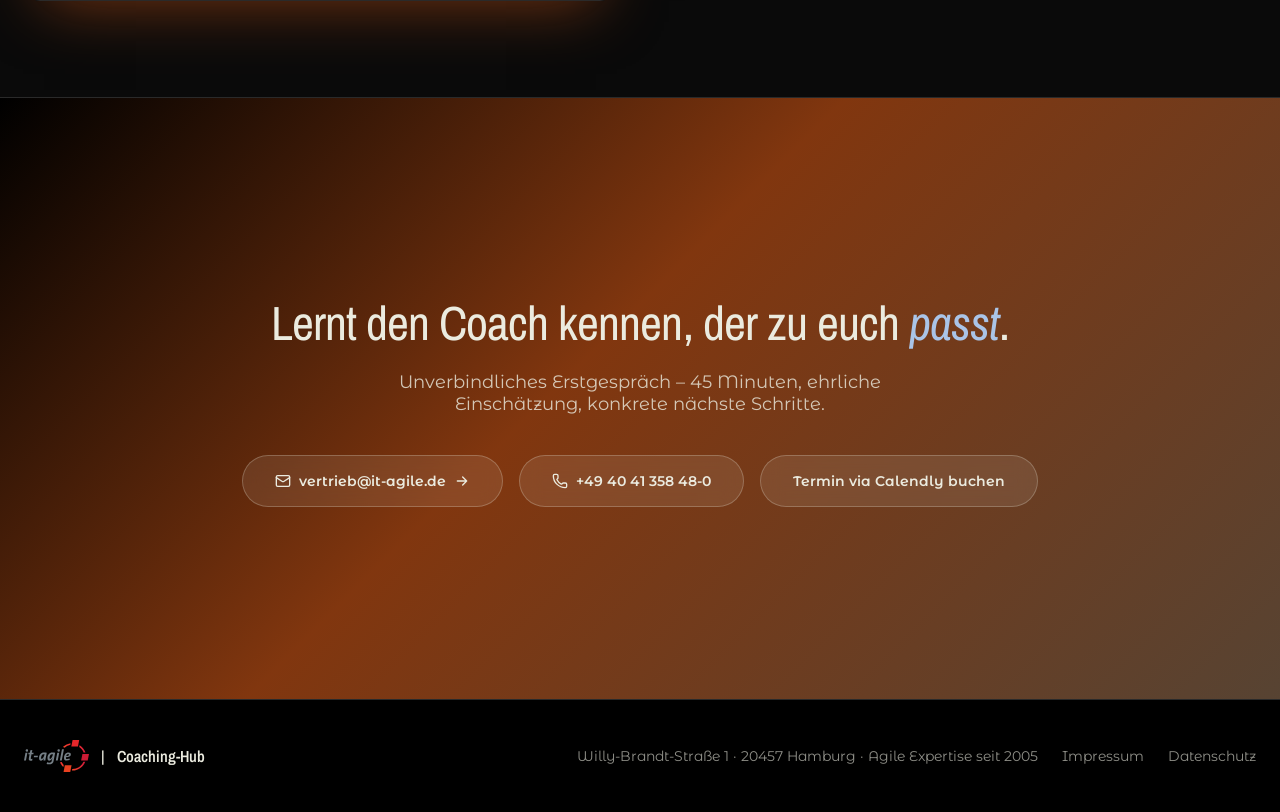
==== commit 103cfd1b: "Merge pull request #21 from it-agile/feature/coach-sebastian-karte Coach-Karte für Sebastian Keller " ====
--- a/index.html
+++ b/index.html
@@ -345,6 +345,33 @@
           <span class="tag">Teamübergreifender Flow</span>
           <span class="tag">Kanban</span>
           <span class="tag">Engpassmanagement</span>
+        </div>
+      </div>
+    </button>
+
+    <button type="button" class="coach-card" aria-label="Coach anzeigen: Sebastian Keller, Agile Coach, Trainer & Mediator"
+      data-name="Sebastian Keller" data-role="Agile Coach, Trainer &amp; Mediator"
+      data-quote="Es braucht viel gemeinsame Disziplin und halten an gemeinsame Regeln, damit sich die Wirkung von agil entfalten kann."
+      data-bio="Coacht seit 2012 Manager und Teams in agilen Methoden wie Scrum und Kanban. Akkreditierter Kanban Trainer und ausgebildeter Mediator auf Basis der gewaltfreien Kommunikation. Schwerpunkt heute: die Balance aus richtigem Produkt, korrektem Aufbau und schneller Lieferung – auch über Teamgrenzen hinweg."
+      data-image="assets/coach-sebastian.webp"
+      data-focus="Kanban|Agile Coaching|Mediation">
+      <img src="assets/coach-sebastian.webp" alt="Portrait von Sebastian Keller" width="700" height="869" loading="lazy" />
+      <div class="coach-card-info">
+        <div class="name">Sebastian Keller</div>
+        <div class="role">Agile Coach, Trainer &amp; Mediator</div>
+        <div class="tag-row">
+          <span class="tag">Kanban</span>
+          <span class="tag">Agile Coaching</span>
+        </div>
+      </div>
+      <div class="coach-card-hover">
+        <div class="name">Sebastian Keller</div>
+        <div class="role">Agile Coach, Trainer &amp; Mediator</div>
+        <p class="short-bio">Akkreditierter Kanban Trainer und Mediator. Sorgt für die Balance aus richtigem Produkt, korrektem Aufbau und schneller Lieferung – über Teamgrenzen hinweg.</p>
+        <div class="tag-row">
+          <span class="tag">Kanban</span>
+          <span class="tag">Agile Coaching</span>
+          <span class="tag">Mediation</span>
         </div>
       </div>
     </button>
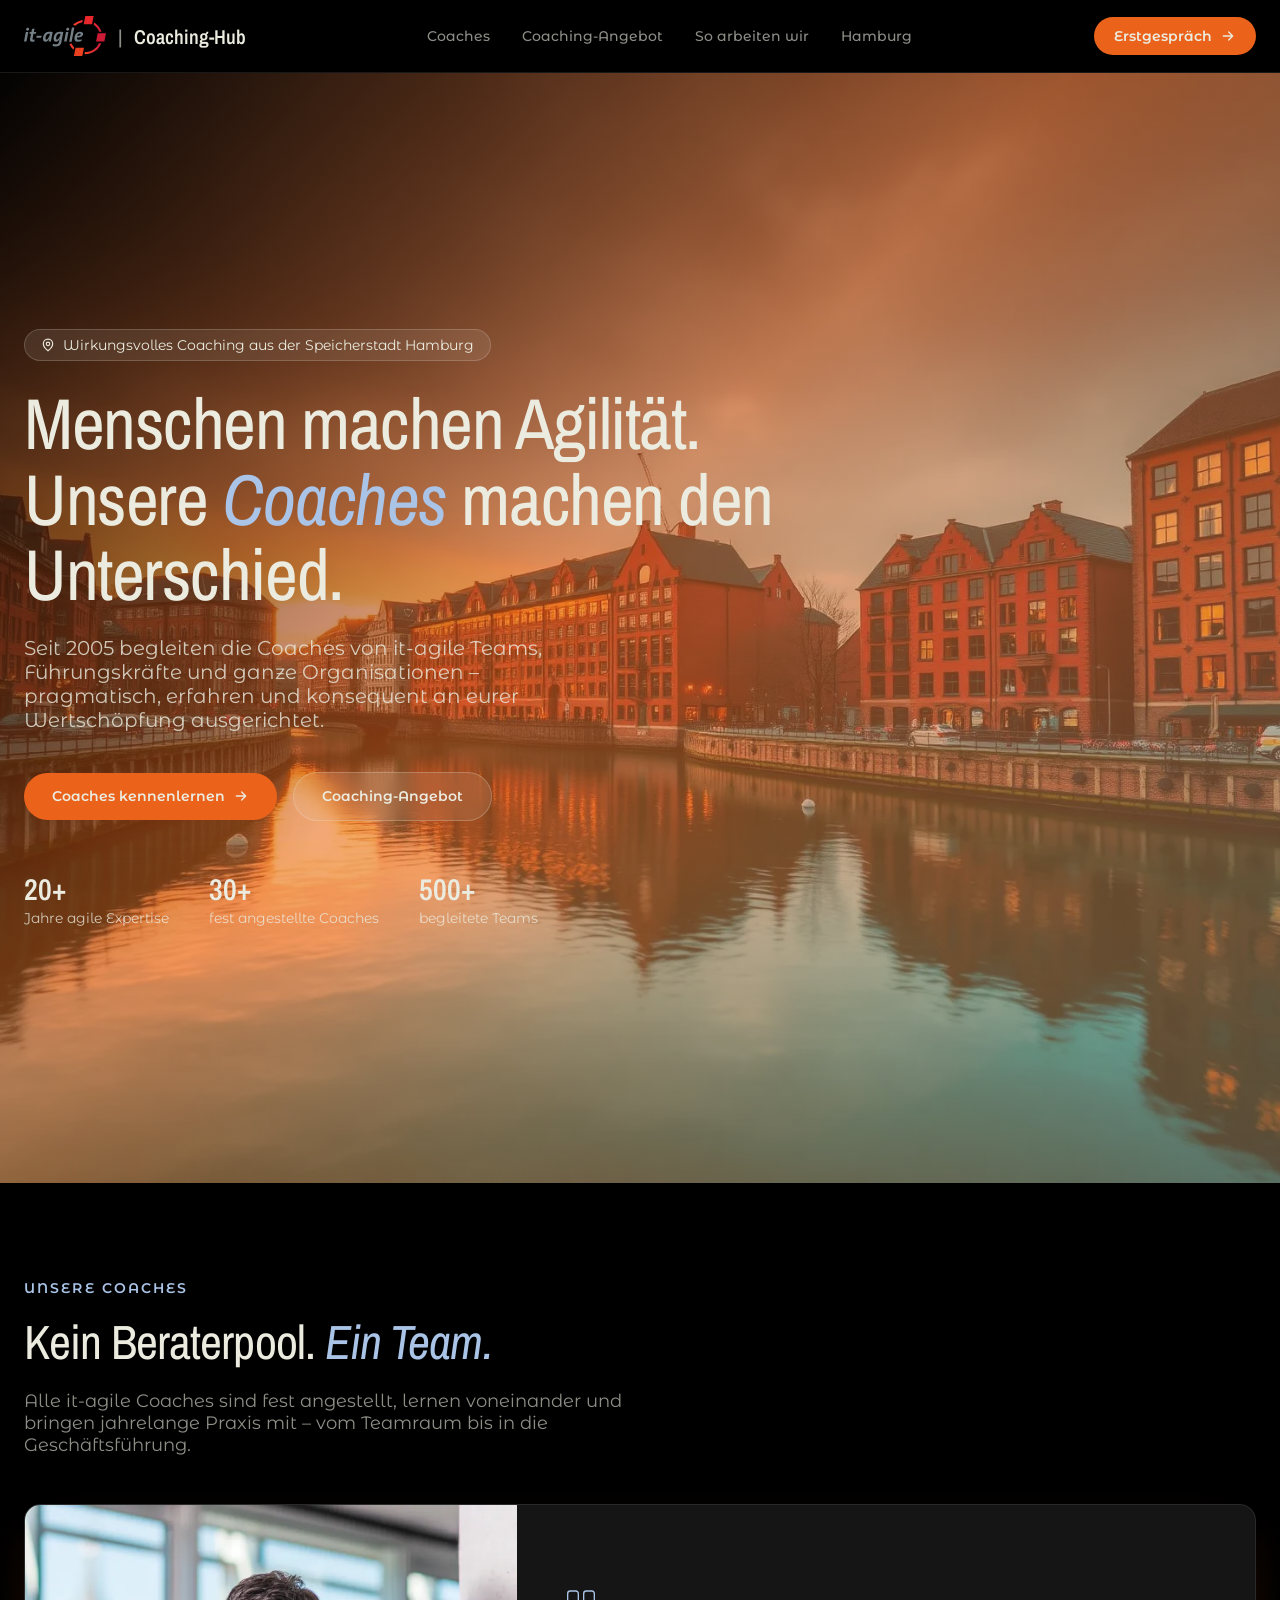
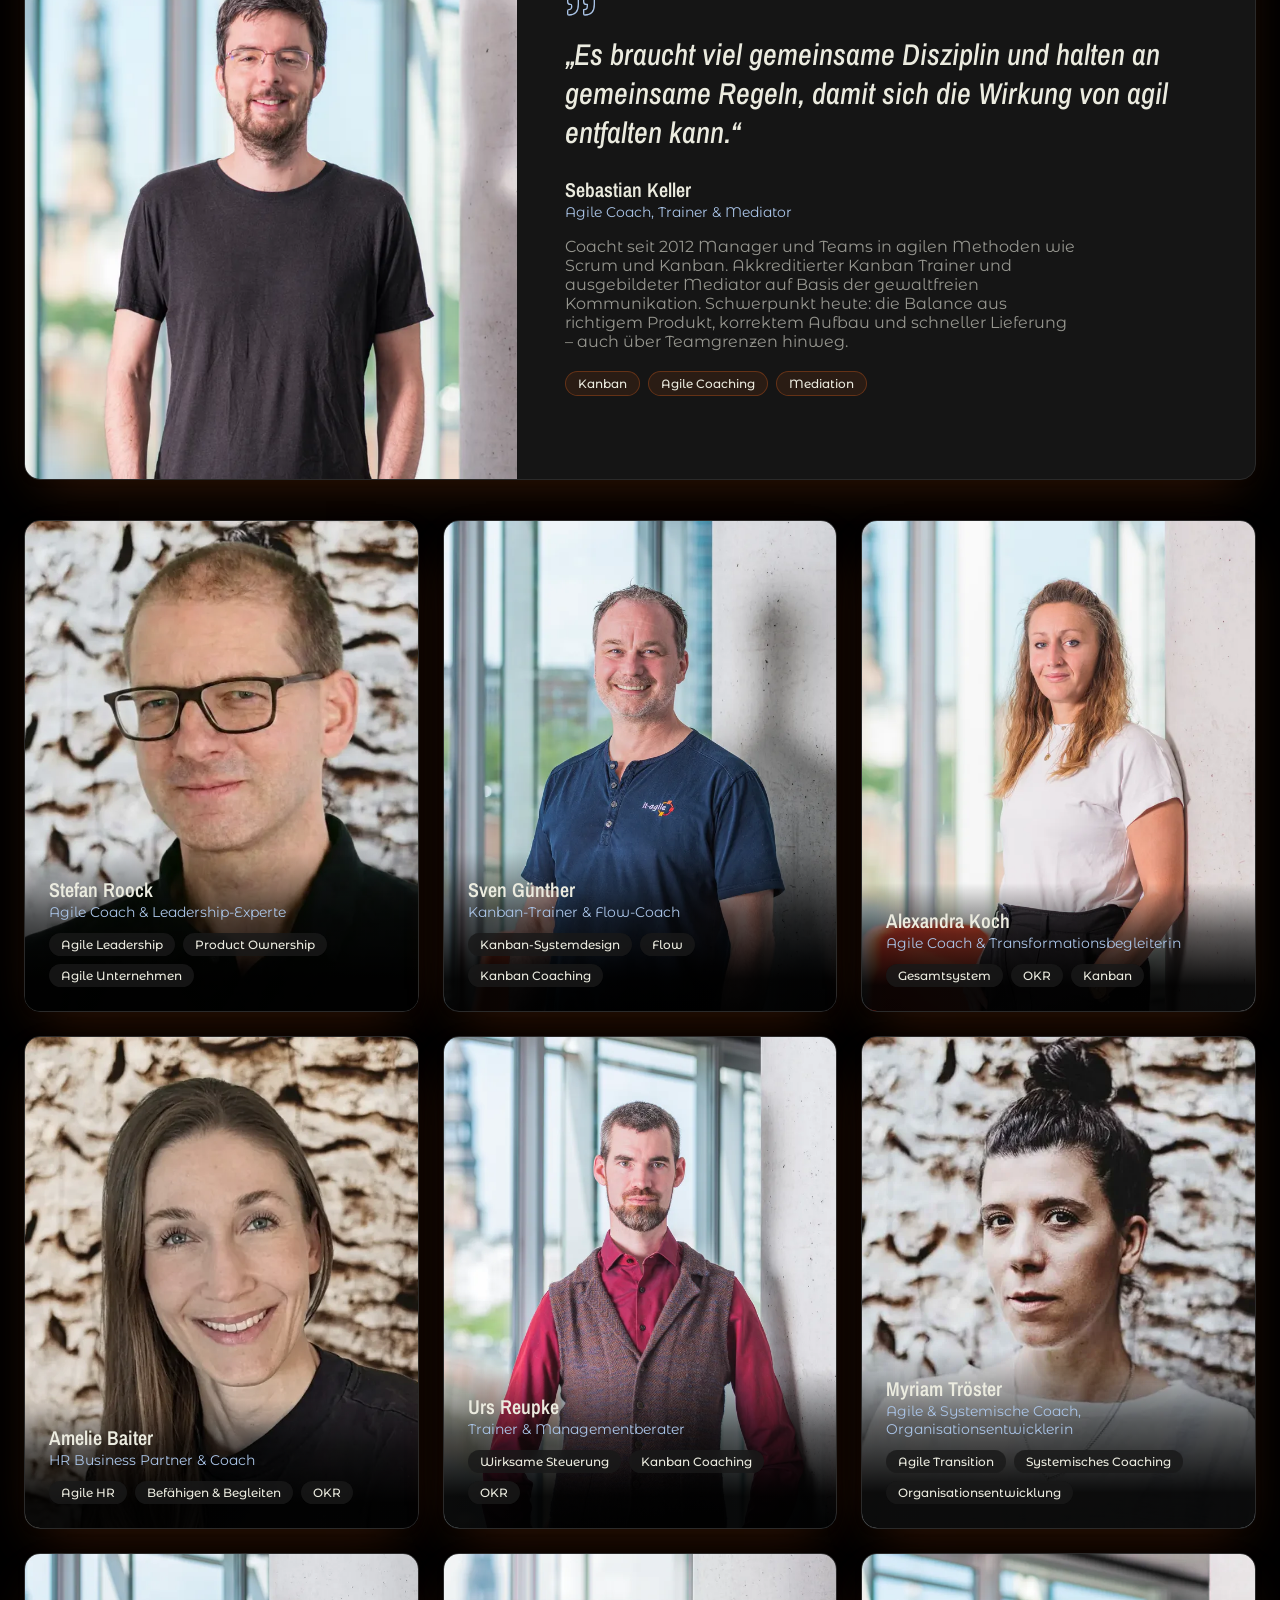
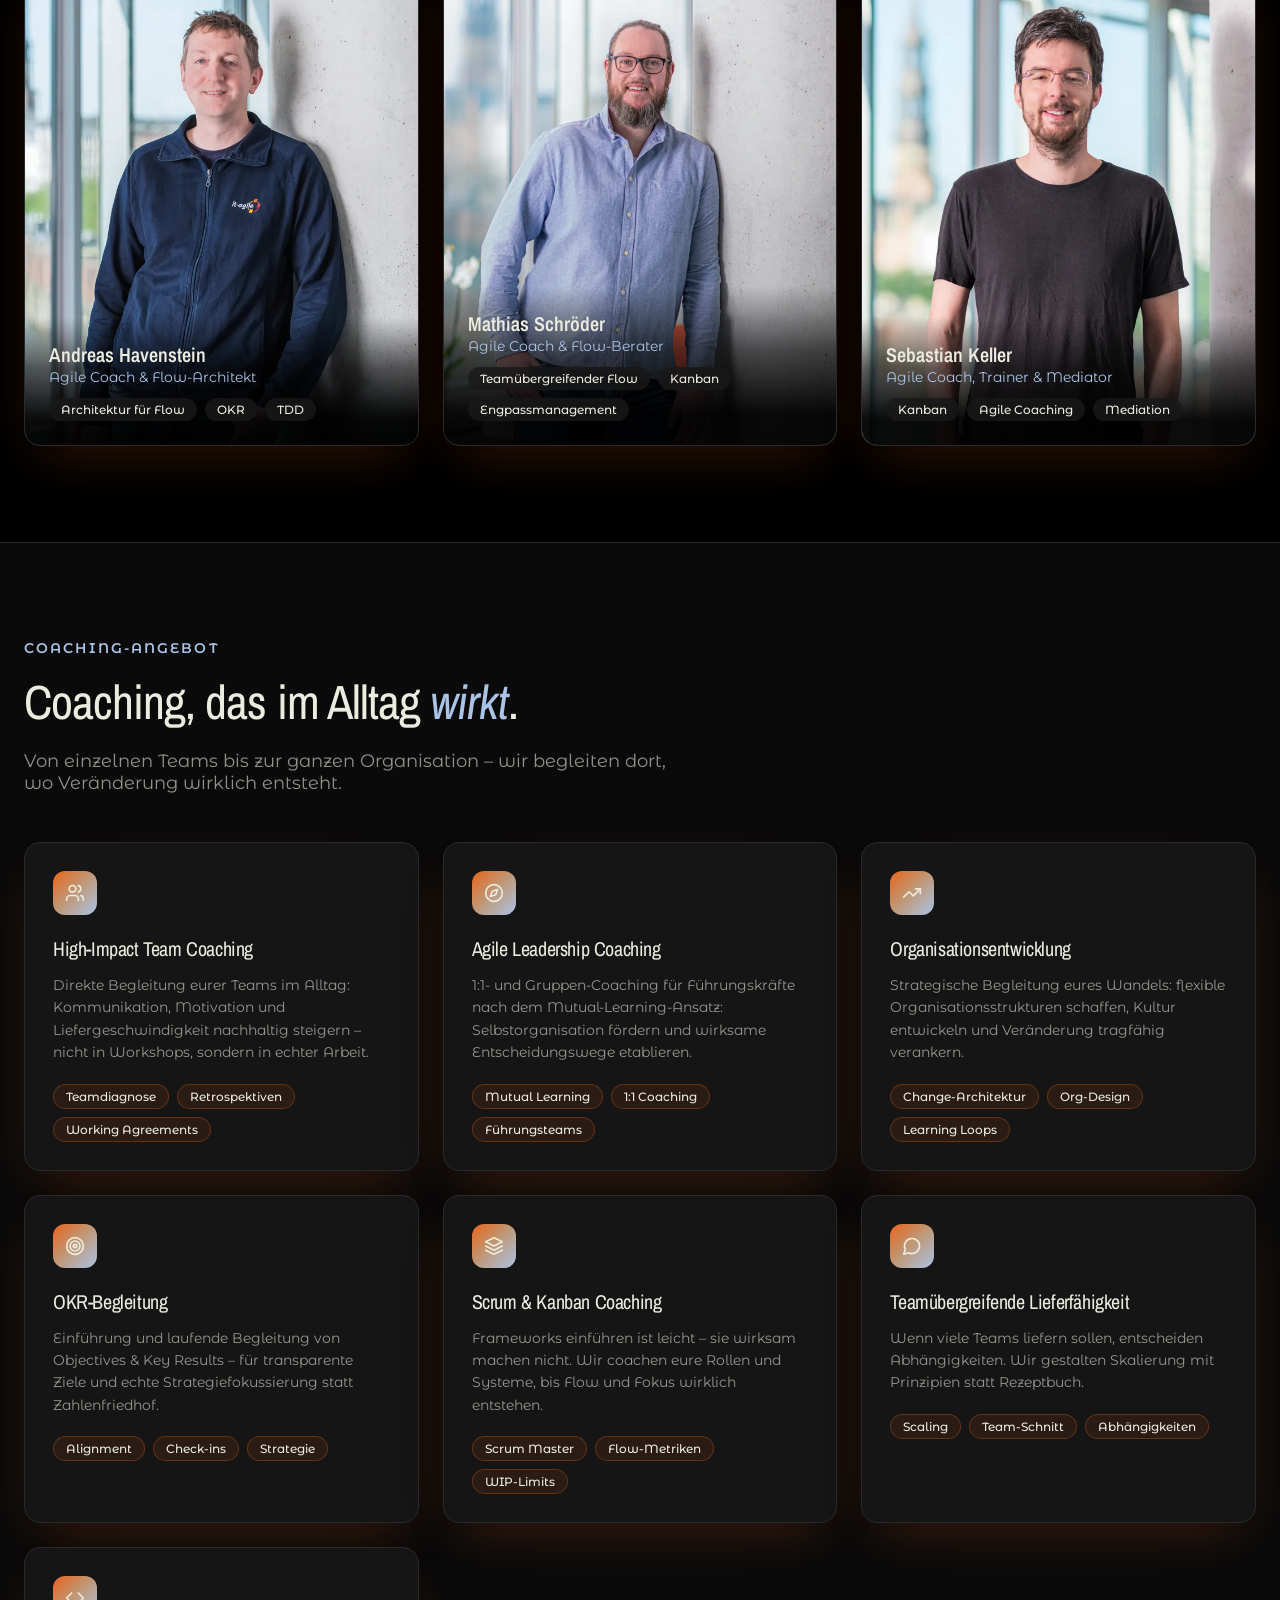
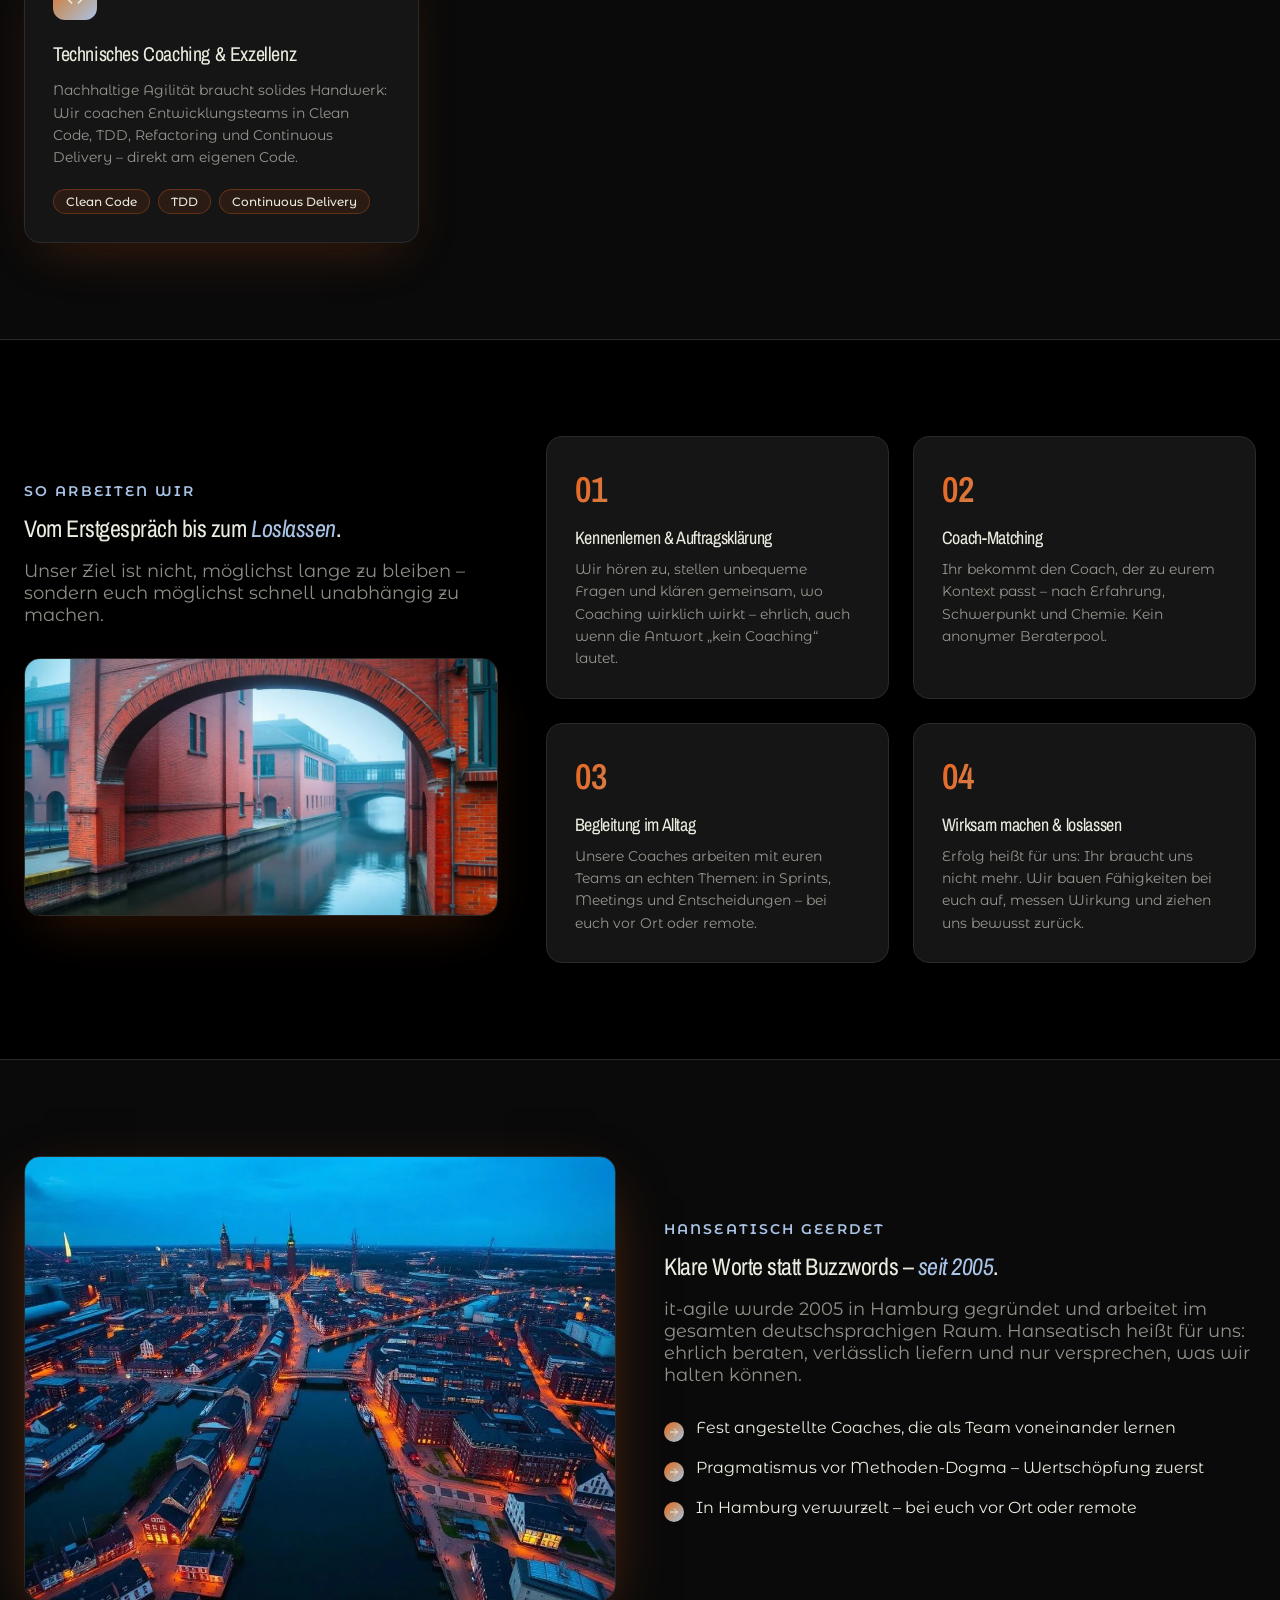
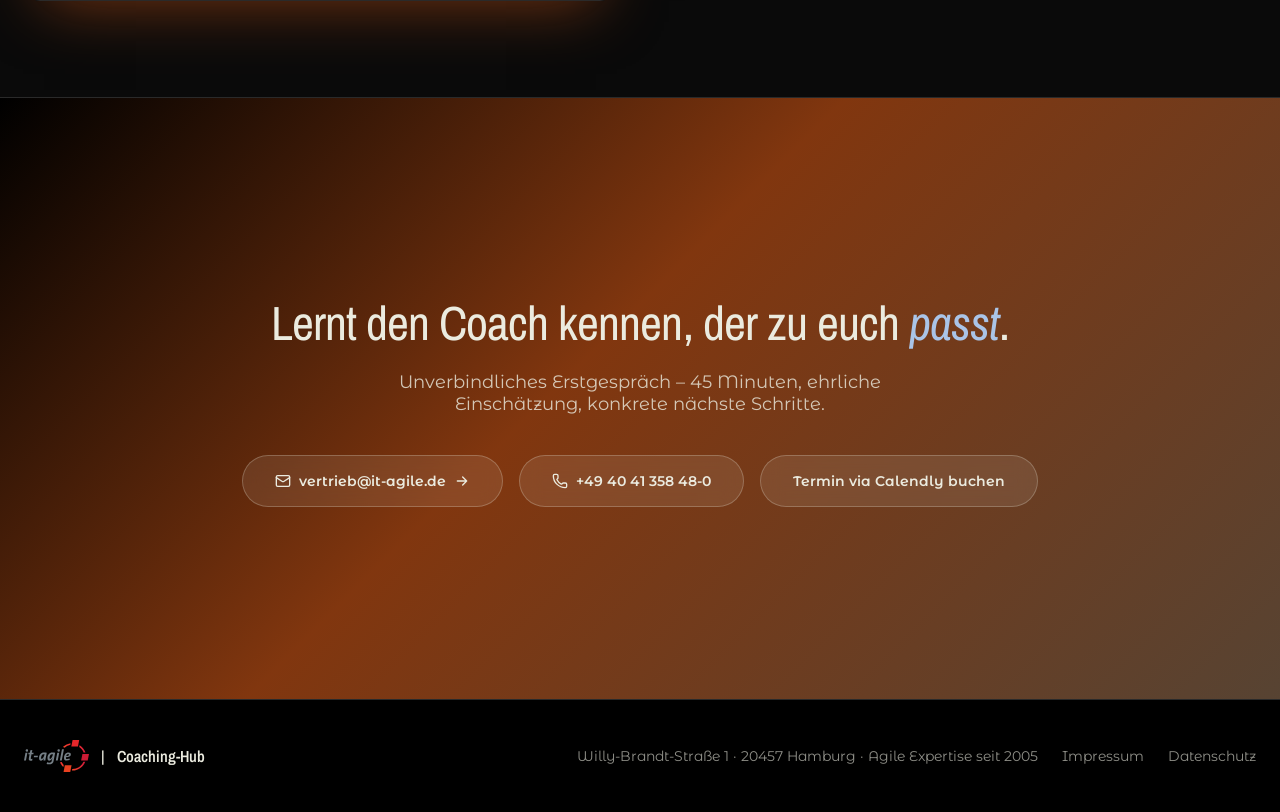
==== commit 26bdad3f: "Merge pull request #22 from it-agile/feature/coach-karten-drei-tags Alle drei Schwerpunkte auch auf " ====
--- a/index.html
+++ b/index.html
@@ -146,6 +146,7 @@
         <div class="tag-row">
           <span class="tag">Agile Leadership</span>
           <span class="tag">Product Ownership</span>
+          <span class="tag">Agile Unternehmen</span>
         </div>
       </div>
       <div class="coach-card-hover">
@@ -173,6 +174,7 @@
         <div class="tag-row">
           <span class="tag">Kanban-Systemdesign</span>
           <span class="tag">Flow</span>
+          <span class="tag">Kanban Coaching</span>
         </div>
       </div>
       <div class="coach-card-hover">
@@ -200,6 +202,7 @@
         <div class="tag-row">
           <span class="tag">Gesamtsystem</span>
           <span class="tag">OKR</span>
+          <span class="tag">Kanban</span>
         </div>
       </div>
       <div class="coach-card-hover">
@@ -227,6 +230,7 @@
         <div class="tag-row">
           <span class="tag">Agile HR</span>
           <span class="tag">Befähigen &amp; Begleiten</span>
+          <span class="tag">OKR</span>
         </div>
       </div>
       <div class="coach-card-hover">
@@ -254,6 +258,7 @@
         <div class="tag-row">
           <span class="tag">Wirksame Steuerung</span>
           <span class="tag">Kanban Coaching</span>
+          <span class="tag">OKR</span>
         </div>
       </div>
       <div class="coach-card-hover">
@@ -281,6 +286,7 @@
         <div class="tag-row">
           <span class="tag">Agile Transition</span>
           <span class="tag">Systemisches Coaching</span>
+          <span class="tag">Organisationsentwicklung</span>
         </div>
       </div>
       <div class="coach-card-hover">
@@ -308,6 +314,7 @@
         <div class="tag-row">
           <span class="tag">Architektur für Flow</span>
           <span class="tag">OKR</span>
+          <span class="tag">TDD</span>
         </div>
       </div>
       <div class="coach-card-hover">
@@ -335,6 +342,7 @@
         <div class="tag-row">
           <span class="tag">Teamübergreifender Flow</span>
           <span class="tag">Kanban</span>
+          <span class="tag">Engpassmanagement</span>
         </div>
       </div>
       <div class="coach-card-hover">
@@ -362,6 +370,7 @@
         <div class="tag-row">
           <span class="tag">Kanban</span>
           <span class="tag">Agile Coaching</span>
+          <span class="tag">Mediation</span>
         </div>
       </div>
       <div class="coach-card-hover">
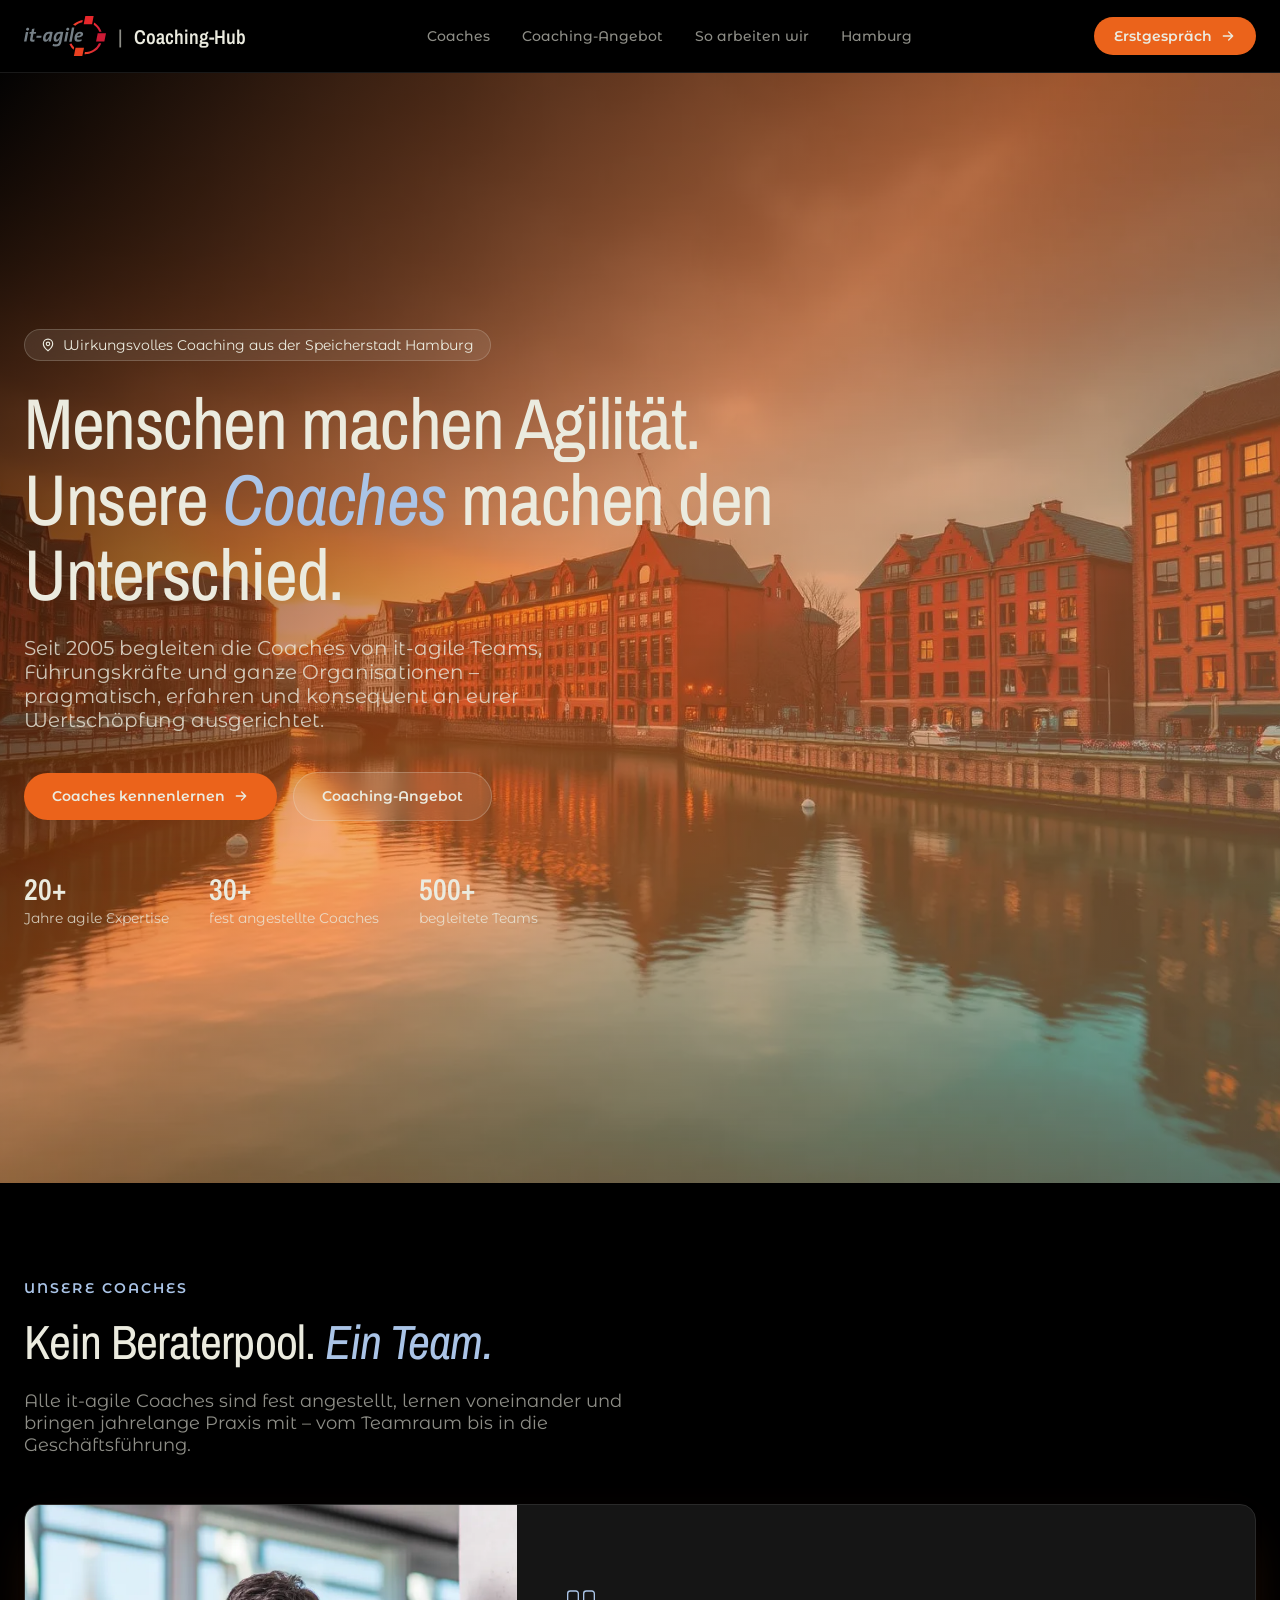
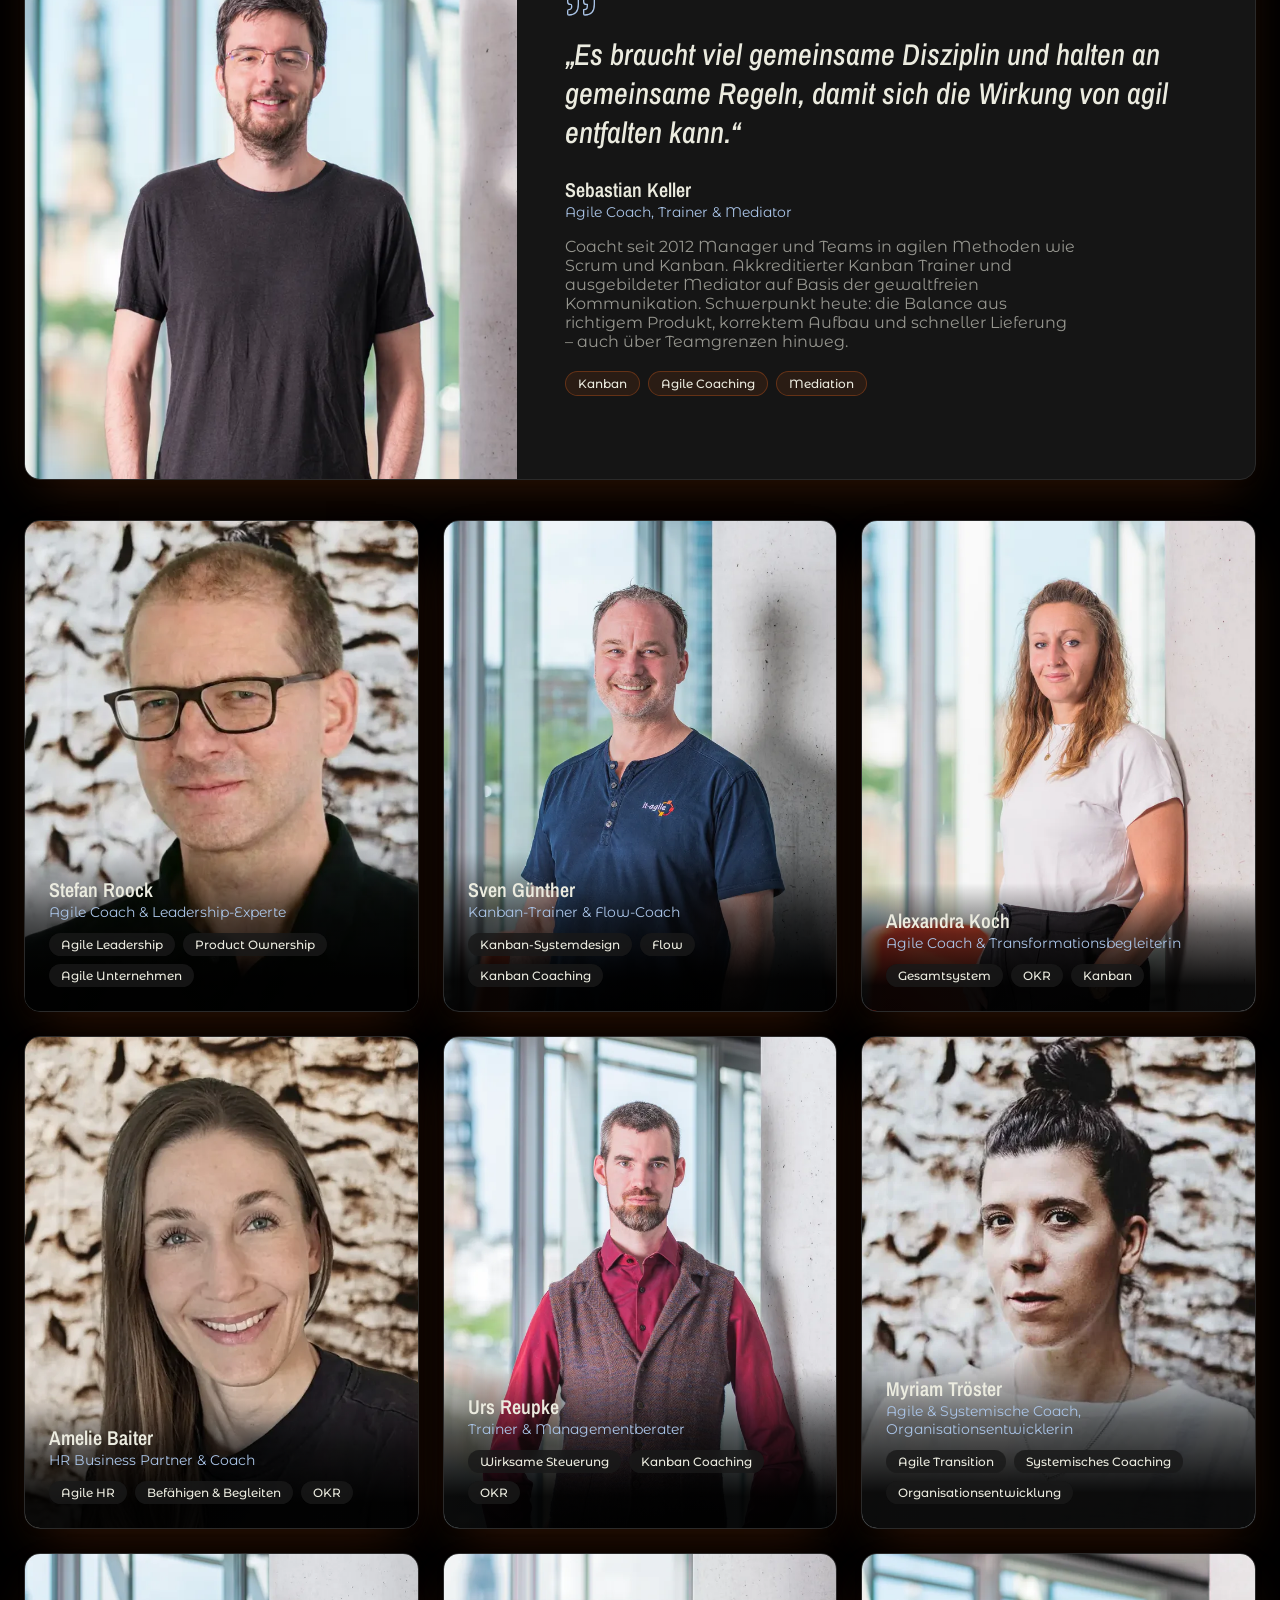
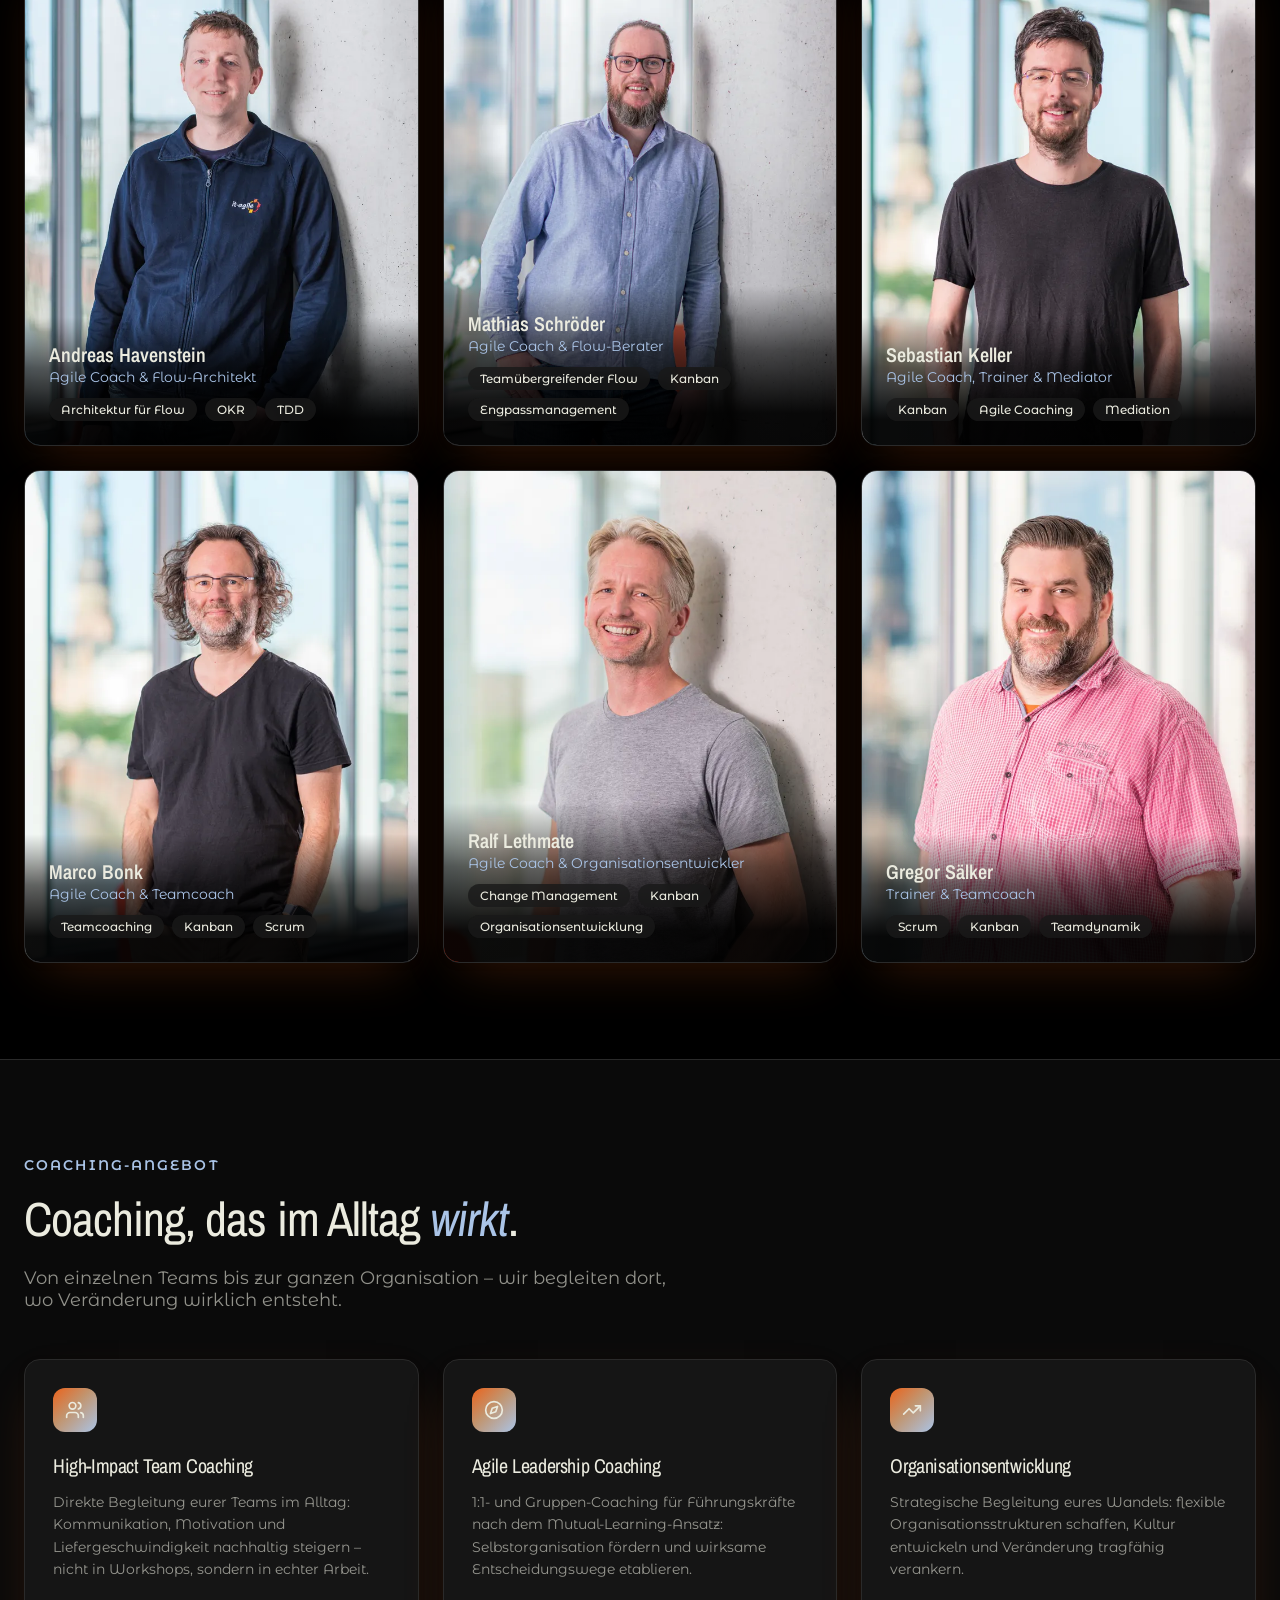
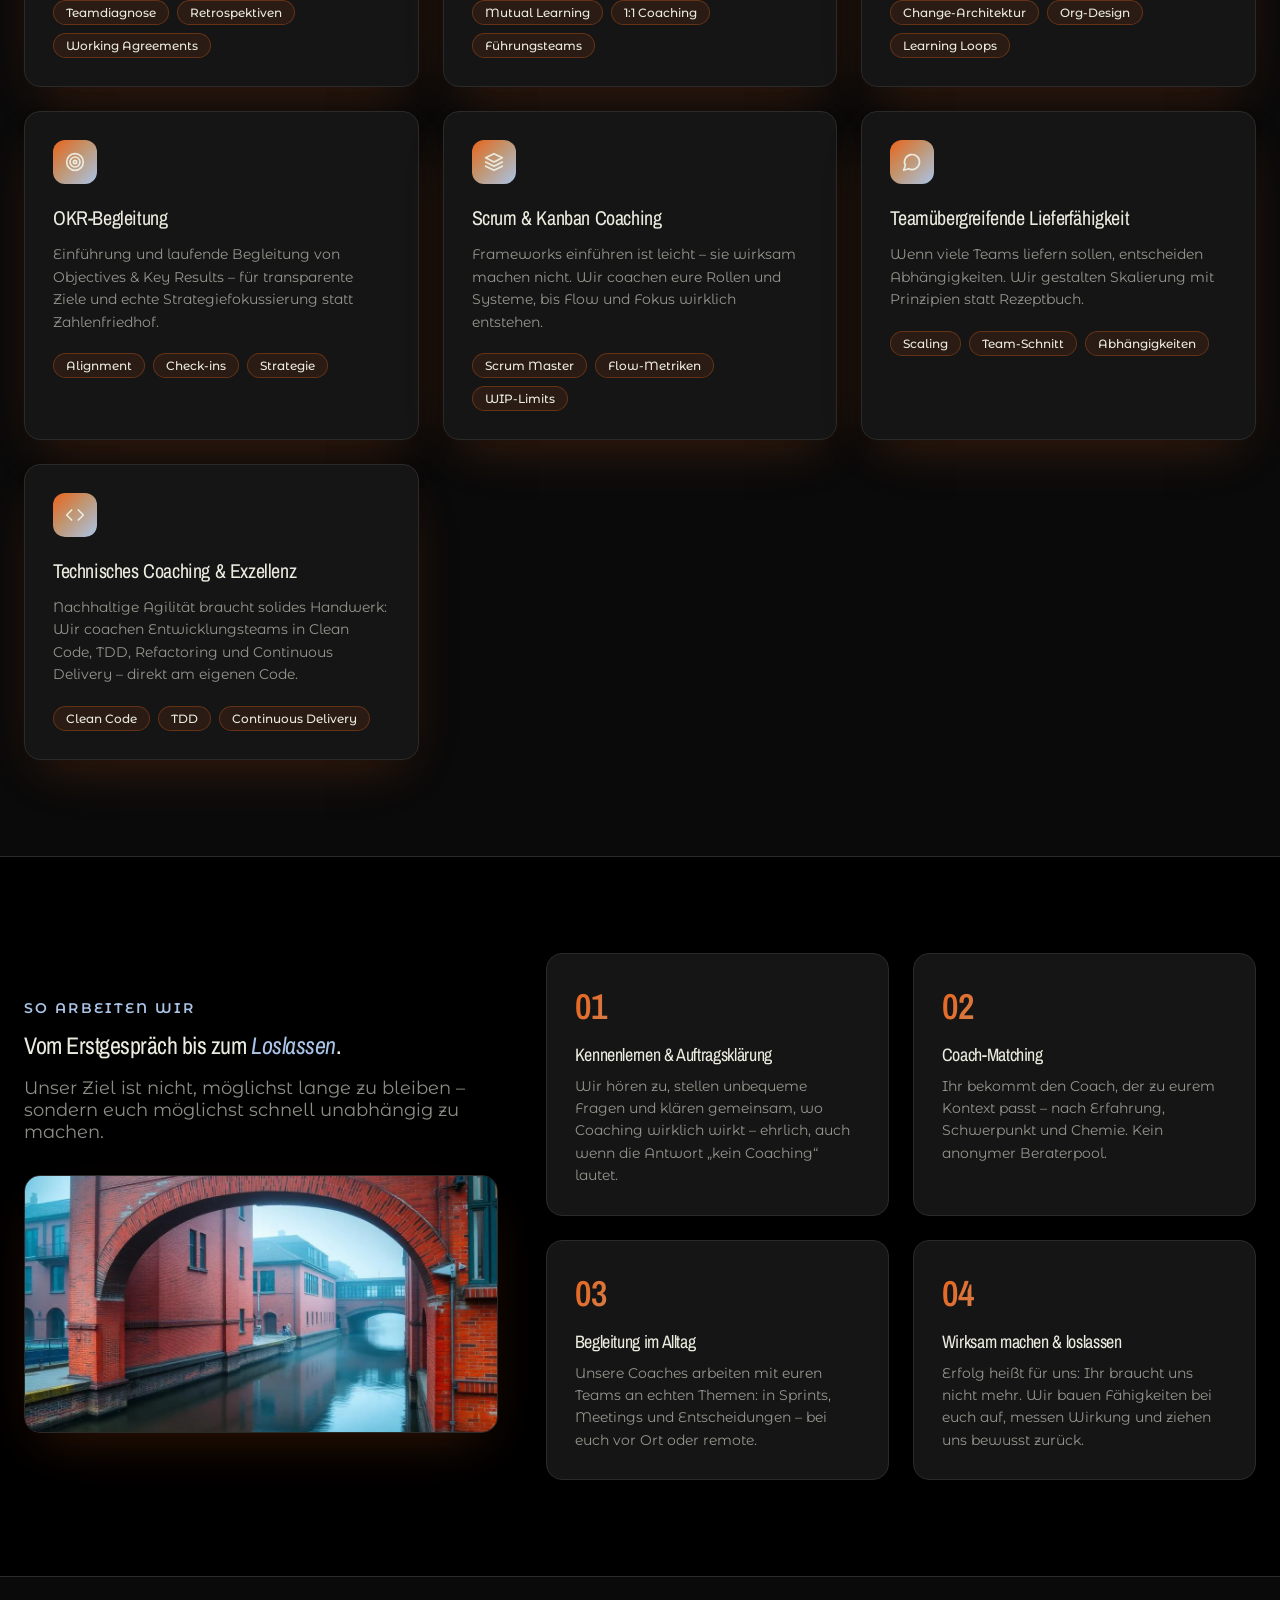
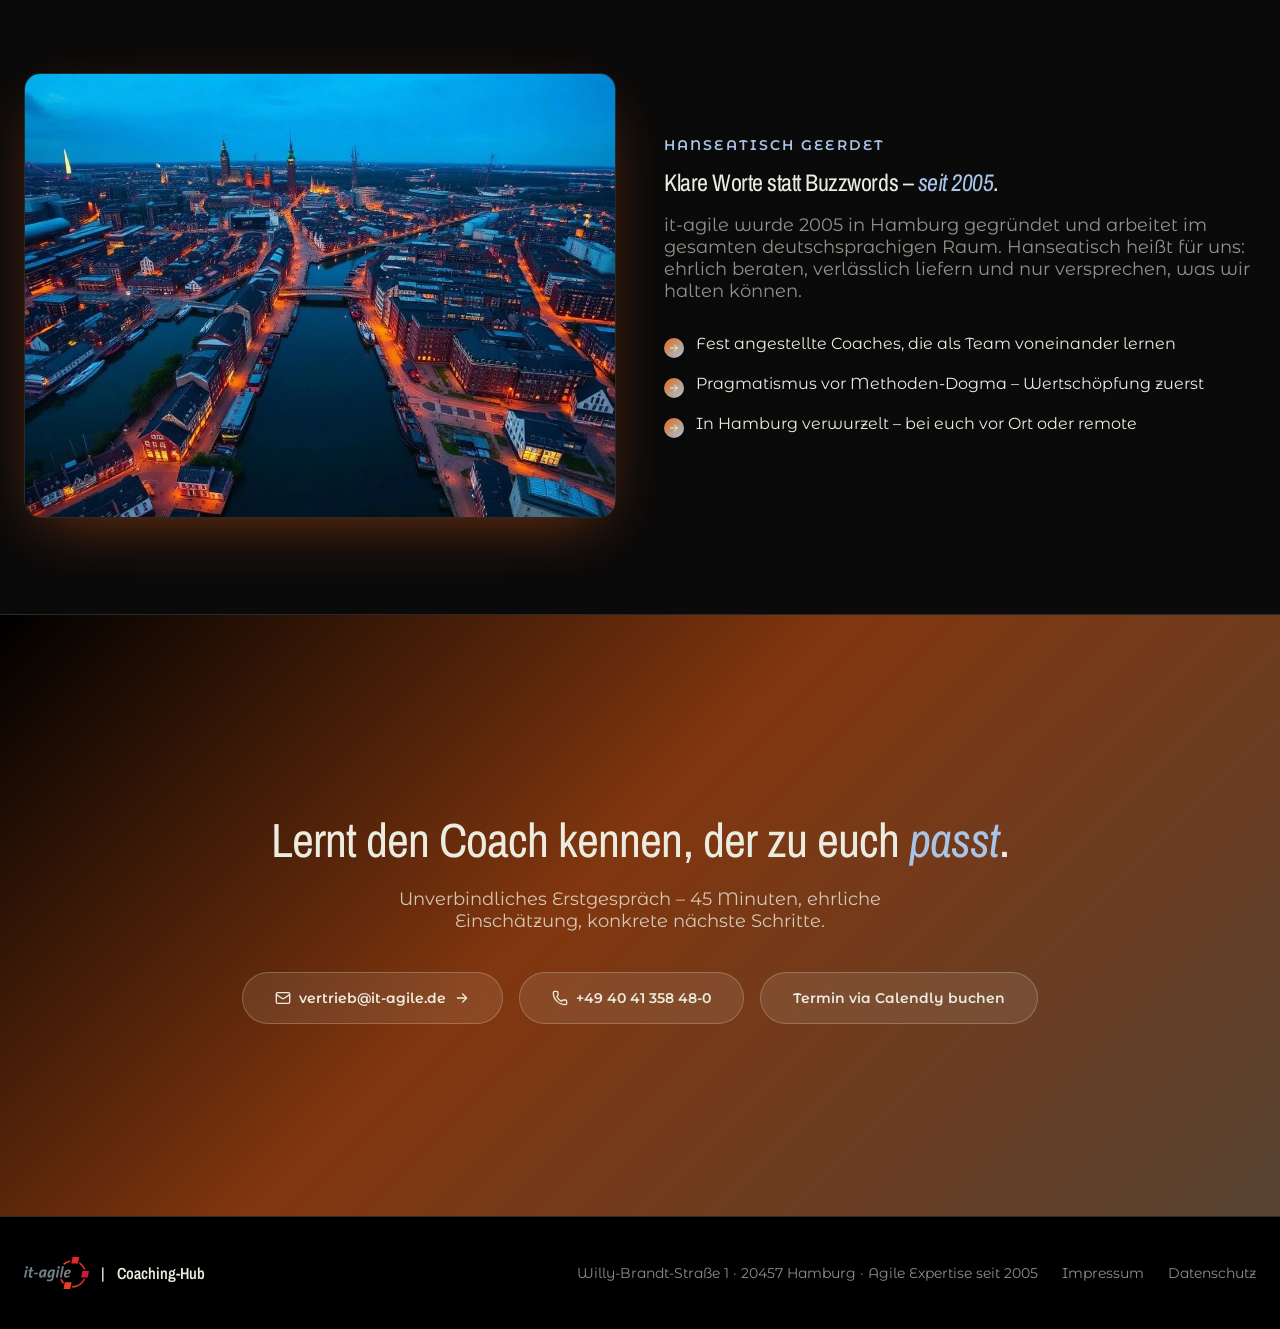
==== commit fcea85e9: "Coach-Profile von Marco Bonk, Ralf Lethmate und Gregor Sälker hinzufügen Inhalte von den Profilseite" ====
--- a/index.html
+++ b/index.html
@@ -381,6 +381,90 @@
           <span class="tag">Kanban</span>
           <span class="tag">Agile Coaching</span>
           <span class="tag">Mediation</span>
+        </div>
+      </div>
+    </button>
+
+    <button type="button" class="coach-card" aria-label="Coach anzeigen: Marco Bonk, Agile Coach & Teamcoach"
+      data-name="Marco Bonk" data-role="Agile Coach &amp; Teamcoach"
+      data-quote="Schneller etwas an Kund:innen auszuliefern hat nichts damit zu tun, dass irgendjemand schneller arbeiten muss. Es geht darum den Arbeitsprozess und die Interaktion darauf auszurichten."
+      data-bio="Hat Produktentwicklung und Projektmanagement bei einem Verlag kennengelernt und dort im Zuge der Digitalisierung neue Lösungen für neue Probleme gesucht. Seit 2015 agil unterwegs, zunächst als Scrum Master in der Logistikbranche, seit 2018 als Berater bei it-agile. Schwerpunkt heute: Arbeitsprozesse und Zusammenarbeit so ausrichten, dass Teams gemeinsam schneller an Kund:innen liefern – mit Scrum und Kanban."
+      data-image="assets/coach-marco.webp"
+      data-focus="Teamcoaching|Kanban|Scrum">
+      <img src="assets/coach-marco.webp" alt="Portrait von Marco Bonk" width="700" height="869" loading="lazy" />
+      <div class="coach-card-info">
+        <div class="name">Marco Bonk</div>
+        <div class="role">Agile Coach &amp; Teamcoach</div>
+        <div class="tag-row">
+          <span class="tag">Teamcoaching</span>
+          <span class="tag">Kanban</span>
+          <span class="tag">Scrum</span>
+        </div>
+      </div>
+      <div class="coach-card-hover">
+        <div class="name">Marco Bonk</div>
+        <div class="role">Agile Coach &amp; Teamcoach</div>
+        <p class="short-bio">Teamcoach für komplexe Herausforderungen. Richtet Arbeitsprozesse und Zusammenarbeit darauf aus, schneller an Kund:innen zu liefern.</p>
+        <div class="tag-row">
+          <span class="tag">Teamcoaching</span>
+          <span class="tag">Kanban</span>
+          <span class="tag">Scrum</span>
+        </div>
+      </div>
+    </button>
+
+    <button type="button" class="coach-card" aria-label="Coach anzeigen: Ralf Lethmate, Agile Coach & Organisationsentwickler"
+      data-name="Ralf Lethmate" data-role="Agile Coach &amp; Organisationsentwickler"
+      data-quote="Distanz zwischen Problem und Problemlösern verringern. Kleine Schritte gehen. Mit dem Ende im Sinn handeln. Besser werden. Dran bleiben."
+      data-bio="Promovierter Physiker mit MBA. Seit 2002 Projektleiter, zunächst im klassischen Projektmanagement in KMUs und internationalen Konzernen, bis Scrum und Kanban seine Begeisterung für agile Praktiken entfachten. Ausgebildeter Change Manager, Release Train Engineer und unFIX-Partner. Schwerpunkt heute: Organisationen so entwickeln, dass viele Teams gemeinsam liefern – mit kurzen Feedback-Schleifen zwischen Menschen und Produkt."
+      data-image="assets/coach-ralf.webp"
+      data-focus="Change Management|Kanban|Organisationsentwicklung">
+      <img src="assets/coach-ralf.webp" alt="Portrait von Ralf Lethmate" width="700" height="869" loading="lazy" />
+      <div class="coach-card-info">
+        <div class="name">Ralf Lethmate</div>
+        <div class="role">Agile Coach &amp; Organisationsentwickler</div>
+        <div class="tag-row">
+          <span class="tag">Change Management</span>
+          <span class="tag">Kanban</span>
+          <span class="tag">Organisationsentwicklung</span>
+        </div>
+      </div>
+      <div class="coach-card-hover">
+        <div class="name">Ralf Lethmate</div>
+        <div class="role">Agile Coach &amp; Organisationsentwickler</div>
+        <p class="short-bio">Change Manager und Organisationsentwickler. Verringert die Distanz zwischen Problem und Problemlösern – auch über Teamgrenzen hinweg.</p>
+        <div class="tag-row">
+          <span class="tag">Change Management</span>
+          <span class="tag">Kanban</span>
+          <span class="tag">Organisationsentwicklung</span>
+        </div>
+      </div>
+    </button>
+
+    <button type="button" class="coach-card" aria-label="Coach anzeigen: Gregor Sälker, Trainer & Teamcoach"
+      data-name="Gregor Sälker" data-role="Trainer &amp; Teamcoach"
+      data-quote="Kümmere dich zuerst um das Wichtigste und lerne daraus für deine nächsten Schritte."
+      data-bio="Hat während seines Wirtschaftsinformatik-Studiums programmiert und im Praxissemester 2002 Extreme Programming kennengelernt. Unterstützt heute Unternehmen und Teams bei der agilen Transformation, bildet Scrum Master und Product Owner aus und arbeitet nicht nur mit Umsetzungsteams. Schwerpunkt heute: positive Teamdynamiken etablieren, damit Teams an einem Strang ziehen – auch über Teamgrenzen hinweg."
+      data-image="assets/coach-gregor.webp"
+      data-focus="Scrum|Kanban|Teamdynamik">
+      <img src="assets/coach-gregor.webp" alt="Portrait von Gregor Sälker" width="700" height="869" loading="lazy" />
+      <div class="coach-card-info">
+        <div class="name">Gregor Sälker</div>
+        <div class="role">Trainer &amp; Teamcoach</div>
+        <div class="tag-row">
+          <span class="tag">Scrum</span>
+          <span class="tag">Kanban</span>
+          <span class="tag">Teamdynamik</span>
+        </div>
+      </div>
+      <div class="coach-card-hover">
+        <div class="name">Gregor Sälker</div>
+        <div class="role">Trainer &amp; Teamcoach</div>
+        <p class="short-bio">Trainer und Teamcoach für Scrum und Kanban. Macht aus Einzelnen leistungsstarke Teams, die an einem Strang ziehen.</p>
+        <div class="tag-row">
+          <span class="tag">Scrum</span>
+          <span class="tag">Kanban</span>
+          <span class="tag">Teamdynamik</span>
         </div>
       </div>
     </button>
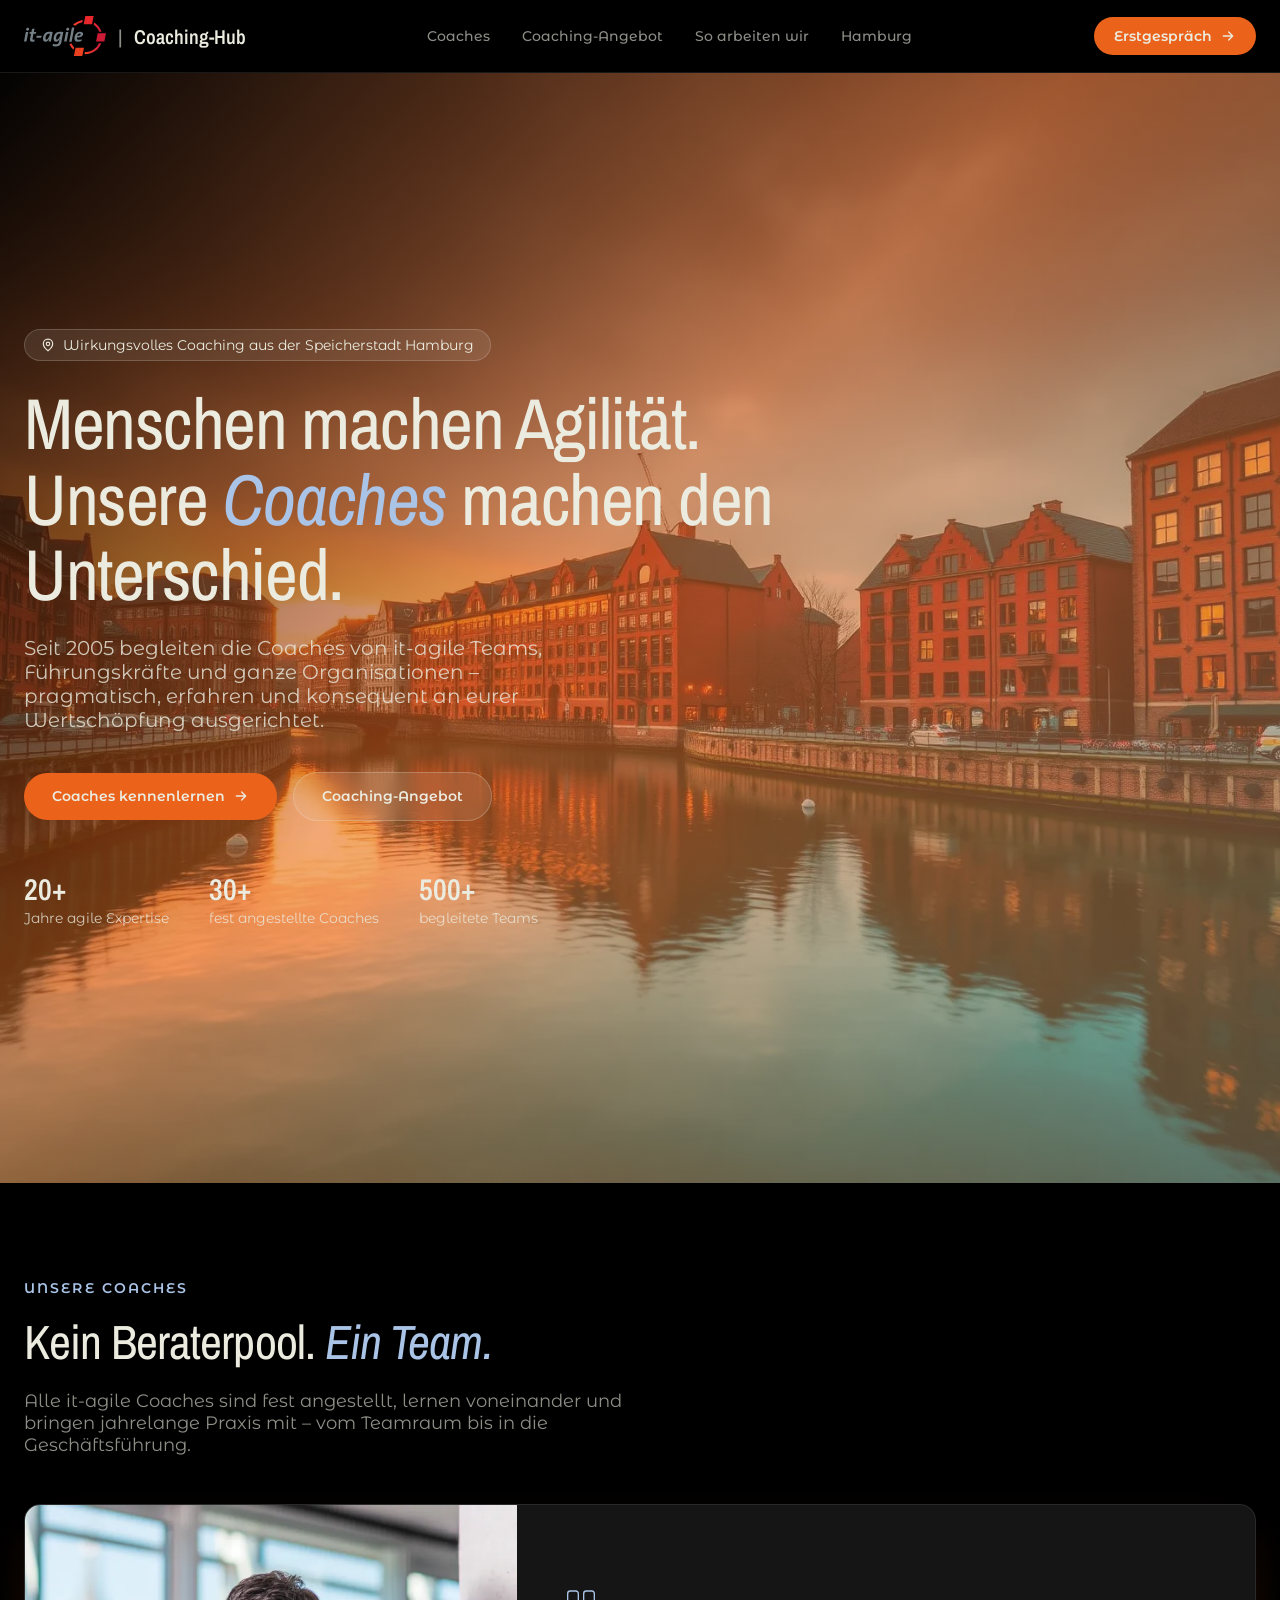
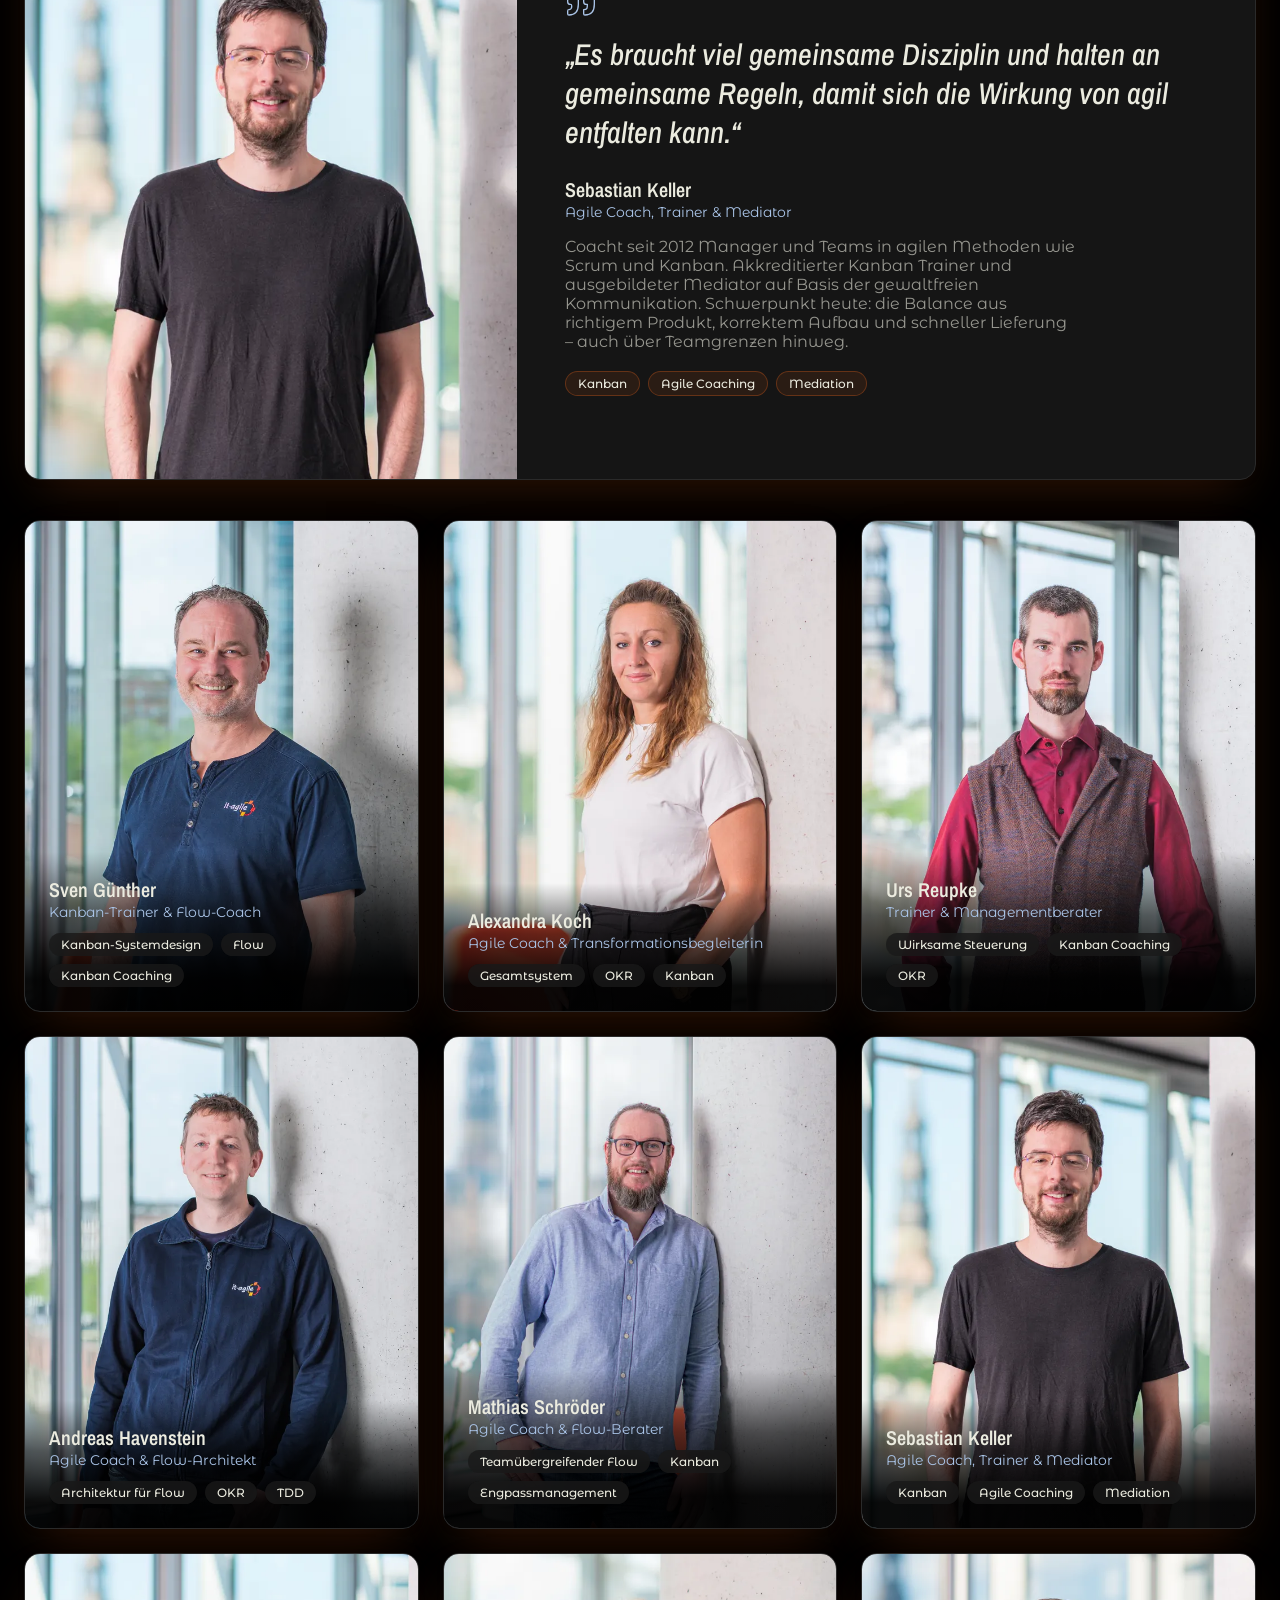
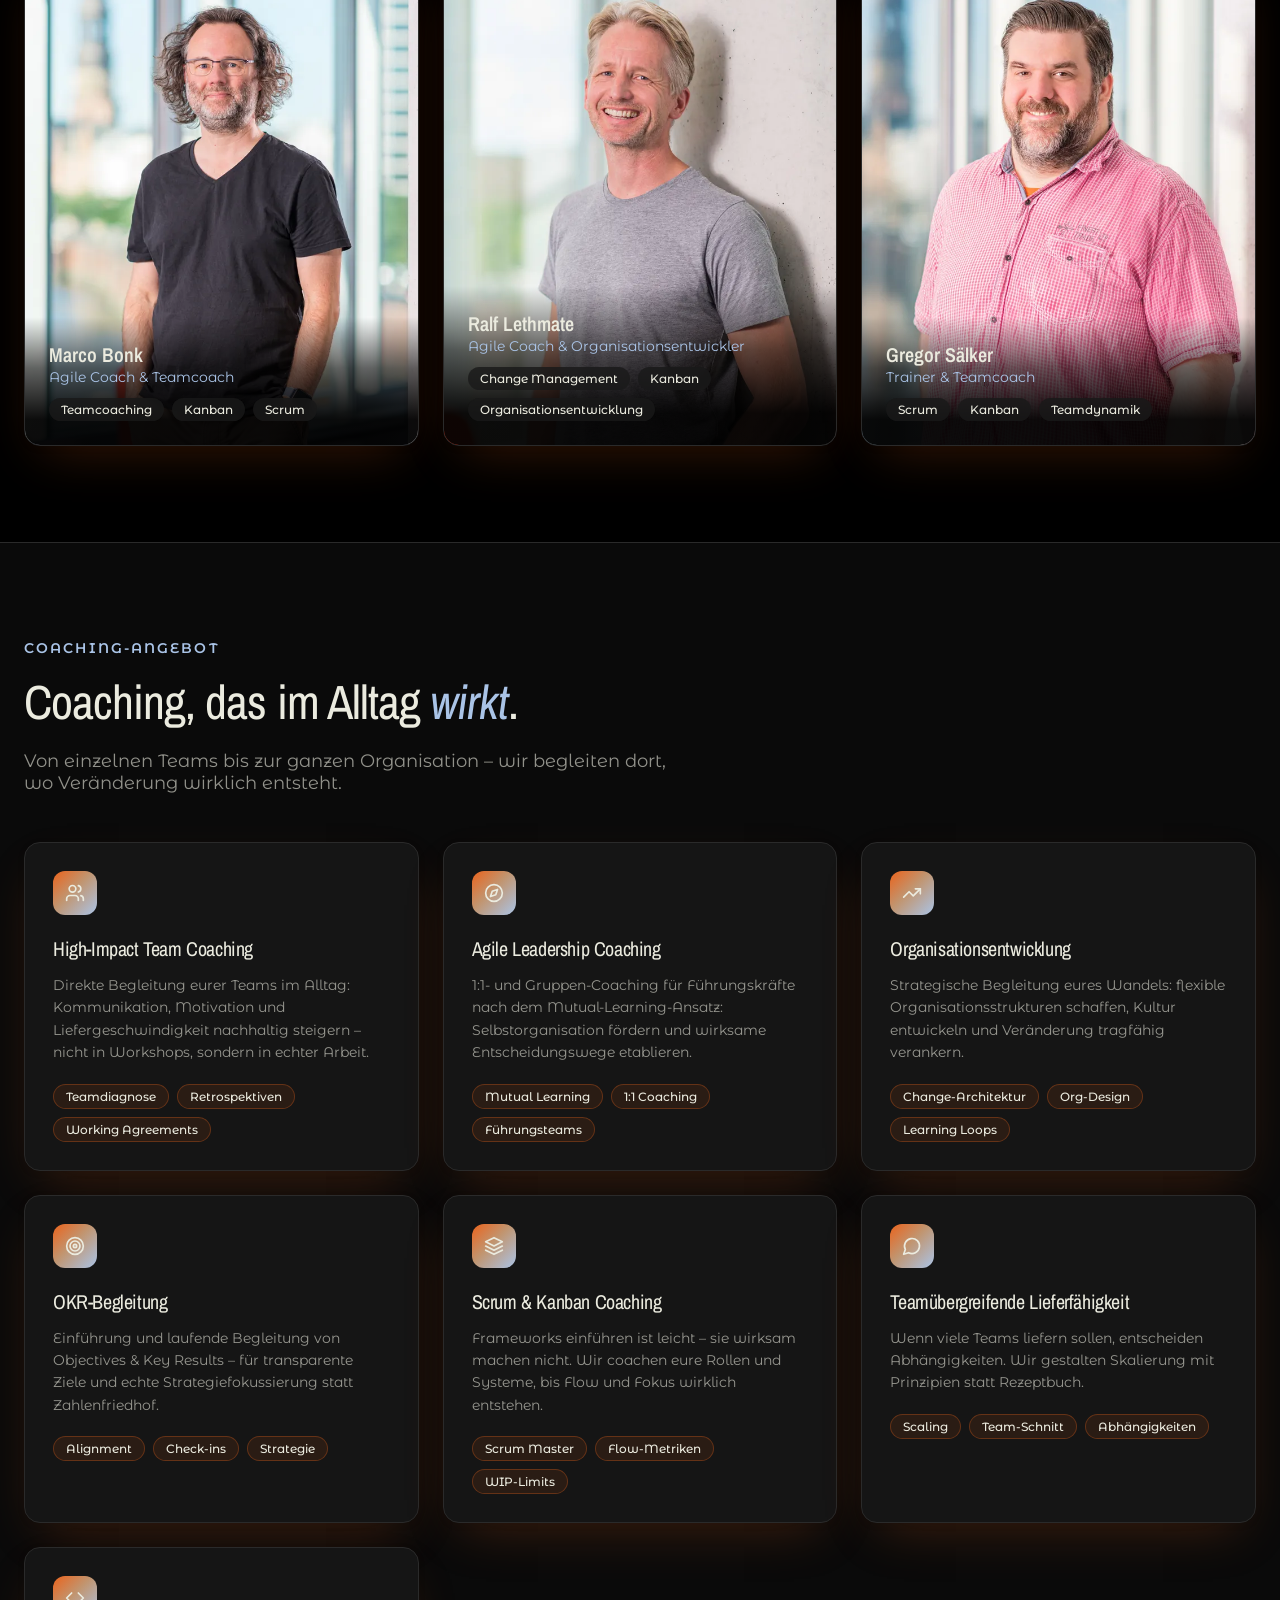
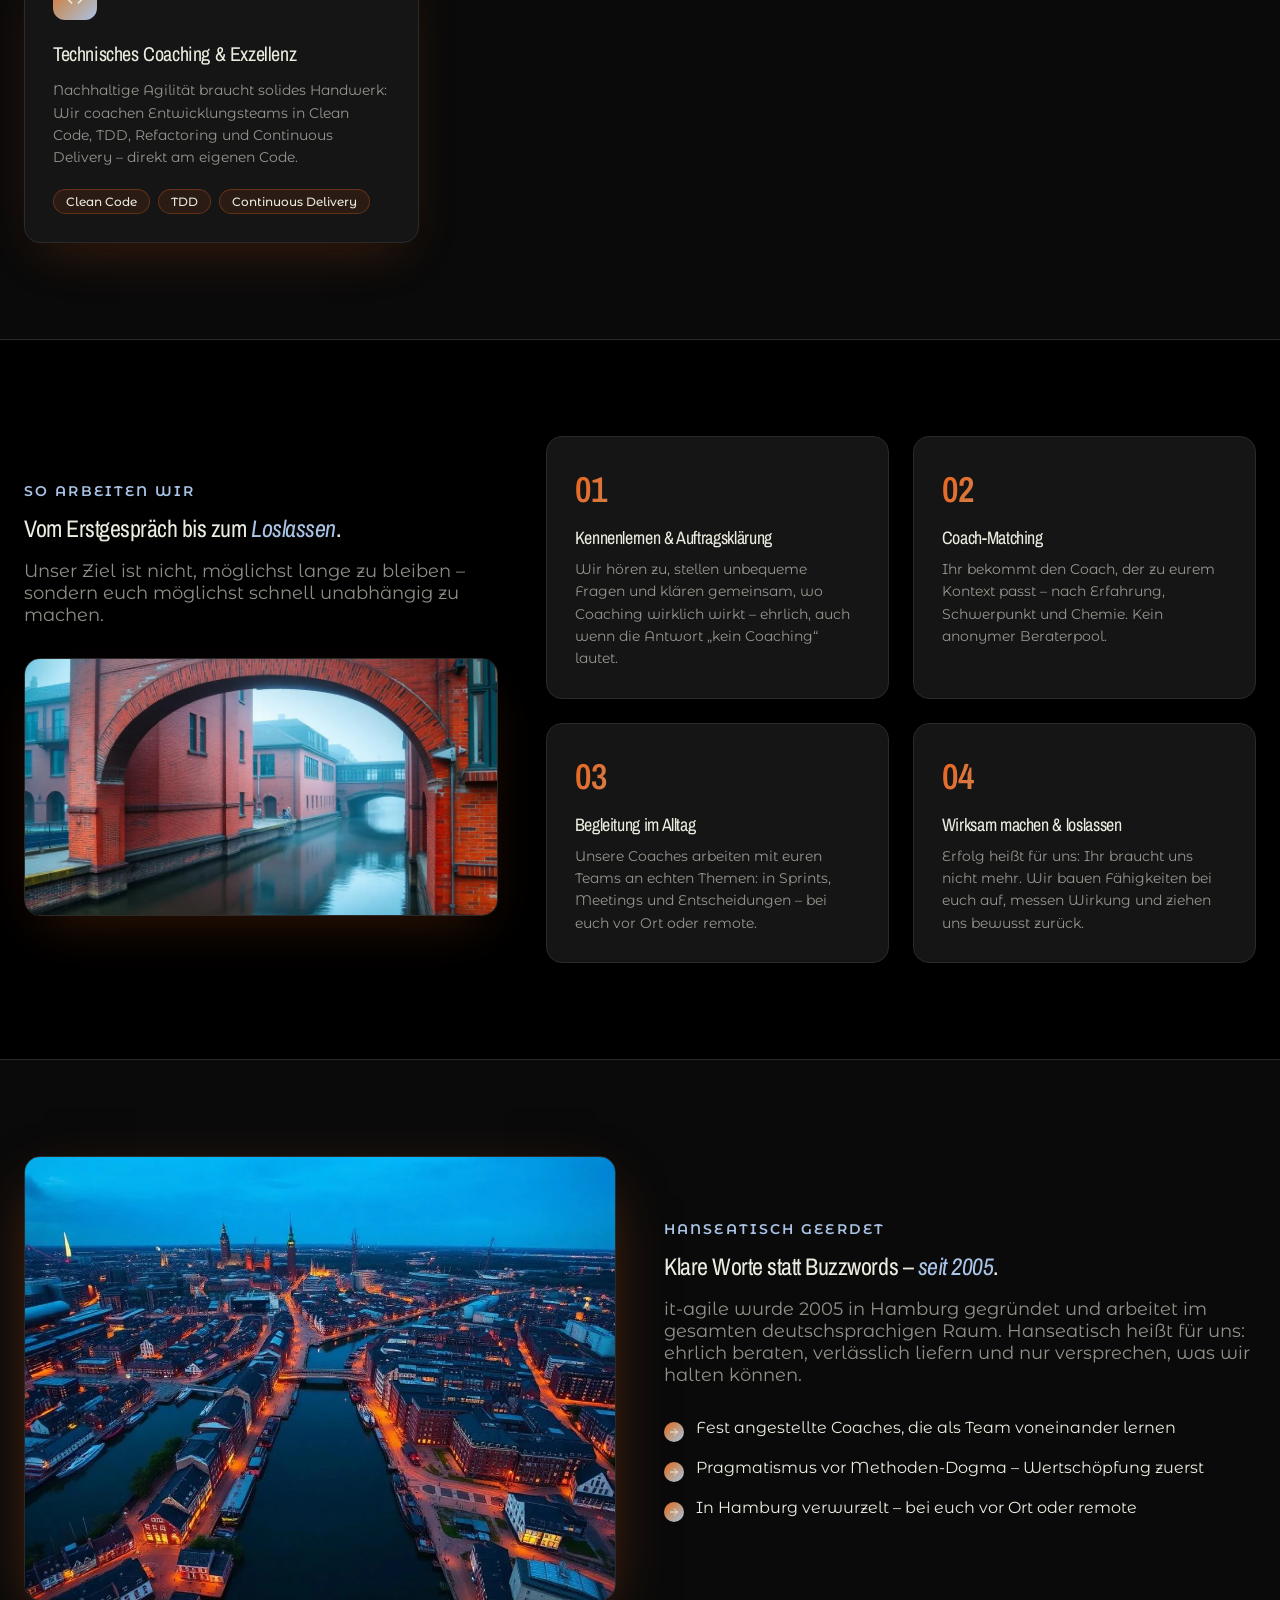
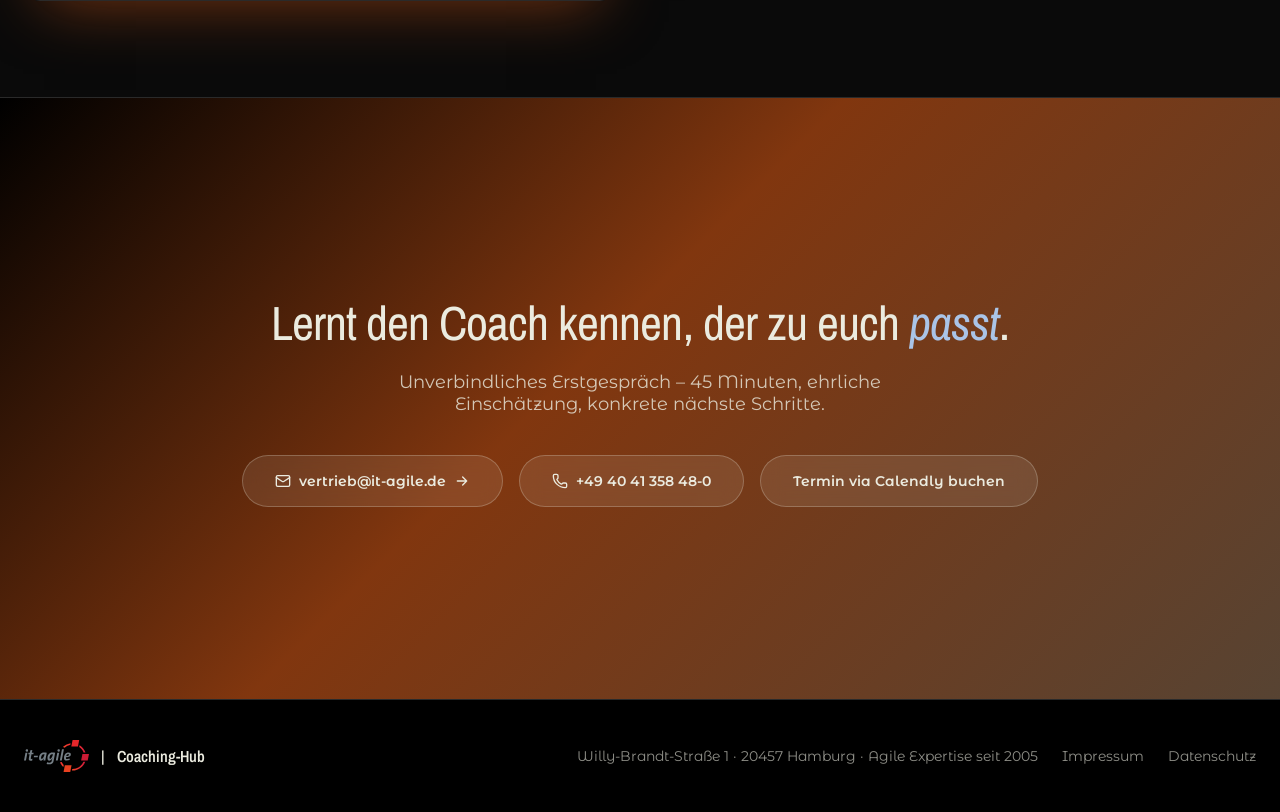
==== commit d826da92: "Coach-Profile von Stefan Roock, Amelie Baiter und Myriam Tröster vorerst entfernen Vorerst entfernt," ====
--- a/index.html
+++ b/index.html
@@ -133,34 +133,6 @@
   </div>
 
   <div class="coach-grid">
-    <button type="button" class="coach-card" aria-label="Coach anzeigen: Stefan Roock, Agile Coach & Leadership-Experte"
-      data-name="Stefan Roock" data-role="Agile Coach &amp; Leadership-Experte"
-      data-quote="Für mich geht es darum, schneller bessere Wirkungen für Kunden und das eigene Unternehmen zu erzielen."
-      data-bio="Verbreitet und entwickelt agile Ansätze in Deutschland seit 1999 – als Entwickler, Scrum Master, Agile Coach und Product Owner. Konferenzredner und Autor von Büchern und Artikeln. Schwerpunkt heute: agile Leadership – Führungskräfte dabei begleiten, Organisationen mit vielen Teams wirksam zu steuern."
-      data-image="assets/coach-stefan.webp"
-      data-focus="Agile Leadership|Product Ownership|Agile Unternehmen">
-      <img src="assets/coach-stefan.webp" alt="Portrait von Stefan Roock" width="700" height="869" loading="lazy" />
-      <div class="coach-card-info">
-        <div class="name">Stefan Roock</div>
-        <div class="role">Agile Coach &amp; Leadership-Experte</div>
-        <div class="tag-row">
-          <span class="tag">Agile Leadership</span>
-          <span class="tag">Product Ownership</span>
-          <span class="tag">Agile Unternehmen</span>
-        </div>
-      </div>
-      <div class="coach-card-hover">
-        <div class="name">Stefan Roock</div>
-        <div class="role">Agile Coach &amp; Leadership-Experte</div>
-        <p class="short-bio">Agile-Pionier seit 1999. Begleitet Führungskräfte dabei, Organisationen so zu steuern, dass Teams gemeinsam schneller Wirkung erzielen.</p>
-        <div class="tag-row">
-          <span class="tag">Agile Leadership</span>
-          <span class="tag">Product Ownership</span>
-          <span class="tag">Agile Unternehmen</span>
-        </div>
-      </div>
-    </button>
-
     <button type="button" class="coach-card" aria-label="Coach anzeigen: Sven Günther, Kanban-Trainer & Flow-Coach"
       data-name="Sven Günther" data-role="Kanban-Trainer &amp; Flow-Coach"
       data-quote="Agil ist in erster Linie keine Arbeitsweise, sondern eine Eigenschaft."
@@ -217,34 +189,6 @@
       </div>
     </button>
 
-    <button type="button" class="coach-card" aria-label="Coach anzeigen: Amelie Baiter, HR Business Partner & Coach"
-      data-name="Amelie Baiter" data-role="HR Business Partner &amp; Coach"
-      data-quote="Neugierig bleiben, Veränderung gestalten, Entwicklung feiern, Ungewissheit aushalten lernen, angstfrei ausprobieren, hinterfragen, lustvoll scheitern."
-      data-bio="Psychologin (M.Sc.) mit klinischem Hintergrund. Hat schon in hierarchischen Kontexten kleine, agile Inseln geschaffen und zuletzt als Leiterin einer Familienberatungsstelle deren Transformation zu einer agilen Beratungsstelle gestaltet. Seit 2023 bei it-agile mit Schwerpunkt Agile HR."
-      data-image="assets/coach-amelie.webp"
-      data-focus="Agile HR|Befähigen &amp; Begleiten|OKR">
-      <img src="assets/coach-amelie.webp" alt="Portrait von Amelie Baiter" width="700" height="869" loading="lazy" />
-      <div class="coach-card-info">
-        <div class="name">Amelie Baiter</div>
-        <div class="role">HR Business Partner &amp; Coach</div>
-        <div class="tag-row">
-          <span class="tag">Agile HR</span>
-          <span class="tag">Befähigen &amp; Begleiten</span>
-          <span class="tag">OKR</span>
-        </div>
-      </div>
-      <div class="coach-card-hover">
-        <div class="name">Amelie Baiter</div>
-        <div class="role">HR Business Partner &amp; Coach</div>
-        <p class="short-bio">HR-Spezialistin, Coach und Psychologin. Sieht die Personalabteilung als Nervensystem des Unternehmens – als Ort für Innovation und Organisationsentwicklung.</p>
-        <div class="tag-row">
-          <span class="tag">Agile HR</span>
-          <span class="tag">Befähigen &amp; Begleiten</span>
-          <span class="tag">OKR</span>
-        </div>
-      </div>
-    </button>
-
     <button type="button" class="coach-card" aria-label="Coach anzeigen: Urs Reupke, Trainer & Managementberater"
       data-name="Urs Reupke" data-role="Trainer &amp; Managementberater"
       data-quote="Agil ist, wenn die Wirkung für unseren Kund:innen und unser Unternehmen im Fokus unserer Arbeit steht, wir nicht weiter planen, als wir sehen können und wir uns dabei genug Zeit einräumen, um den Markt und unsere Arbeit zu verstehen und zu verbessern."
@@ -269,34 +213,6 @@
           <span class="tag">Wirksame Steuerung</span>
           <span class="tag">Kanban Coaching</span>
           <span class="tag">OKR</span>
-        </div>
-      </div>
-    </button>
-
-    <button type="button" class="coach-card" aria-label="Coach anzeigen: Myriam Tröster, Agile & Systemische Coach, Organisationsentwicklerin"
-      data-name="Myriam Tröster" data-role="Agile &amp; Systemische Coach, Organisationsentwicklerin"
-      data-quote="Agilität ist eine Chance, gewohnte Denk- und Systemstrukturen zu verlassen."
-      data-bio="Begleitet Organisationen und Teams durch agile Transitionen. Systemische Coach und Organisationsentwicklerin mit einem Schwerpunkt auf agilen Wandlungsprozessen."
-      data-image="assets/coach-myriam.webp"
-      data-focus="Agile Transition|Systemisches Coaching|Organisationsentwicklung">
-      <img src="assets/coach-myriam.webp" alt="Portrait von Myriam Tröster" width="700" height="869" loading="lazy" />
-      <div class="coach-card-info">
-        <div class="name">Myriam Tröster</div>
-        <div class="role">Agile &amp; Systemische Coach, Organisationsentwicklerin</div>
-        <div class="tag-row">
-          <span class="tag">Agile Transition</span>
-          <span class="tag">Systemisches Coaching</span>
-          <span class="tag">Organisationsentwicklung</span>
-        </div>
-      </div>
-      <div class="coach-card-hover">
-        <div class="name">Myriam Tröster</div>
-        <div class="role">Agile &amp; Systemische Coach, Organisationsentwicklerin</div>
-        <p class="short-bio">Systemische Coachin und Organisationsentwicklerin. Begleitet agile Transitionen mit Blick auf das Ganze und die Menschen darin.</p>
-        <div class="tag-row">
-          <span class="tag">Agile Transition</span>
-          <span class="tag">Systemisches Coaching</span>
-          <span class="tag">Organisationsentwicklung</span>
         </div>
       </div>
     </button>
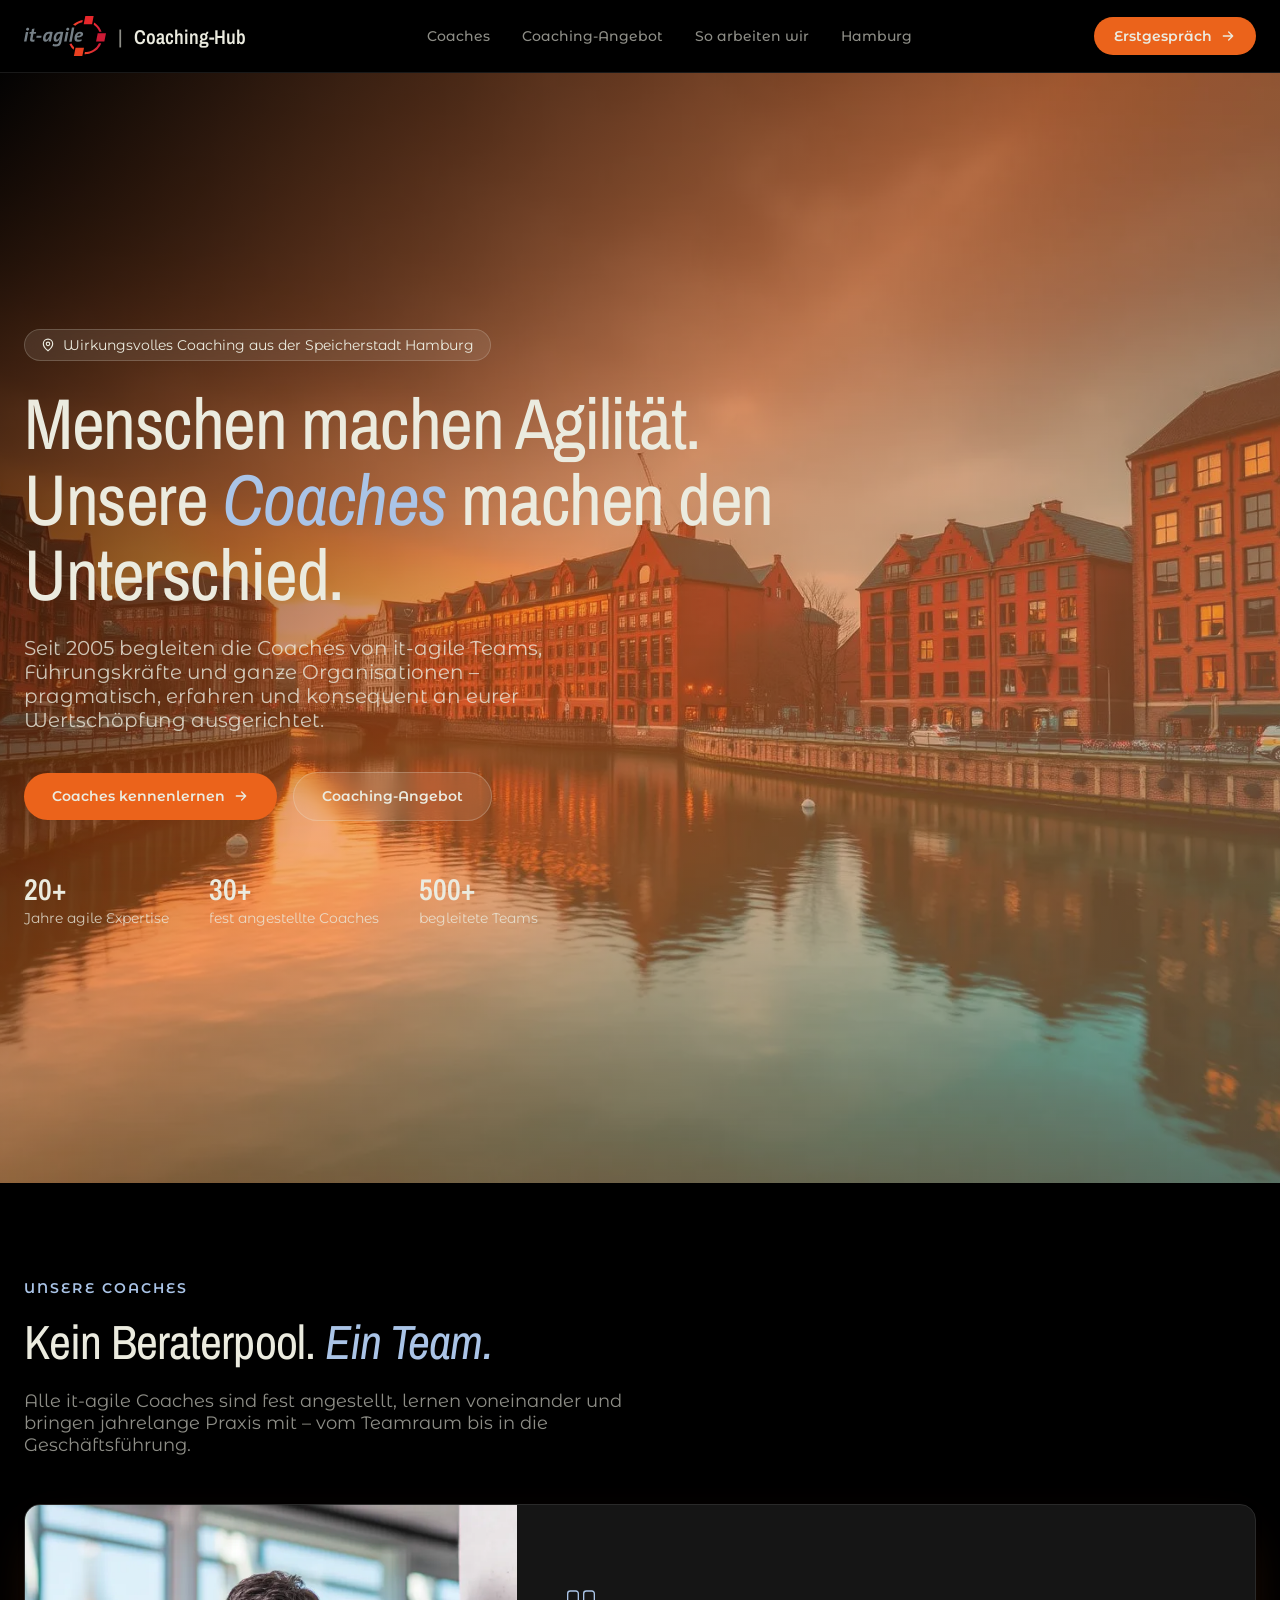
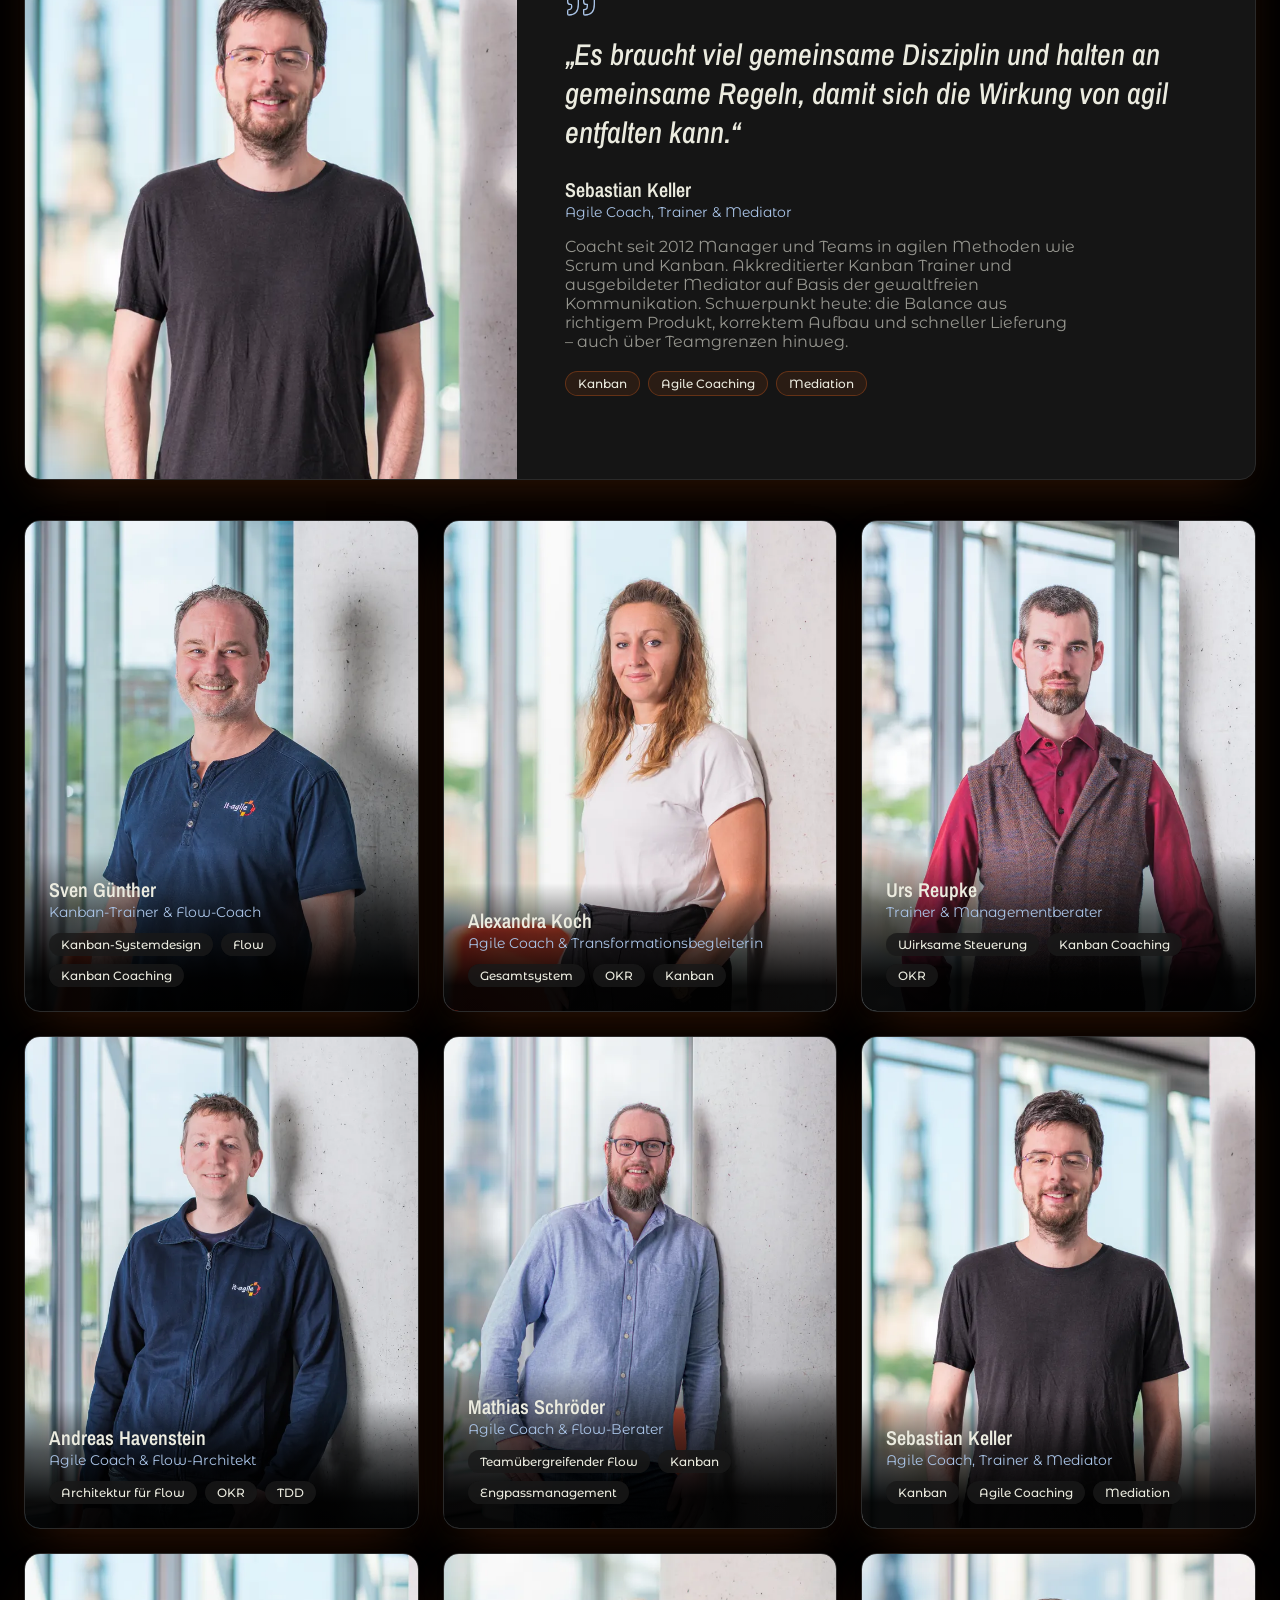
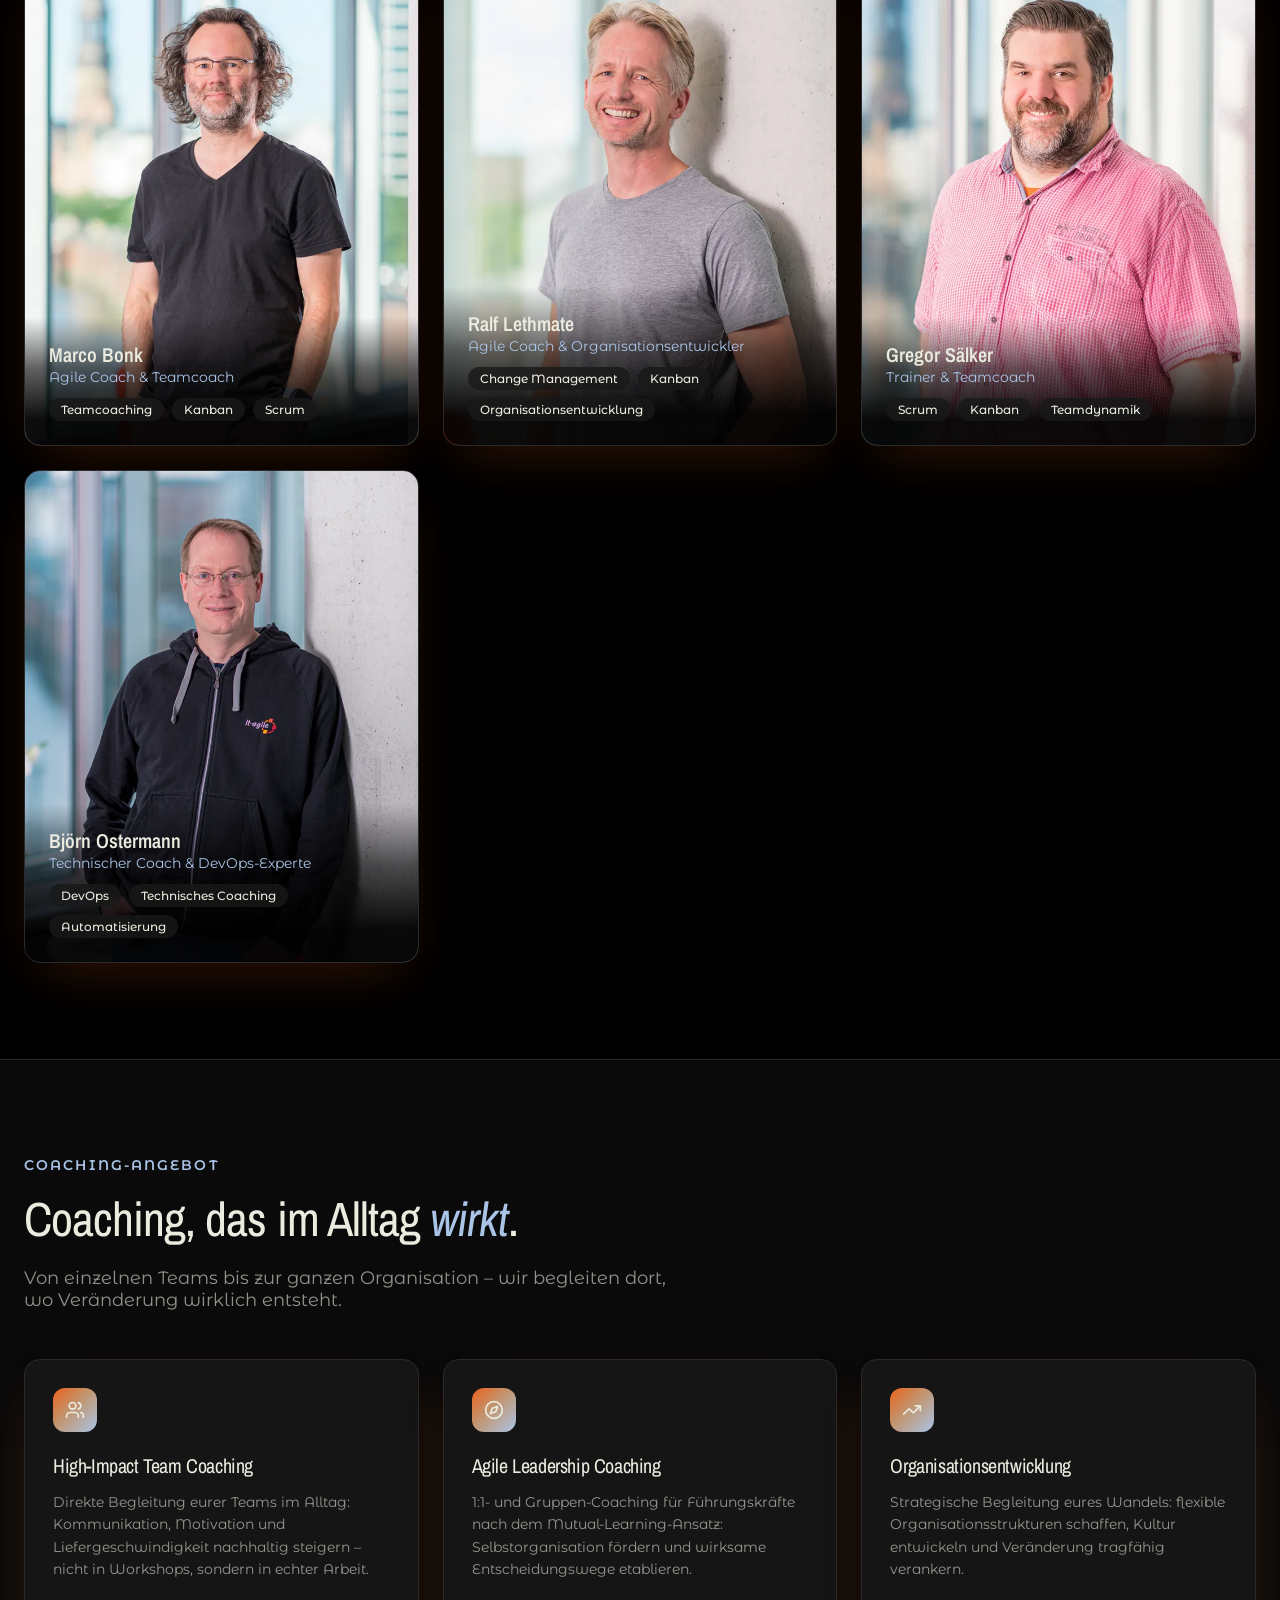
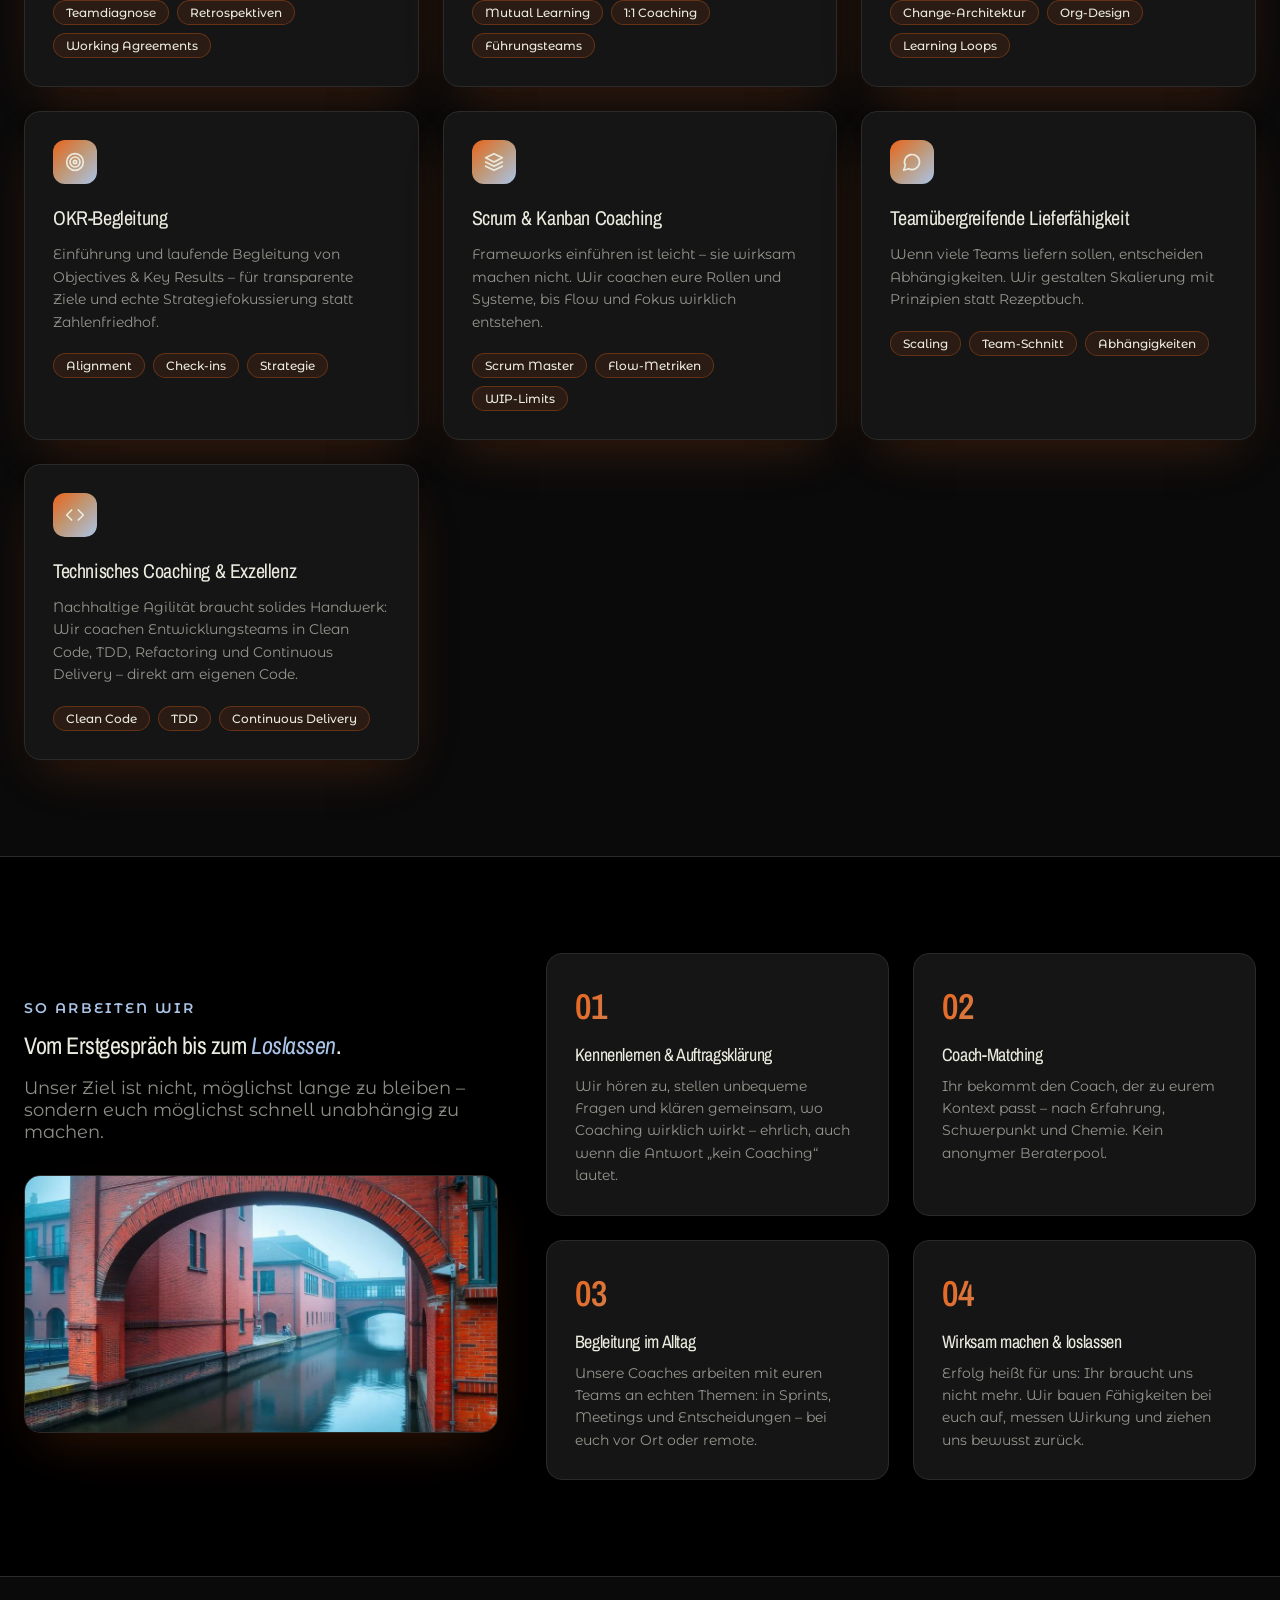
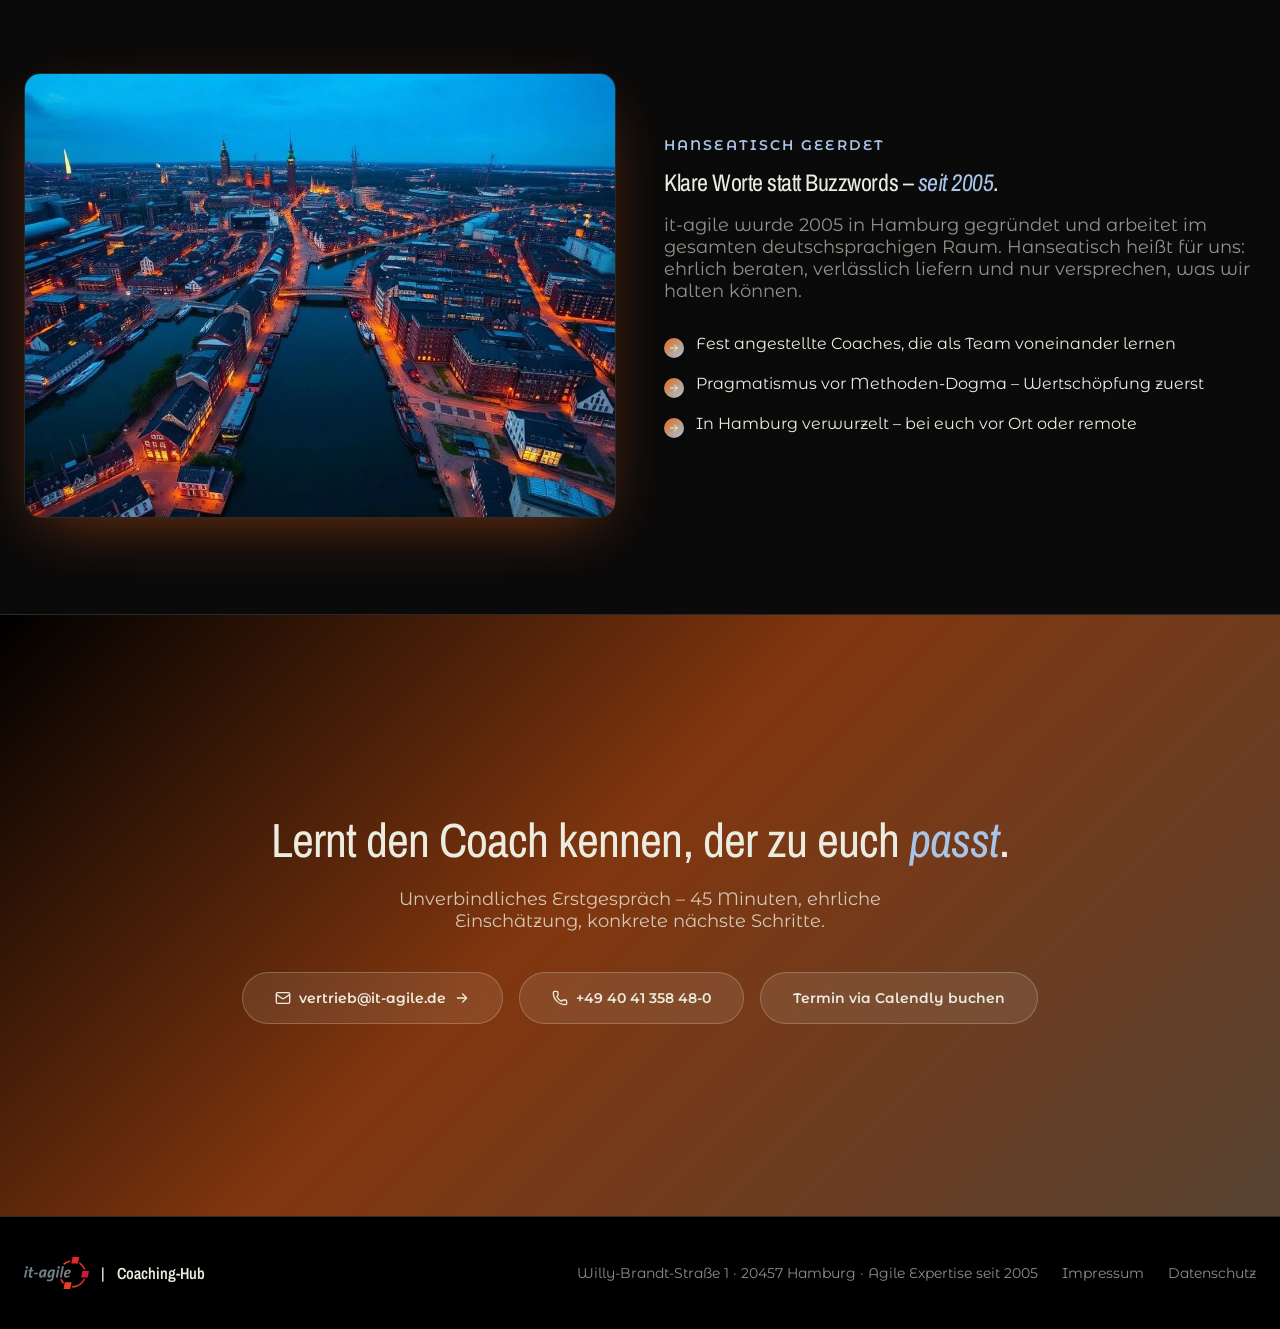
==== commit ccd11f39: "Coach-Profil von Björn Ostermann hinzufügen Co-Authored-By: Claude Opus 5.5 <noreply@anthropic.com>" ====
--- a/index.html
+++ b/index.html
@@ -381,6 +381,34 @@
           <span class="tag">Scrum</span>
           <span class="tag">Kanban</span>
           <span class="tag">Teamdynamik</span>
+        </div>
+      </div>
+    </button>
+
+    <button type="button" class="coach-card" aria-label="Coach anzeigen: Björn Ostermann, Technischer Coach & DevOps-Experte"
+      data-name="Björn Ostermann" data-role="Technischer Coach &amp; DevOps-Experte"
+      data-quote="Für mich bedeutet Agilität, mich immer wieder auf neue Gegebenheiten einzustellen und bei Problemen in kleinen Schritten iterativ auf eine immer bessere Lösung hinzuarbeiten."
+      data-bio="Hat an der Universität Hamburg Informatik mit Schwerpunkt Softwaretechnik studiert und dort agile Entwicklungsmethoden kennen und schätzen gelernt. Seit 1999 Softwareentwickler und 2005 einer der zehn Mitgründer von it-agile. Schwerpunkt heute: technisches Coaching mit agilen Entwicklungspraktiken, DevOps und Automatisierung, damit Teams schnell und verlässlich liefern können."
+      data-image="assets/coach-bjoern.webp"
+      data-focus="DevOps|Technisches Coaching|Automatisierung">
+      <img src="assets/coach-bjoern.webp" alt="Portrait von Björn Ostermann" width="700" height="869" loading="lazy" />
+      <div class="coach-card-info">
+        <div class="name">Björn Ostermann</div>
+        <div class="role">Technischer Coach &amp; DevOps-Experte</div>
+        <div class="tag-row">
+          <span class="tag">DevOps</span>
+          <span class="tag">Technisches Coaching</span>
+          <span class="tag">Automatisierung</span>
+        </div>
+      </div>
+      <div class="coach-card-hover">
+        <div class="name">Björn Ostermann</div>
+        <div class="role">Technischer Coach &amp; DevOps-Experte</div>
+        <p class="short-bio">Mitgründer von it-agile, technischer Coach und DevOps'ler. Stärkt Entwicklungspraktiken und automatisiert Prozesse für schnelle, verlässliche Lieferung.</p>
+        <div class="tag-row">
+          <span class="tag">DevOps</span>
+          <span class="tag">Technisches Coaching</span>
+          <span class="tag">Automatisierung</span>
         </div>
       </div>
     </button>
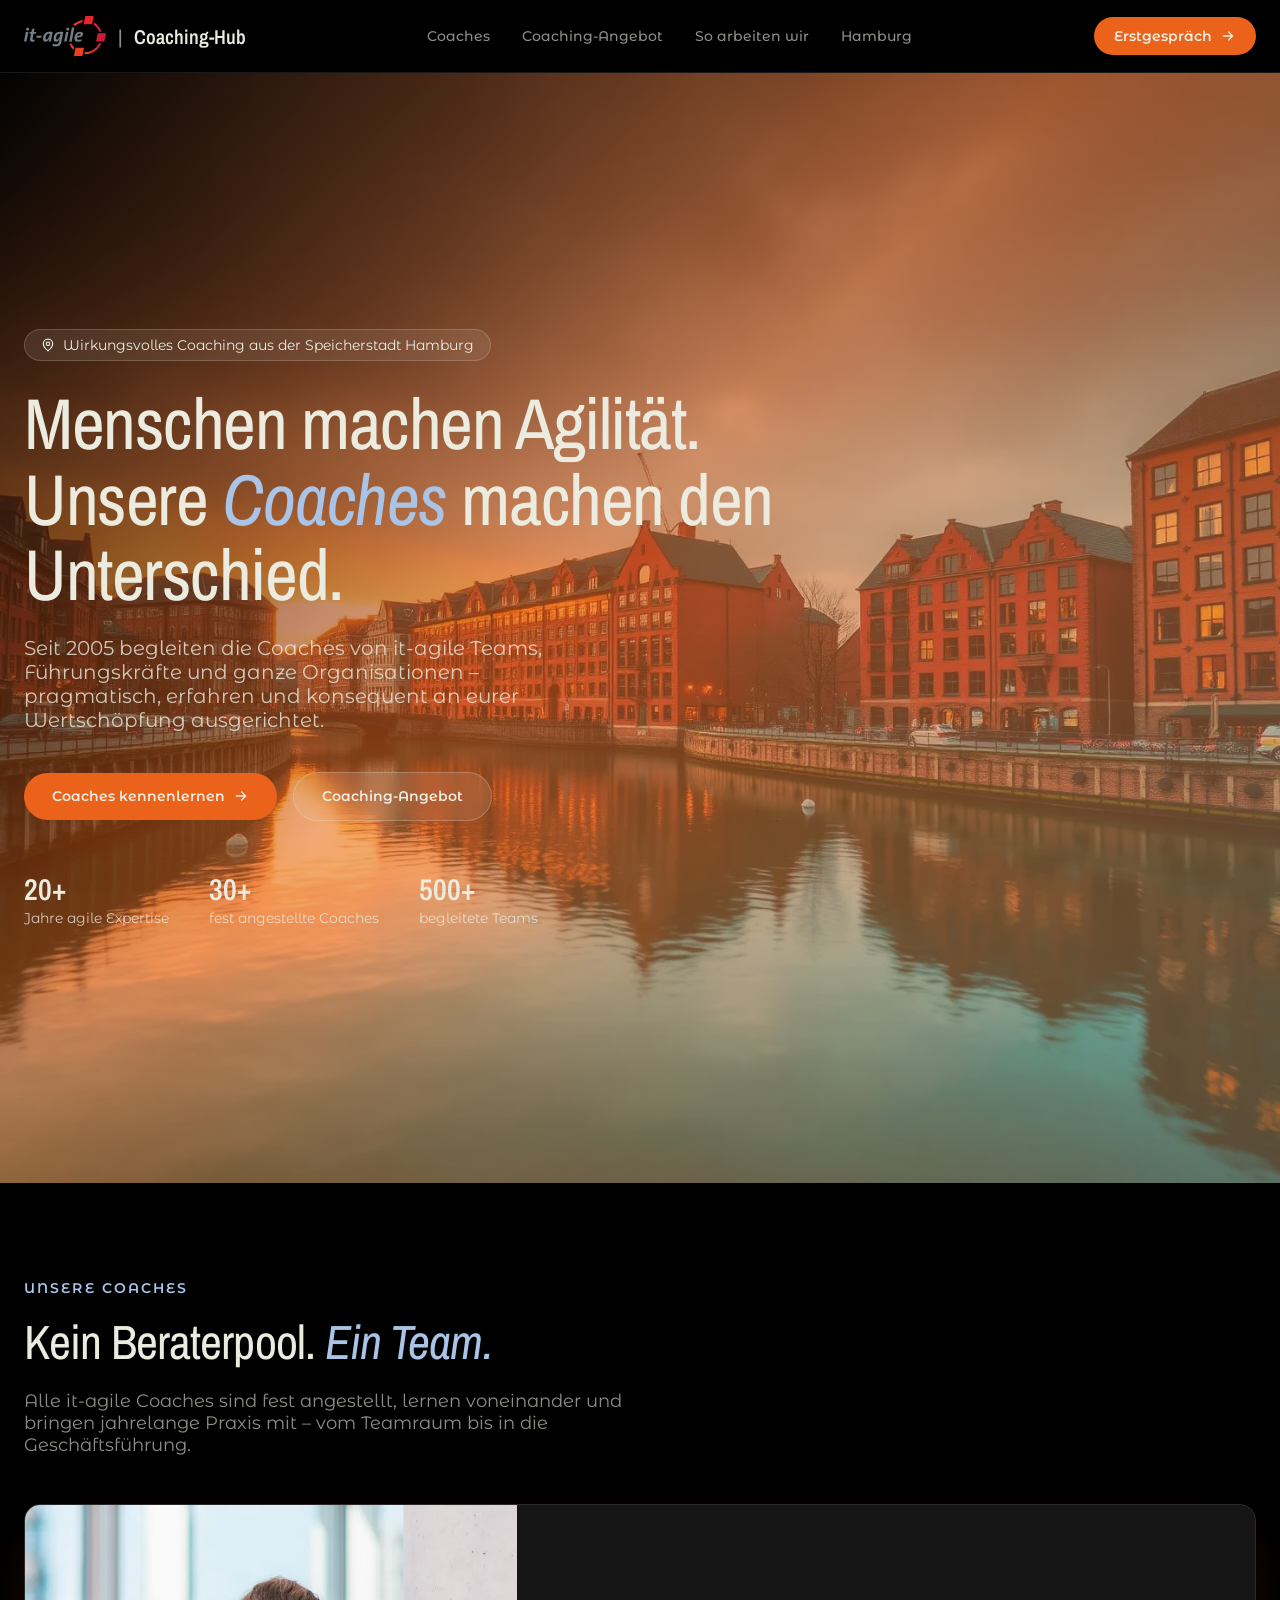
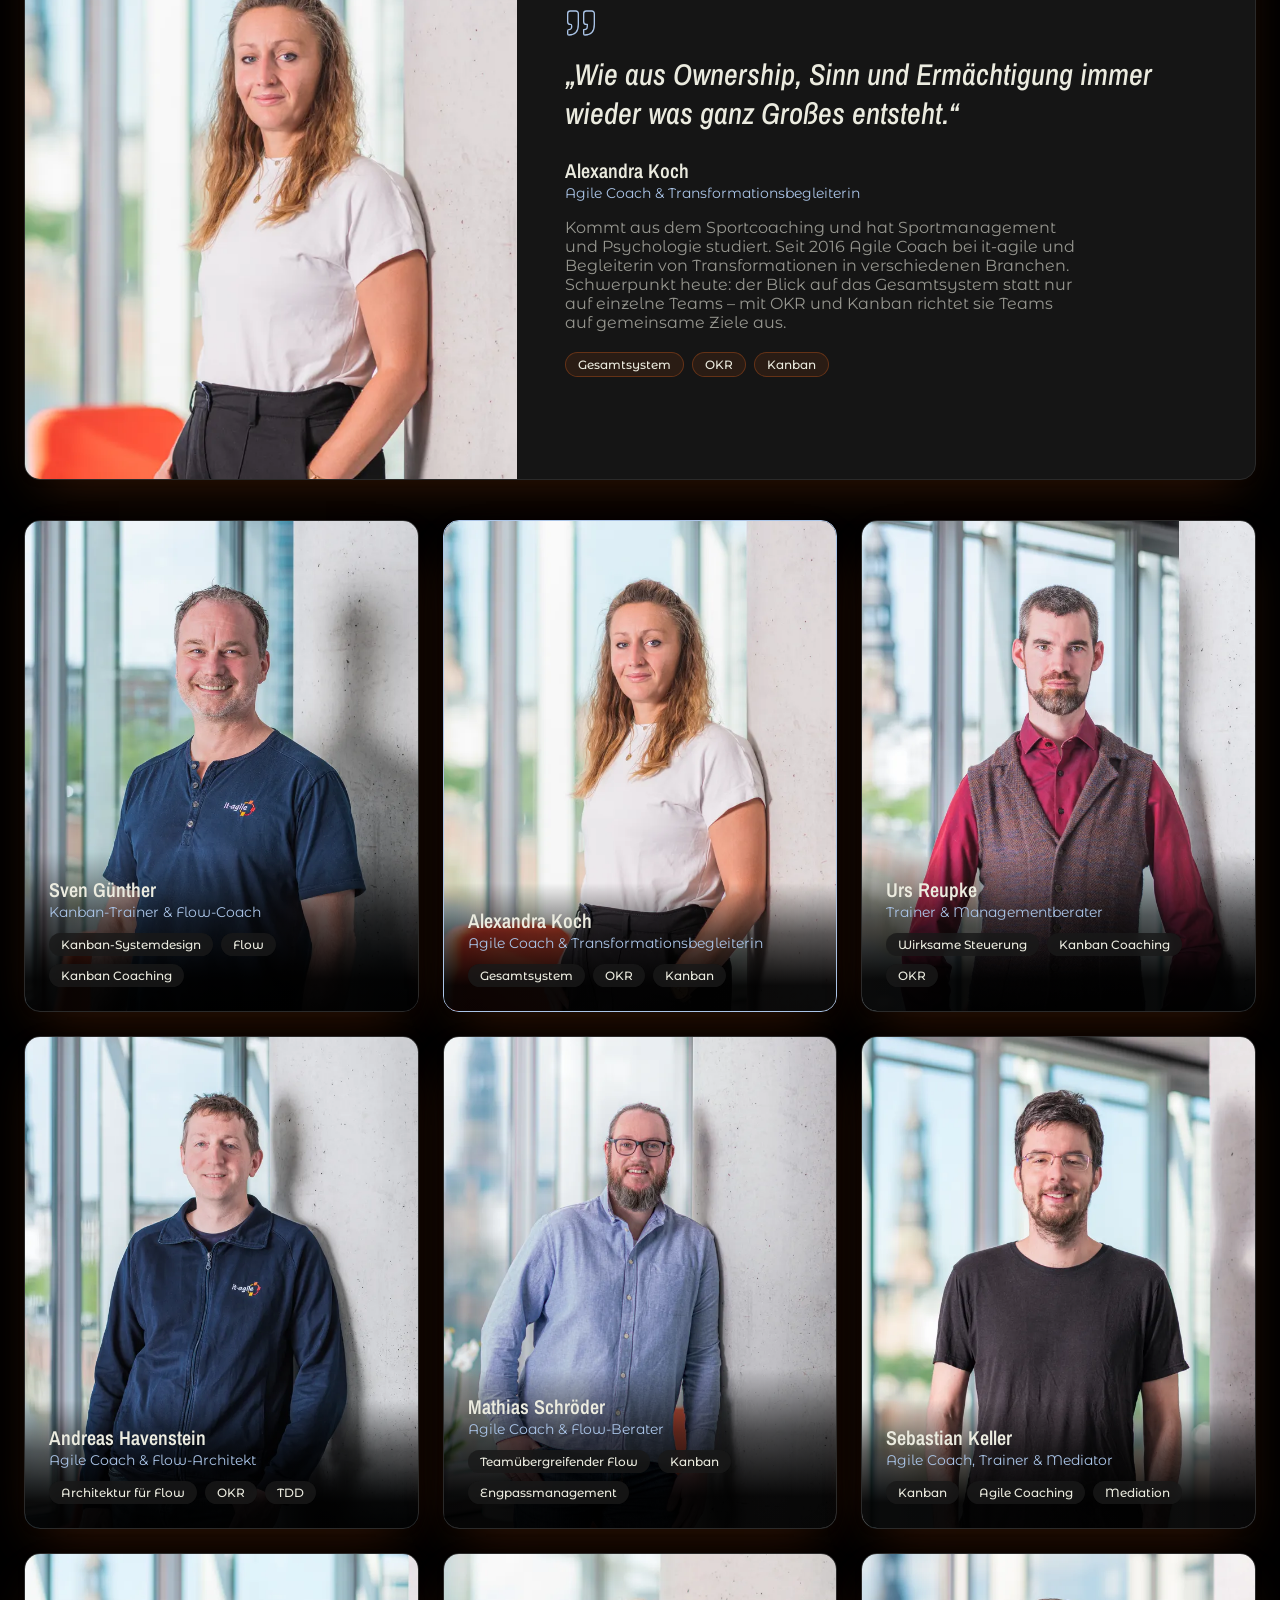
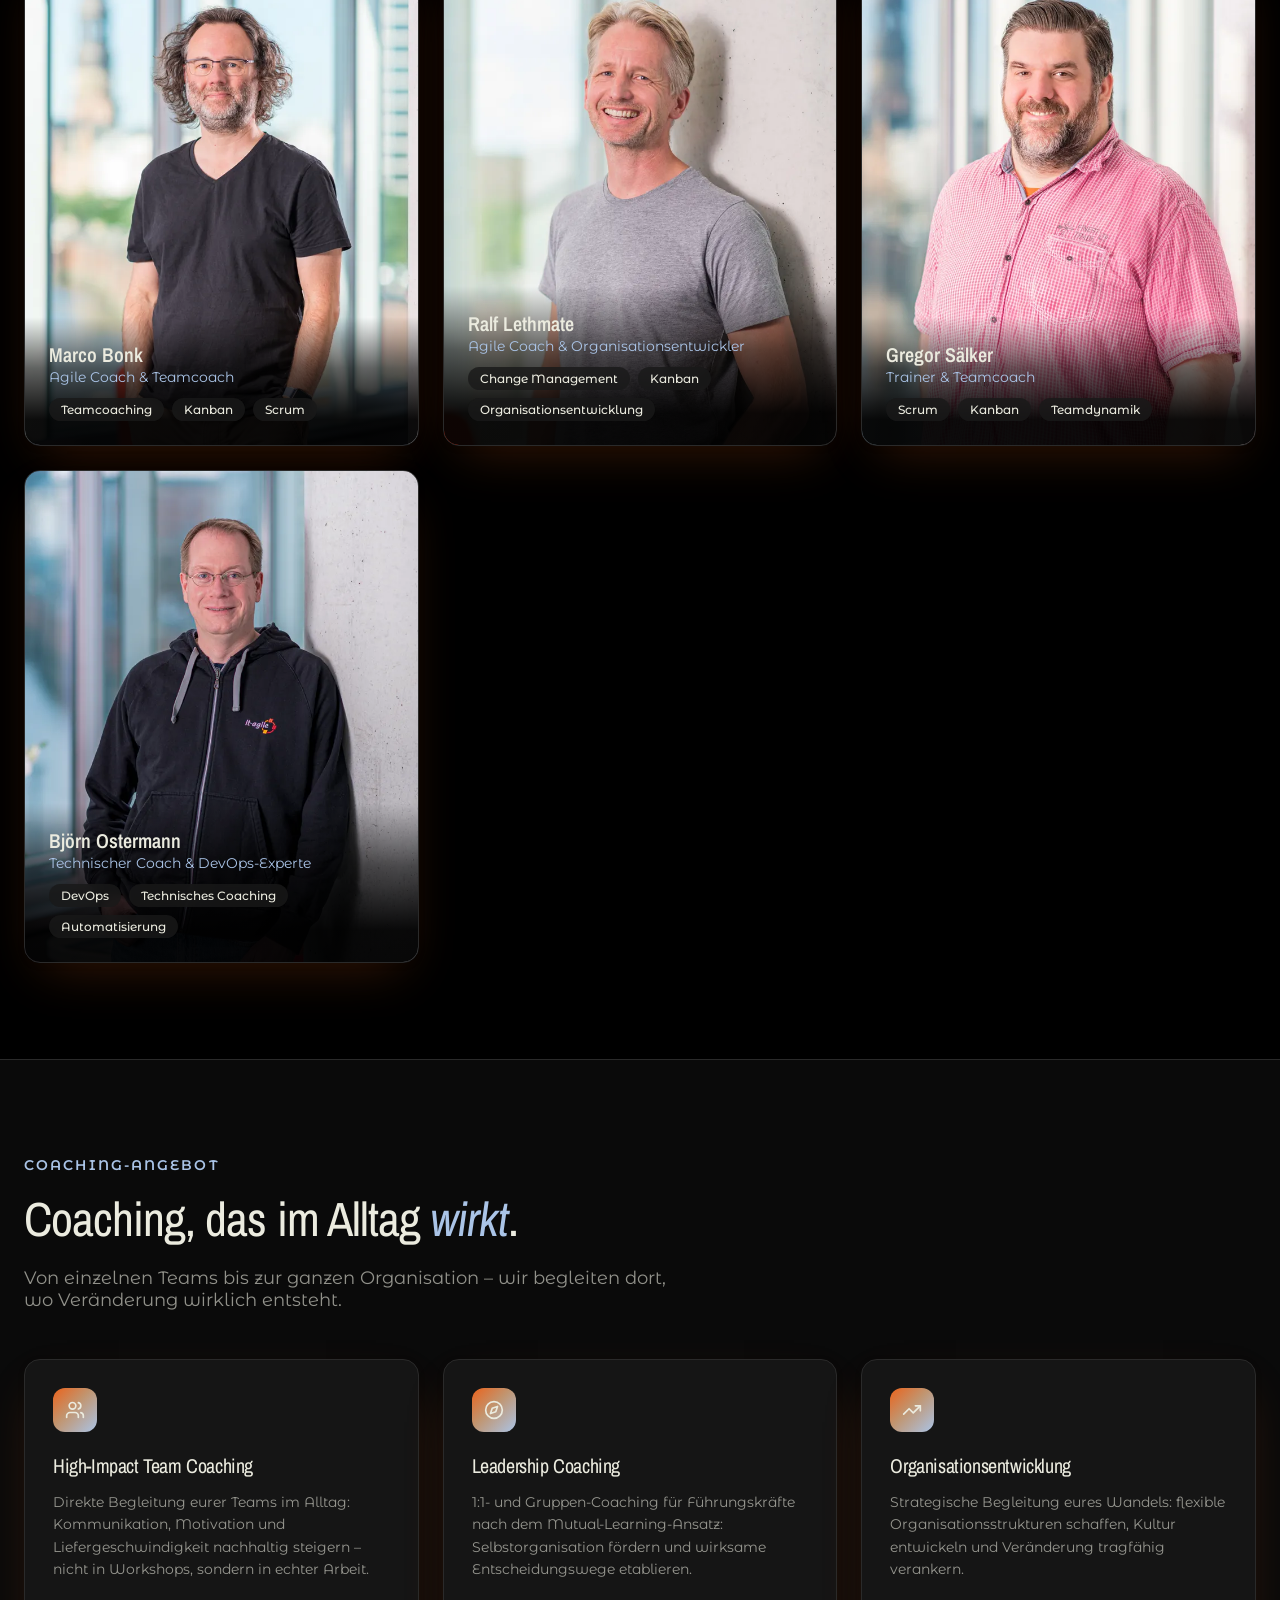
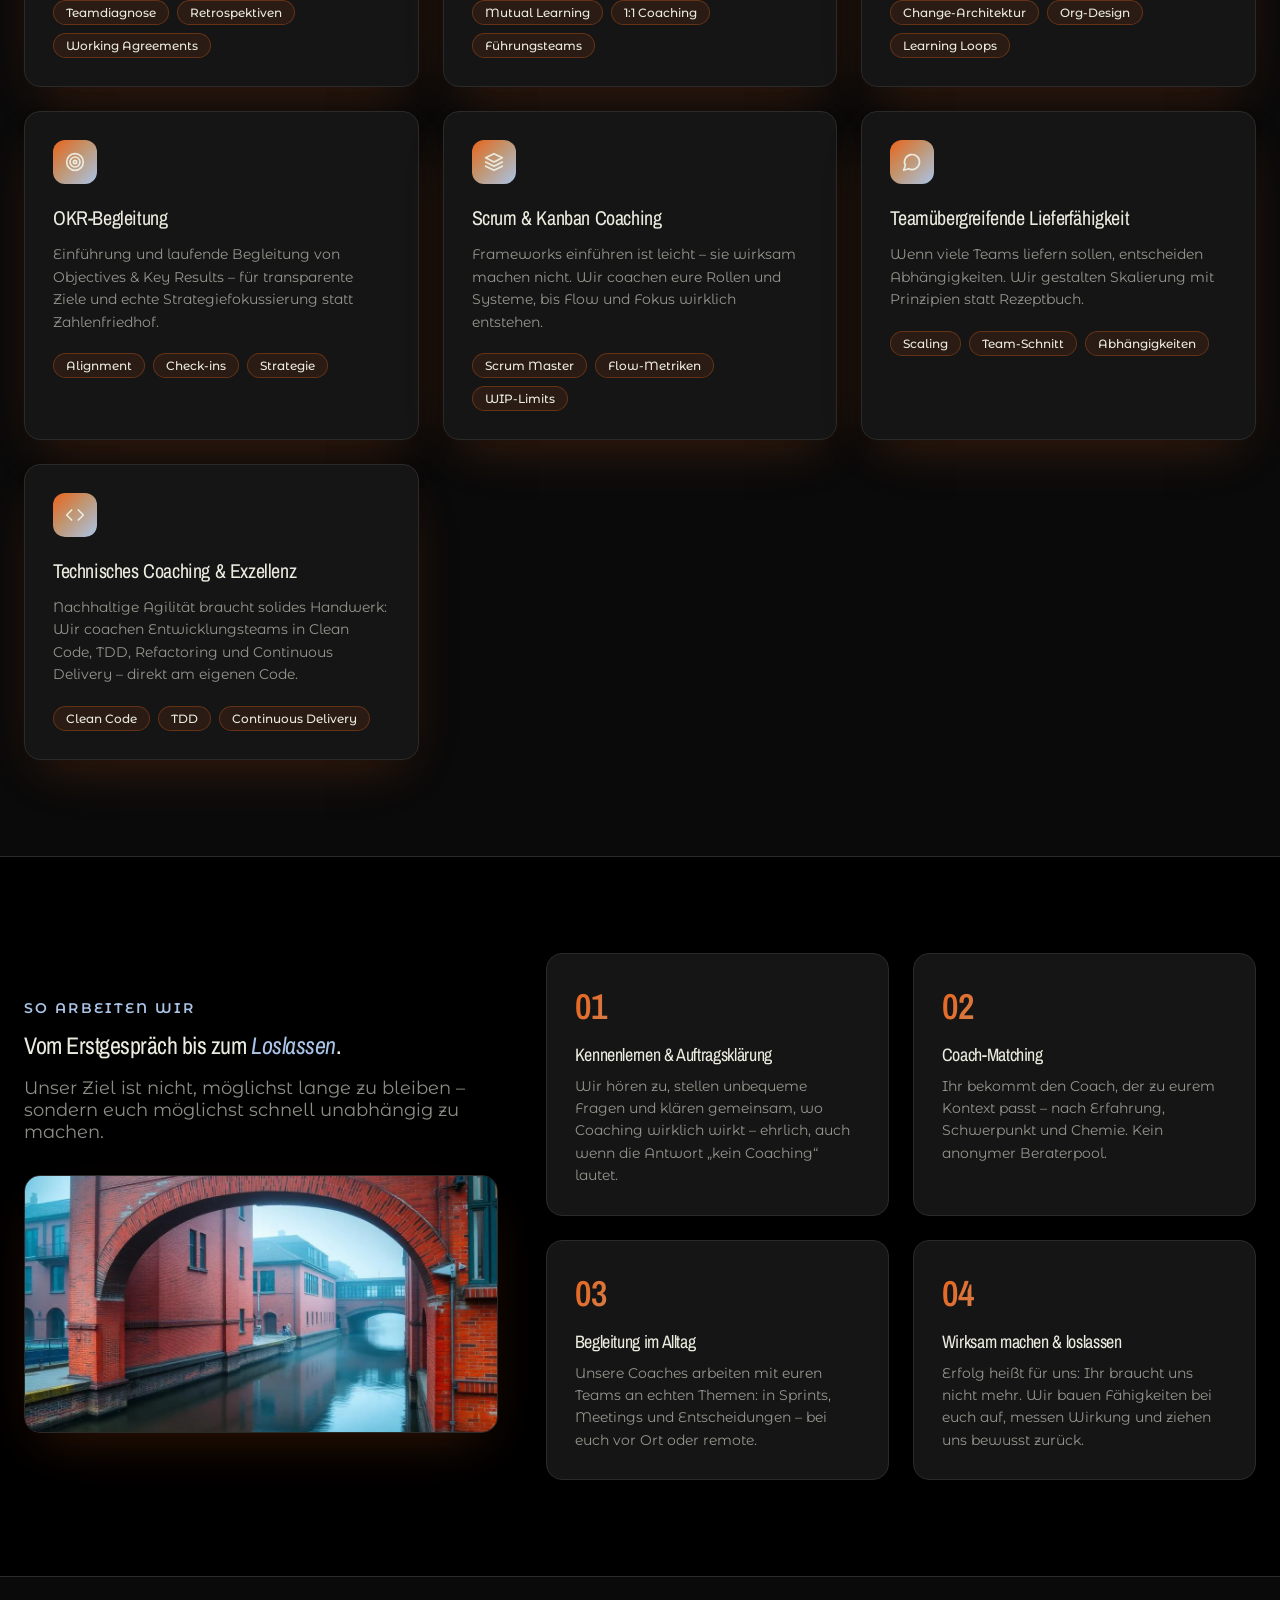
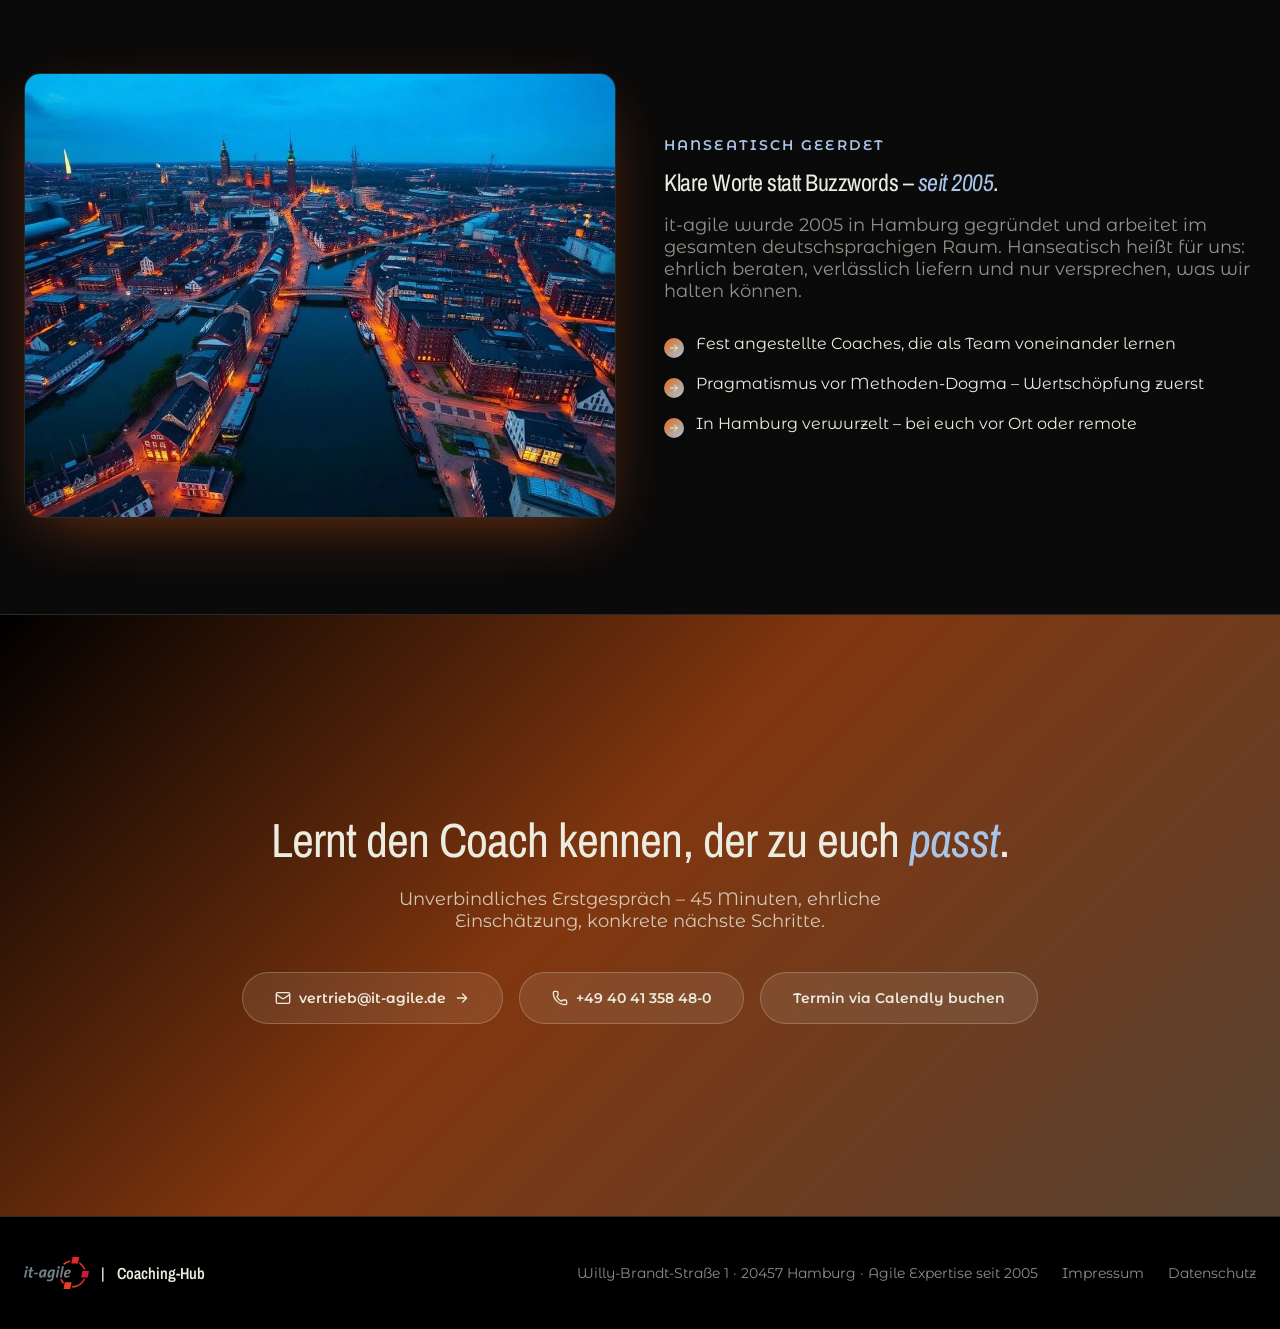
==== commit 30fcbf1b: "Begriff "Agile" bei Leadership-Kachel und Bild-Alt-Text reduzieren Kachelüberschrift "Agile Leadersh" ====
--- a/index.html
+++ b/index.html
@@ -438,7 +438,7 @@
       </div>
       <div class="offer-card">
         <span class="offer-icon"><svg class="icon" viewBox="0 0 24 24" fill="none" stroke="currentColor" stroke-linecap="round" stroke-linejoin="round"><circle cx="12" cy="12" r="10"/><polygon points="16.24 7.76 14.12 14.12 7.76 16.24 9.88 9.88 16.24 7.76"/></svg></span>
-        <h3>Agile Leadership Coaching</h3>
+        <h3>Leadership Coaching</h3>
         <p>1:1- und Gruppen-Coaching für Führungskräfte nach dem Mutual-Learning-Ansatz: Selbstorganisation fördern und wirksame Entscheidungswege etablieren.</p>
         <div class="tag-row">
           <span class="tag">Mutual Learning</span>
@@ -510,7 +510,7 @@
         unabhängig zu machen.
       </p>
       <div class="process-img">
-        <img src="assets/coaching-team.webp" alt="Agiles Team bei der Zusammenarbeit" width="1200" height="800" loading="lazy" />
+        <img src="assets/coaching-team.webp" alt="Team bei der Zusammenarbeit" width="1200" height="800" loading="lazy" />
       </div>
     </div>
     <div class="step-grid">
